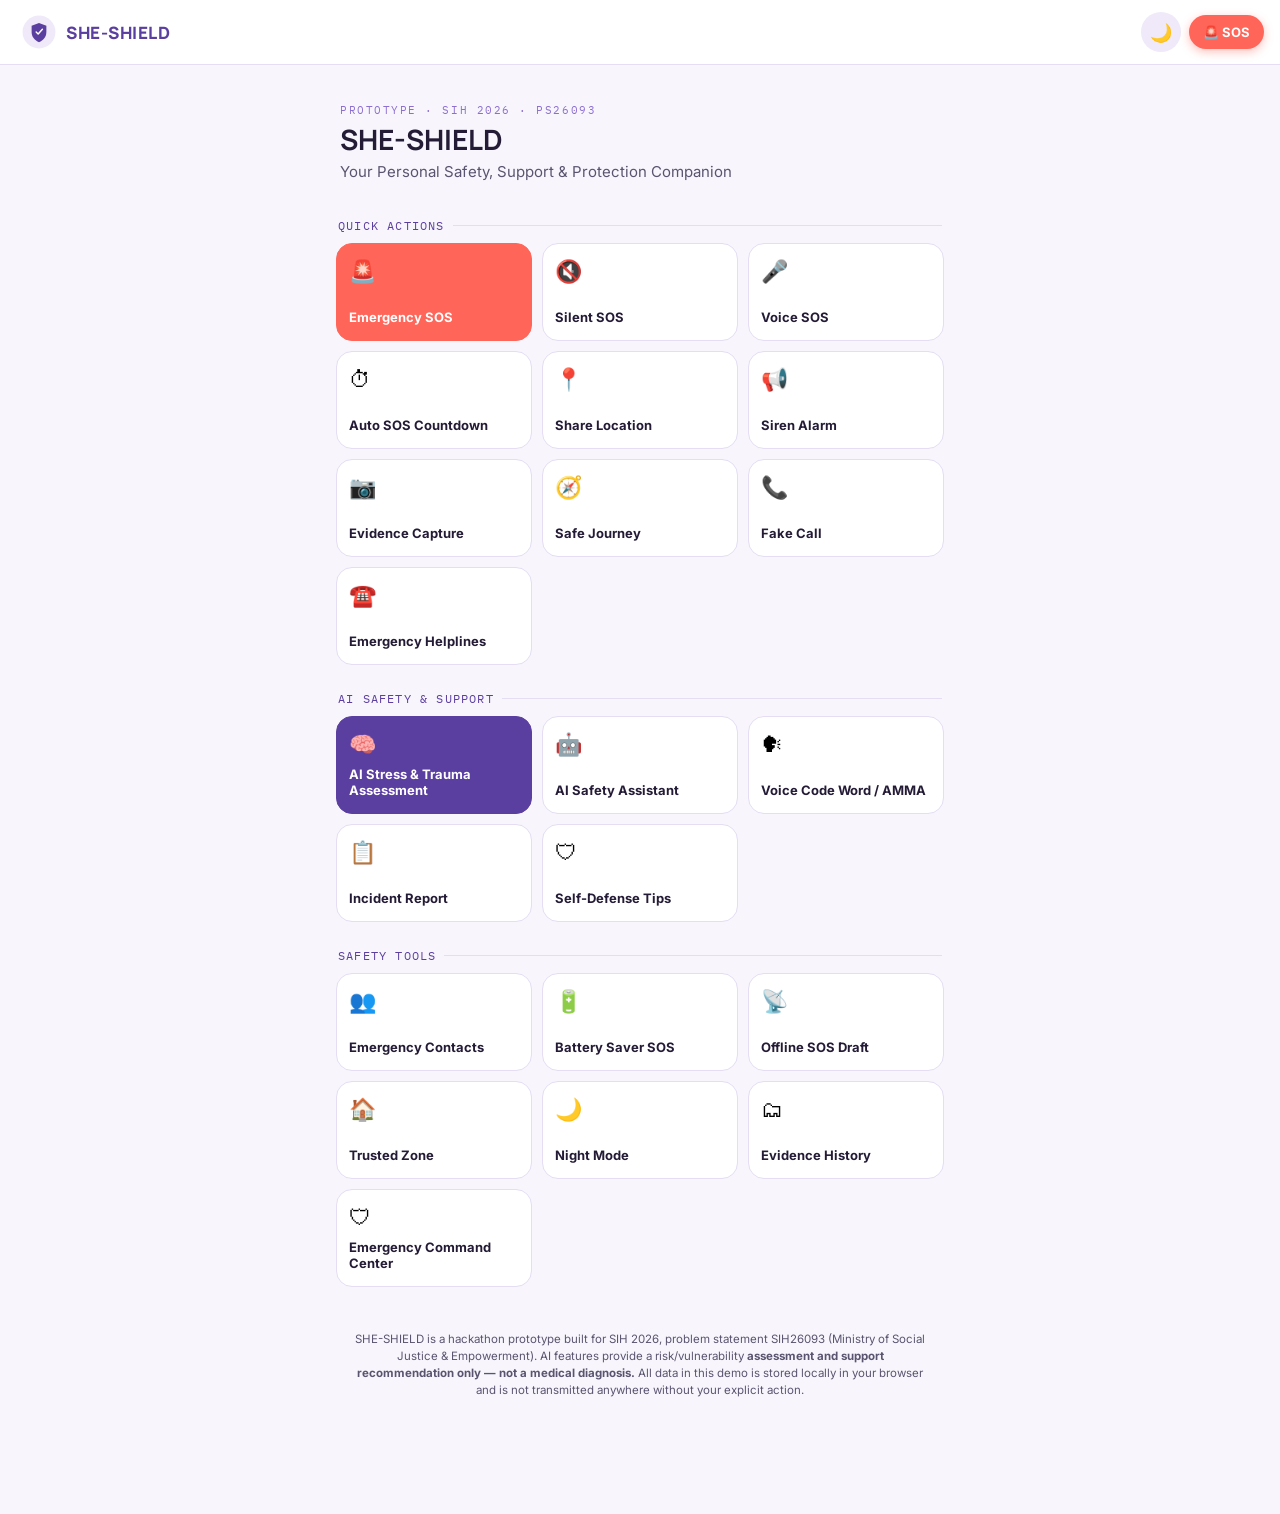
==== index.html @ 1818873a "Rename SHE SHEILD HTML CODE.html to index.html" ====
<!DOCTYPE html>
<html lang="en">
<head>
<meta charset="UTF-8">
<meta name="viewport" content="width=device-width, initial-scale=1.0, viewport-fit=cover">
<title>SHE-SHIELD — Your Personal Safety, Support &amp; Protection Companion</title>
<link rel="preconnect" href="https://fonts.googleapis.com">
<link href="https://fonts.googleapis.com/css2?family=Manrope:wght@500;700;800&family=Inter:wght@400;500;600&family=IBM+Plex+Mono:wght@500;600&display=swap" rel="stylesheet">
<style>
/* ===================== TOKENS ===================== */
:root{
  --lav-50:#F8F6FC;
  --lav-100:#EFE9F9;
  --lav-200:#E0D5F3;
  --lav-500:#8B6FD1;
  --lav-700:#5B3FA0;
  --lav-900:#2D2148;
  --coral:#FF6659;
  --coral-dark:#E14C3F;
  --ink:#241B36;
  --ink-soft:#5B5470;
  --white:#FFFFFF;
  --success:#3FA796;
  --success-bg:#E4F5F2;
  --warn:#D98C2B;
  --warn-bg:#FBF0DE;
  --danger-bg:#FDEAE8;
  --critical:#C43D31;
  --line:#E4DDF3;
  --radius:16px;
  --radius-sm:10px;
  --font-display:'Manrope',sans-serif;
  --font-body:'Inter',sans-serif;
  --font-mono:'IBM Plex Mono',monospace;
  --shadow:0 4px 20px rgba(91,63,160,0.10);
  --transition:.2s ease;
}
.dark{
  --lav-50:#1C1630;
  --lav-100:#241D3B;
  --lav-200:#332A54;
  --lav-500:#9C82E0;
  --lav-700:#B39EEF;
  --white:#241D3B;
  --ink:#F2EEFA;
  --ink-soft:#B8AFD4;
  --line:#3A3159;
  --success-bg:#153732;
  --warn-bg:#3A2E12;
  --danger-bg:#3A1917;
  --shadow:0 4px 20px rgba(0,0,0,0.35);
}
*{box-sizing:border-box;}
html,body{margin:0;padding:0;}
body{
  font-family:var(--font-body);
  background:var(--lav-50);
  color:var(--ink);
  min-height:100vh;
  -webkit-font-smoothing:antialiased;
  transition:background var(--transition), color var(--transition);
}
h1,h2,h3,h4{font-family:var(--font-display);margin:0;color:var(--ink);}
p{margin:0;line-height:1.5;}
button{font-family:var(--font-body);cursor:pointer;border:none;}
input,textarea,select{font-family:var(--font-body);}
.mono{font-family:var(--font-mono);}
a{color:inherit;}
::selection{background:var(--lav-200);}
:focus-visible{outline:2px solid var(--lav-700);outline-offset:2px;}

@media (prefers-reduced-motion: reduce){
  *{animation-duration:.001ms !important; transition-duration:.001ms !important;}
}
.low-power *{animation:none !important; transition:none !important;}

/* ===================== SPLASH ===================== */
#splash{
  position:fixed;inset:0;z-index:999;background:var(--lav-700);
  display:flex;align-items:center;justify-content:center;flex-direction:column;gap:18px;
  animation:splashOut .6s ease 2.1s forwards;
}
#splash .emblem{
  width:110px;height:110px;
  animation:splashIn .7s cubic-bezier(.2,.9,.3,1.2) forwards;
  opacity:0;
}
#splash .brand{
  font-family:var(--font-display);color:#fff;font-weight:800;letter-spacing:.06em;font-size:20px;
  opacity:0;animation:fadeUp .5s ease .35s forwards;
}
@keyframes splashIn{
  0%{opacity:0; transform:translateY(14px) scale(.85);}
  60%{opacity:1; transform:translateY(-4px) scale(1.03);}
  100%{opacity:1; transform:translateY(0) scale(1);}
}
@keyframes fadeUp{ from{opacity:0; transform:translateY(8px);} to{opacity:1; transform:translateY(0);} }
@keyframes splashOut{ from{opacity:1;} to{opacity:0; visibility:hidden; pointer-events:none;} }

/* ===================== SHIELD LOGO (inline, standing in for uploaded asset) ===================== */
.ss-logo{display:block;}

/* ===================== HEADER ===================== */
header.topbar{
  position:sticky;top:0;z-index:50;
  display:flex;align-items:center;justify-content:space-between;
  padding:12px 16px;background:var(--white);
  border-bottom:1px solid var(--line);
  gap:10px;
}
.brandmark{display:flex;align-items:center;gap:10px;cursor:pointer;background:none;}
.brandmark .ss-logo{width:34px;height:34px;}
.brandmark span{font-family:var(--font-display);font-weight:800;font-size:17px;letter-spacing:.03em;color:var(--lav-700);}
.top-actions{display:flex;align-items:center;gap:8px;}
.icon-btn{
  width:40px;height:40px;border-radius:50%;background:var(--lav-100);
  display:flex;align-items:center;justify-content:center;font-size:18px;color:var(--lav-700);
  transition:transform var(--transition), background var(--transition);
}
.icon-btn:active{transform:scale(.92);}
.sos-pill{
  display:flex;align-items:center;gap:6px;background:var(--coral);color:#fff;
  border-radius:999px;padding:9px 14px;font-weight:700;font-size:13px;
  box-shadow:0 3px 10px rgba(255,102,89,.4);
  animation:pulseGlow 2.4s ease-in-out infinite;
}
.sos-pill:active{transform:scale(.95);}
@keyframes pulseGlow{
  0%,100%{box-shadow:0 3px 10px rgba(255,102,89,.4);}
  50%{box-shadow:0 3px 22px rgba(255,102,89,.7);}
}

/* ===================== LAYOUT ===================== */
main{max-width:640px;margin:0 auto;padding:20px 16px 100px;}
.hero{padding:18px 4px 8px;}
.hero .eyebrow{
  font-family:var(--font-mono);font-size:11px;letter-spacing:.14em;text-transform:uppercase;
  color:var(--lav-500);margin-bottom:6px;display:block;
}
.hero h1{font-size:28px;line-height:1.15;}
.hero p.tagline{color:var(--ink-soft);margin-top:6px;font-size:15px;}

.section-label{
  font-family:var(--font-mono);font-size:12px;letter-spacing:.1em;text-transform:uppercase;
  color:var(--lav-700);margin:26px 2px 10px;display:flex;align-items:center;gap:8px;
}
.section-label::after{content:"";flex:1;height:1px;background:var(--line);}

.grid{display:grid;grid-template-columns:repeat(2,1fr);gap:10px;}
@media(min-width:480px){.grid{grid-template-columns:repeat(3,1fr);}}
.card{
  background:var(--white);border:1px solid var(--line);border-radius:var(--radius);
  padding:14px 12px;display:flex;flex-direction:column;gap:8px;align-items:flex-start;
  text-align:left;transition:transform var(--transition), box-shadow var(--transition);
  min-height:98px; justify-content:space-between;
}
.card:active{transform:scale(.97);}
.card:hover{box-shadow:var(--shadow);}
.card .emoji{font-size:22px;}
.card .label{font-weight:700;font-size:13px;line-height:1.25;color:var(--ink);}
.card.emergency{background:var(--coral);border-color:var(--coral);}
.card.emergency .label{color:#fff;}
.card.priority{background:var(--lav-700);border-color:var(--lav-700);}
.card.priority .label{color:#fff;}

/* ===================== SCREENS ===================== */
.screen{display:none;}
.screen.active{display:block;animation:fadeUp .25s ease;}
.screen-header{display:flex;align-items:center;gap:10px;margin-bottom:18px;}
.back-btn{
  width:38px;height:38px;border-radius:50%;background:var(--lav-100);color:var(--lav-700);
  display:flex;align-items:center;justify-content:center;font-size:18px;flex-shrink:0;
}
.screen-header h2{font-size:20px;}
.screen-header .sub{color:var(--ink-soft);font-size:13px;margin-top:2px;}

.card-panel{
  background:var(--white);border:1px solid var(--line);border-radius:var(--radius);
  padding:18px;margin-bottom:14px;
}
.btn{
  border-radius:999px;padding:13px 20px;font-weight:700;font-size:14px;
  display:inline-flex;align-items:center;justify-content:center;gap:8px;
  transition:transform var(--transition);
}
.btn:active{transform:scale(.96);}
.btn-primary{background:var(--lav-700);color:#fff;width:100%;}
.btn-coral{background:var(--coral);color:#fff;width:100%;}
.btn-coral:hover{background:var(--coral-dark);}
.btn-outline{background:transparent;color:var(--lav-700);border:1.5px solid var(--lav-700);width:100%;}
.btn-ghost{background:var(--lav-100);color:var(--lav-700);width:100%;}
.btn-sm{padding:9px 14px;font-size:13px;width:auto;}
.btn-row{display:flex;gap:10px;margin-top:10px;}
.btn-row .btn{flex:1;}
.btn:disabled{opacity:.45;pointer-events:none;}

.field{margin-bottom:14px;}
.field label{display:block;font-size:12.5px;font-weight:600;color:var(--ink-soft);margin-bottom:6px;}
.field input[type=text],.field input[type=tel],.field input[type=date],.field input[type=time],
.field input[type=number],.field select,.field textarea{
  width:100%;padding:11px 13px;border:1.5px solid var(--line);border-radius:var(--radius-sm);
  background:var(--lav-50);color:var(--ink);font-size:14px;
}
.field textarea{min-height:90px;resize:vertical;}
.chip-row{display:flex;flex-wrap:wrap;gap:8px;}
.chip{
  padding:8px 14px;border-radius:999px;background:var(--lav-100);color:var(--lav-700);
  font-size:13px;font-weight:600;border:1.5px solid transparent;
}
.chip.active{background:var(--lav-700);color:#fff;}

.status-line{display:flex;align-items:center;justify-content:space-between;padding:11px 0;border-bottom:1px solid var(--line);}
.status-line:last-child{border-bottom:none;}
.status-line .left{display:flex;align-items:center;gap:10px;font-size:14px;}
.badge{font-size:11px;font-weight:700;padding:4px 9px;border-radius:999px;font-family:var(--font-mono);}
.badge.ok{background:var(--success-bg);color:var(--success);}
.badge.warn{background:var(--warn-bg);color:var(--warn);}
.badge.off{background:var(--danger-bg);color:var(--critical);}

.notice{
  border-radius:var(--radius-sm);padding:12px 14px;font-size:13px;line-height:1.5;margin-bottom:14px;
}
.notice.info{background:var(--lav-100);color:var(--lav-700);}
.notice.warn{background:var(--warn-bg);color:var(--warn);}
.notice.danger{background:var(--danger-bg);color:var(--critical);}
.notice.ok{background:var(--success-bg);color:var(--success);}

.big-countdown{
  font-family:var(--font-mono);font-size:88px;text-align:center;font-weight:600;color:var(--coral);
  margin:14px 0;line-height:1;
}
.list-item{
  display:flex;align-items:center;justify-content:space-between;gap:10px;
  padding:13px 0;border-bottom:1px solid var(--line);
}
.list-item:last-child{border-bottom:none;}
.list-item .meta{font-size:12px;color:var(--ink-soft);margin-top:2px;}
.icon-action{background:none;color:var(--ink-soft);font-size:16px;padding:6px;}
.icon-action.danger{color:var(--critical);}

.gallery{display:grid;grid-template-columns:repeat(3,1fr);gap:8px;}
.gallery .thumb{position:relative;border-radius:var(--radius-sm);overflow:hidden;background:var(--lav-100);aspect-ratio:1;}
.gallery .thumb img{width:100%;height:100%;object-fit:cover;display:block;}
.gallery .thumb .del{position:absolute;top:4px;right:4px;background:rgba(36,27,54,.65);color:#fff;border-radius:50%;width:22px;height:22px;font-size:12px;}

video#camPreview{width:100%;border-radius:var(--radius-sm);background:#000;max-height:340px;object-fit:cover;}
canvas{display:none;}

.svi-ring-wrap{display:flex;flex-direction:column;align-items:center;gap:10px;margin:8px 0 16px;}
.svi-score{font-family:var(--font-mono);font-size:46px;font-weight:600;}
.risk-tag{font-family:var(--font-mono);font-size:13px;letter-spacing:.08em;padding:6px 16px;border-radius:999px;font-weight:700;}
.risk-tag.LOW{background:var(--success-bg);color:var(--success);}
.risk-tag.MODERATE{background:var(--warn-bg);color:var(--warn);}
.risk-tag.HIGH{background:#FCE3D9;color:#C25A2A;}
.risk-tag.CRITICAL{background:var(--danger-bg);color:var(--critical);}

.chat-wrap{display:flex;flex-direction:column;gap:10px;max-height:52vh;overflow-y:auto;margin-bottom:12px;padding:4px;}
.msg{max-width:82%;padding:10px 13px;border-radius:14px;font-size:13.5px;line-height:1.45;}
.msg.bot{background:var(--lav-100);color:var(--ink);align-self:flex-start;border-bottom-left-radius:4px;}
.msg.user{background:var(--lav-700);color:#fff;align-self:flex-end;border-bottom-right-radius:4px;}
.chat-input-row{display:flex;gap:8px;}
.chat-input-row input{flex:1;}

.call-screen{
  position:fixed;inset:0;background:var(--lav-900);z-index:900;color:#fff;
  display:flex;flex-direction:column;align-items:center;justify-content:space-between;padding:60px 24px;
}
.call-screen .avatar{width:104px;height:104px;border-radius:50%;background:var(--lav-500);display:flex;align-items:center;justify-content:center;font-size:42px;font-weight:700;font-family:var(--font-display);}
.call-buttons{display:flex;gap:60px;}
.call-btn{width:64px;height:64px;border-radius:50%;font-size:24px;color:#fff;display:flex;align-items:center;justify-content:center;}
.call-btn.accept{background:var(--success);}
.call-btn.decline{background:var(--coral);}

.tips-block{margin-bottom:16px;}
.tips-block h4{font-size:14.5px;margin-bottom:6px;color:var(--lav-700);}
.tips-block ul{margin:0;padding-left:18px;font-size:13.5px;line-height:1.65;color:var(--ink);}

.emergency-banner{
  position:fixed;left:0;right:0;bottom:0;z-index:80;background:var(--coral);color:#fff;
  padding:12px 16px;display:flex;align-items:center;justify-content:space-between;gap:12px;
  box-shadow:0 -6px 18px rgba(0,0,0,.15);
}
.emergency-banner .txt{font-weight:700;font-size:13px;}
.emergency-banner button{background:rgba(255,255,255,.2);color:#fff;border-radius:999px;padding:8px 14px;font-size:12.5px;font-weight:700;}

.lang-select{padding:8px 10px;border-radius:var(--radius-sm);border:1.5px solid var(--line);background:var(--white);color:var(--ink);font-size:13px;}

.consent-box{text-align:center;padding:30px 10px 10px;}
.consent-box .glyph{font-size:44px;margin-bottom:14px;}

footer.disclaimer{margin-top:30px;padding:14px;font-size:11.5px;color:var(--ink-soft);text-align:center;line-height:1.5;}
</style>
</head>
<body>

<!-- ===================== SPLASH ===================== -->
<div id="splash">
  <svg class="emblem" viewBox="0 0 120 120" fill="none" xmlns="http://www.w3.org/2000/svg">
    <circle cx="60" cy="60" r="58" fill="#ffffff" fill-opacity="0.08"/>
    <circle cx="60" cy="60" r="46" fill="#ffffff"/>
    <path d="M60 28 L86 38 V60 C86 78 75 90 60 96 C45 90 34 78 34 60 V38 Z" fill="#5B3FA0"/>
    <path d="M50 60 L57 67 L72 50" stroke="#ffffff" stroke-width="5" stroke-linecap="round" stroke-linejoin="round" fill="none"/>
  </svg>
  <div class="brand">SHE-SHIELD</div>
</div>

<!-- ===================== HEADER ===================== -->
<header class="topbar">
  <button class="brandmark" onclick="Router.go('home')" aria-label="Home">
    <svg class="ss-logo" viewBox="0 0 120 120" fill="none" xmlns="http://www.w3.org/2000/svg">
      <circle cx="60" cy="60" r="58" fill="var(--lav-100)"/>
      <path d="M60 28 L86 38 V60 C86 78 75 90 60 96 C45 90 34 78 34 60 V38 Z" fill="var(--lav-700)"/>
      <path d="M50 60 L57 67 L72 50" stroke="#ffffff" stroke-width="5" stroke-linecap="round" stroke-linejoin="round" fill="none"/>
    </svg>
    <span>SHE-SHIELD</span>
  </button>
  <div class="top-actions">
    <button class="icon-btn" id="nightToggle" onclick="App.toggleNight()" aria-label="Toggle night mode">🌙</button>
    <button class="sos-pill" onclick="Router.go('sos')">🚨 SOS</button>
  </div>
</header>

<main id="app-main">

  <!-- ===================== HOME ===================== -->
  <section class="screen active" id="screen-home">
    <div class="hero">
      <span class="eyebrow mono">Prototype · SIH 2026 · PS26093</span>
      <h1>SHE-SHIELD</h1>
      <p class="tagline">Your Personal Safety, Support &amp; Protection Companion</p>
    </div>

    <div class="section-label">Quick Actions</div>
    <div class="grid" id="grid-emergency"></div>

    <div class="section-label">AI Safety &amp; Support</div>
    <div class="grid" id="grid-ai"></div>

    <div class="section-label">Safety Tools</div>
    <div class="grid" id="grid-tools"></div>

    <footer class="disclaimer">
      SHE-SHIELD is a hackathon prototype built for SIH 2026, problem statement SIH26093 (Ministry of Social Justice &amp; Empowerment). AI features provide a risk/vulnerability <strong>assessment and support recommendation only — not a medical diagnosis.</strong> All data in this demo is stored locally in your browser and is not transmitted anywhere without your explicit action.
    </footer>
  </section>

  <!-- ===================== EMERGENCY SOS ===================== -->
  <section class="screen" id="screen-sos">
    <div class="screen-header">
      <button class="back-btn" onclick="Router.go('home')">←</button>
      <div><h2>🚨 Emergency SOS</h2><div class="sub">Full emergency workflow with location &amp; contacts</div></div>
    </div>
    <div id="sos-idle">
      <div class="notice info">Pressing Activate will attempt to get your location and prepare an emergency message you can instantly share via WhatsApp, SMS, call, or the share sheet.</div>
      <button class="btn btn-coral" onclick="SOS.activate('EMERGENCY')">Activate Emergency SOS</button>
    </div>
    <div id="sos-active" style="display:none;"></div>
  </section>

  <!-- ===================== SILENT SOS ===================== -->
  <section class="screen" id="screen-silent">
    <div class="screen-header">
      <button class="back-btn" onclick="Router.go('home')">←</button>
      <div><h2>🔇 Silent SOS</h2><div class="sub">Same emergency workflow, no sound, discreet UI</div></div>
    </div>
    <div id="silent-idle">
      <div class="notice info">This activates the same emergency workflow without any siren or audible alert. Screen stays understated.</div>
      <button class="btn btn-ghost" style="background:var(--lav-700);color:#fff;" onclick="SOS.activate('SILENT')">Activate Silently</button>
    </div>
    <div id="silent-active" style="display:none;"></div>
  </section>

  <!-- ===================== VOICE SOS / CODE WORD ===================== -->
  <section class="screen" id="screen-voice">
    <div class="screen-header">
      <button class="back-btn" onclick="Router.go('home')">←</button>
      <div><h2>🎤 Voice SOS &amp; Code Word</h2><div class="sub">Say your code word to trigger SOS hands-free</div></div>
    </div>
    <div class="card-panel">
      <div class="field">
        <label>Active emergency code word</label>
        <input type="text" id="codewordInput" placeholder="e.g. AMMA">
      </div>
      <button class="btn btn-outline" onclick="Voice.saveCodeword()">Save Code Word</button>
      <p style="margin-top:10px;font-size:12.5px;color:var(--ink-soft);">Default phrase is always <strong>"HELP ME"</strong>. Your custom word is currently: <strong id="codewordDisplay" class="mono">—</strong></p>
    </div>
    <div class="card-panel" id="voice-status-panel">
      <div id="voice-support-msg" class="notice info">Checking speech recognition support…</div>
      <button class="btn btn-primary" id="voiceStartBtn" onclick="Voice.start()">Start Listening</button>
      <button class="btn btn-outline" id="voiceStopBtn" style="display:none;margin-top:10px;" onclick="Voice.stop()">Stop Listening</button>
      <div id="voice-transcript" class="notice" style="display:none;margin-top:10px;"></div>
    </div>
  </section>

  <!-- ===================== AUTO SOS COUNTDOWN ===================== -->
  <section class="screen" id="screen-countdown">
    <div class="screen-header">
      <button class="back-btn" onclick="Router.go('home')">←</button>
      <div><h2>⏱ Auto SOS Countdown</h2><div class="sub">SOS triggers automatically unless cancelled</div></div>
    </div>
    <div id="countdown-setup">
      <div class="chip-row" id="countdown-chips">
        <button class="chip active" data-sec="5" onclick="Countdown.select(5,this)">5s</button>
        <button class="chip" data-sec="10" onclick="Countdown.select(10,this)">10s</button>
        <button class="chip" data-sec="15" onclick="Countdown.select(15,this)">15s</button>
        <button class="chip" data-sec="30" onclick="Countdown.select(30,this)">30s</button>
      </div>
      <button class="btn btn-coral" style="margin-top:18px;" onclick="Countdown.start()">Start Countdown</button>
    </div>
    <div id="countdown-running" style="display:none;text-align:center;">
      <p class="mono" style="color:var(--ink-soft);letter-spacing:.1em;">SOS ACTIVATES IN</p>
      <div class="big-countdown" id="countdown-number">10</div>
      <button class="btn btn-outline" style="border-color:var(--coral);color:var(--coral);" onclick="Countdown.cancel()">CANCEL SOS</button>
    </div>
    <div id="countdown-fired" style="display:none;"></div>
  </section>

  <!-- ===================== SHARE LOCATION ===================== -->
  <section class="screen" id="screen-location">
    <div class="screen-header">
      <button class="back-btn" onclick="Router.go('home')">←</button>
      <div><h2>📍 Share Location</h2><div class="sub">Uses your device's real GPS via the browser</div></div>
    </div>
    <div class="card-panel">
      <button class="btn btn-primary" onclick="Loc.fetch()">Get Current Location</button>
      <div id="loc-result" style="margin-top:14px;"></div>
    </div>
  </section>

  <!-- ===================== SIREN ===================== -->
  <section class="screen" id="screen-siren">
    <div class="screen-header">
      <button class="back-btn" onclick="Router.go('home')">←</button>
      <div><h2>🚨 Siren Alarm</h2><div class="sub">Loud audio alert to attract attention</div></div>
    </div>
    <div class="card-panel" style="text-align:center;">
      <button class="btn btn-coral" id="sirenOnBtn" onclick="Siren.start()">Activate Siren</button>
      <button class="btn btn-outline" id="sirenOffBtn" style="display:none;margin-top:10px;" onclick="Siren.stop()">Stop Siren</button>
    </div>
  </section>

  <!-- ===================== CAMERA / EVIDENCE CAPTURE ===================== -->
  <section class="screen" id="screen-camera">
    <div class="screen-header">
      <button class="back-btn" onclick="Router.go('home')">←</button>
      <div><h2>📷 Evidence Capture</h2><div class="sub">Photo evidence saved privately in this browser</div></div>
    </div>
    <div class="card-panel">
      <div id="cam-area">
        <video id="camPreview" autoplay playsinline muted style="display:none;"></video>
        <canvas id="camCanvas"></canvas>
        <div id="cam-placeholder" class="notice info">Camera preview will appear here once access is granted.</div>
        <div class="btn-row">
          <button class="btn btn-primary" onclick="Cam.open()">Open Camera</button>
          <button class="btn btn-outline" onclick="Cam.flip()">Flip Camera</button>
        </div>
        <button class="btn btn-coral" id="captureBtn" style="display:none;margin-top:10px;" onclick="Cam.capture()">Capture Evidence</button>
        <label class="btn btn-ghost" style="margin-top:10px;display:block;text-align:center;">
          Upload Existing File Instead
          <input type="file" accept="image/*" style="display:none;" onchange="Cam.upload(event)">
        </label>
      </div>
    </div>
  </section>

  <!-- ===================== EVIDENCE HISTORY ===================== -->
  <section class="screen" id="screen-evidence">
    <div class="screen-header">
      <button class="back-btn" onclick="Router.go('home')">←</button>
      <div><h2>🗂 Evidence History</h2><div class="sub">Stored locally on this device only</div></div>
    </div>
    <div class="gallery" id="evidence-gallery"></div>
    <p id="evidence-empty" class="notice info" style="display:none;">No evidence captured yet.</p>
  </section>

  <!-- ===================== SAFE JOURNEY ===================== -->
  <section class="screen" id="screen-journey">
    <div class="screen-header">
      <button class="back-btn" onclick="Router.go('home')">←</button>
      <div><h2>🧭 Safe Journey</h2><div class="sub">Share your journey with trusted contacts</div></div>
    </div>
    <div id="journey-setup" class="card-panel">
      <div class="field"><label>Destination</label><input type="text" id="jDest" placeholder="e.g. Home"></div>
      <div class="field"><label>Expected duration (minutes)</label><input type="number" id="jDuration" placeholder="30"></div>
      <div class="notice info">Location updates only while this tab stays open — browsers block background tracking after a page is closed.</div>
      <button class="btn btn-primary" onclick="Journey.start()">Start Journey</button>
    </div>
    <div id="journey-active" style="display:none;"></div>
  </section>

  <!-- ===================== FAKE CALL ===================== -->
  <section class="screen" id="screen-fakecall">
    <div class="screen-header">
      <button class="back-btn" onclick="Router.go('home')">←</button>
      <div><h2>📞 Fake Call</h2><div class="sub">Simulated incoming call, useful to exit a situation</div></div>
    </div>
    <div class="card-panel">
      <div class="field"><label>Caller name</label><input type="text" id="fakeCallerName" value="Mom"></div>
      <div class="field"><label>Ring after (seconds)</label><input type="number" id="fakeCallDelay" value="3"></div>
      <button class="btn btn-primary" onclick="FakeCall.schedule()">Start Simulated Call</button>
      <p style="margin-top:10px;font-size:12px;color:var(--ink-soft);">This is a UI simulation only — no real call is placed.</p>
    </div>
  </section>

  <!-- ===================== HELPLINES ===================== -->
  <section class="screen" id="screen-helplines">
    <div class="screen-header">
      <button class="back-btn" onclick="Router.go('home')">←</button>
      <div><h2>☎️ Emergency Helplines</h2><div class="sub">Configurable — insert verified official numbers</div></div>
    </div>
    <div class="card-panel" id="helplines-list"></div>
  </section>

  <!-- ===================== AI STRESS & TRAUMA ASSESSMENT ===================== -->
  <section class="screen" id="screen-assess">
    <div class="screen-header">
      <button class="back-btn" onclick="Router.go('home')">←</button>
      <div><h2>🧠 AI Stress &amp; Trauma Assessment</h2><div class="sub">Prototype AI Assessment · PS26093</div></div>
    </div>

    <div id="assess-consent" class="card-panel consent-box">
      <div class="glyph">🔒</div>
      <h3 style="margin-bottom:10px;">Your privacy matters</h3>
      <p style="color:var(--ink-soft);font-size:14px;">This assessment is designed to identify stress and vulnerability indicators and provide support recommendations. <strong>It is not a medical diagnosis.</strong> Your responses stay in this browser and are never sent anywhere without your action.</p>
      <div class="btn-row" style="margin-top:20px;">
        <button class="btn btn-outline" onclick="Router.go('home')">Cancel</button>
        <button class="btn btn-primary" onclick="Assess.consent()">I Consent &amp; Continue</button>
      </div>
    </div>

    <div id="assess-mode" style="display:none;">
      <div class="btn-row">
        <button class="btn btn-primary" onclick="Assess.startText()">A. Text Assessment</button>
        <button class="btn btn-outline" onclick="Assess.startVoice()">B. Voice Assessment</button>
      </div>
    </div>

    <div id="assess-questions" style="display:none;"></div>
    <div id="assess-voice-panel" style="display:none;"></div>
    <div id="assess-result" style="display:none;"></div>
  </section>

  <!-- ===================== AI SAFETY ASSISTANT ===================== -->
  <section class="screen" id="screen-assistant">
    <div class="screen-header">
      <button class="back-btn" onclick="Router.go('home')">←</button>
      <div><h2>🤖 AI Safety Assistant</h2><div class="sub">Rule-based prototype assistant</div></div>
    </div>
    <div class="card-panel">
      <div class="chat-wrap" id="chatWrap"></div>
      <div class="chat-input-row">
        <input type="text" id="chatInput" placeholder="Ask about your safety…" onkeydown="if(event.key==='Enter')Assistant.send();">
        <button class="btn btn-primary btn-sm" onclick="Assistant.send()">Send</button>
      </div>
      <button class="btn btn-coral" style="margin-top:10px;" onclick="Router.go('sos')">🚨 Emergency SOS Shortcut</button>
    </div>
  </section>

  <!-- ===================== SELF DEFENSE TIPS ===================== -->
  <section class="screen" id="screen-tips">
    <div class="screen-header">
      <button class="back-btn" onclick="Router.go('home')">←</button>
      <div><h2>🛡 Self-Defense Tips</h2></div>
    </div>
    <div class="card-panel" id="tips-content"></div>
  </section>

  <!-- ===================== INCIDENT REPORT ===================== -->
  <section class="screen" id="screen-incident">
    <div class="screen-header">
      <button class="back-btn" onclick="Router.go('home')">←</button>
      <div><h2>📋 Incident Report</h2><div class="sub">Saved locally in this prototype</div></div>
    </div>
    <div class="card-panel">
      <div class="field"><label>Date</label><input type="date" id="incDate"></div>
      <div class="field"><label>Time</label><input type="time" id="incTime"></div>
      <div class="field"><label>Location</label><input type="text" id="incLocation" placeholder="Where did this happen?"></div>
      <div class="field"><label>Category</label>
        <select id="incCategory">
          <option>Harassment</option><option>Stalking</option><option>Threat / Intimidation</option>
          <option>Assault</option><option>Cyber Harassment</option><option>Other</option>
        </select>
      </div>
      <div class="field"><label>Description</label><textarea id="incDesc" placeholder="Describe what happened…"></textarea></div>
      <div class="field"><label>Additional notes</label><textarea id="incNotes"></textarea></div>
      <button class="btn btn-primary" onclick="Incident.save()">Save Report</button>
      <div id="incident-success" class="notice ok" style="display:none;margin-top:12px;">Report saved successfully.</div>
    </div>
    <div class="card-panel" id="incident-list"></div>
  </section>

  <!-- ===================== EMERGENCY CONTACTS ===================== -->
  <section class="screen" id="screen-contacts">
    <div class="screen-header">
      <button class="back-btn" onclick="Router.go('home')">←</button>
      <div><h2>👥 Emergency Contacts</h2><div class="sub">Stored locally, not equivalent to secure cloud backup</div></div>
    </div>
    <div class="card-panel">
      <div class="field"><label>Name</label><input type="text" id="cName"></div>
      <div class="field"><label>Phone number</label><input type="tel" id="cPhone"></div>
      <div class="field"><label>Relationship</label><input type="text" id="cRel" placeholder="e.g. Sister"></div>
      <label style="display:flex;align-items:center;gap:8px;font-size:13px;margin-bottom:12px;">
        <input type="checkbox" id="cTrusted"> Mark as trusted contact
      </label>
      <button class="btn btn-primary" onclick="Contacts.add()">Add Contact</button>
    </div>
    <div class="card-panel" id="contacts-list"></div>
  </section>

  <!-- ===================== BATTERY SAVER ===================== -->
  <section class="screen" id="screen-battery">
    <div class="screen-header">
      <button class="back-btn" onclick="Router.go('home')">←</button>
      <div><h2>🔋 Battery Saver SOS</h2><div class="sub">Low Power Safety Mode — reduces UI activity, prioritizes SOS</div></div>
    </div>
    <div class="card-panel">
      <div class="notice info">Browsers cannot change your phone's actual battery settings. This toggles a lightweight app mode that trims animation and prioritizes SOS + location.</div>
      <div id="battery-status" class="mono" style="margin-bottom:14px;"></div>
      <button class="btn btn-primary" id="lowPowerBtn" onclick="Battery.toggle()">Enable Low Power Safety Mode</button>
    </div>
  </section>

  <!-- ===================== OFFLINE SOS DRAFT ===================== -->
  <section class="screen" id="screen-offline">
    <div class="screen-header">
      <button class="back-btn" onclick="Router.go('home')">←</button>
      <div><h2>📡 Offline SOS Draft</h2><div class="sub">Prepare an emergency message to send once you're back online</div></div>
    </div>
    <div class="card-panel">
      <div id="offline-net-status" class="notice"></div>
      <div class="field"><label>Emergency message</label><textarea id="offlineMsg" placeholder="I need help. My situation is…"></textarea></div>
      <button class="btn btn-primary" onclick="OfflineDraft.save()">Save Draft Locally</button>
    </div>
    <div class="card-panel" id="offline-draft-view"></div>
  </section>

  <!-- ===================== TRUSTED ZONE ===================== -->
  <section class="screen" id="screen-zone">
    <div class="screen-header">
      <button class="back-btn" onclick="Router.go('home')">←</button>
      <div><h2>🏠 Trusted Zone</h2><div class="sub">Define safe places like Home, College or Work</div></div>
    </div>
    <div class="card-panel">
      <div class="field"><label>Zone name</label><input type="text" id="zoneName" placeholder="e.g. Home"></div>
      <div class="field"><label>Radius (meters)</label><input type="number" id="zoneRadius" value="150"></div>
      <button class="btn btn-primary" onclick="Zone.saveCurrent()">Save Current Location as Zone</button>
      <div id="zone-check-result" style="margin-top:12px;"></div>
    </div>
    <div class="card-panel" id="zone-list"></div>
  </section>

  <!-- ===================== NIGHT MODE ===================== -->
  <section class="screen" id="screen-night">
    <div class="screen-header">
      <button class="back-btn" onclick="Router.go('home')">←</button>
      <div><h2>🌙 Night Mode</h2></div>
    </div>
    <div class="card-panel">
      <p style="margin-bottom:14px;font-size:14px;color:var(--ink-soft);">Switch the whole app between Light Mode and Night Mode. Your preference is remembered on this device.</p>
      <button class="btn btn-primary" onclick="App.toggleNight()">Toggle Night Mode</button>
    </div>
  </section>

  <!-- ===================== COMMAND CENTER ===================== -->
  <section class="screen" id="screen-command">
    <div class="screen-header">
      <button class="back-btn" onclick="Router.go('home')">←</button>
      <div><h2>🛡 Emergency Command Center</h2><div class="sub">Live safety dashboard</div></div>
    </div>
    <div class="card-panel" id="command-content"></div>
  </section>

  <!-- ===================== STATUS / PERMISSION CENTER ===================== -->
  <section class="screen" id="screen-status">
    <div class="screen-header">
      <button class="back-btn" onclick="Router.go('home')">←</button>
      <div><h2>Status &amp; Permission Center</h2></div>
    </div>
    <div class="card-panel" id="status-content"></div>
  </section>

</main>

<div id="emergencyBanner" style="display:none;"></div>
<div id="fakeCallOverlay"></div>

<script>
/* =====================================================================
   SHE-SHIELD prototype — vanilla JS, no build step.
   Real browser APIs are used where supported; every feature degrades
   to a clearly-labelled fallback rather than pretending to work.
   All persistence uses localStorage, scoped to this browser only.
===================================================================== */

/* ---------- tiny storage helpers ---------- */
const Store = {
  get(k, fallback){ try{ const v = localStorage.getItem(k); return v? JSON.parse(v): fallback; }catch(e){ return fallback; } },
  set(k, v){ try{ localStorage.setItem(k, JSON.stringify(v)); }catch(e){ console.warn('storage failed', e); } }
};

/* ---------- Router ---------- */
const Router = {
  go(id){
    document.querySelectorAll('.screen').forEach(s=>s.classList.remove('active'));
    const el = document.getElementById('screen-'+id);
    if(el){ el.classList.add('active'); window.scrollTo({top:0,behavior:'smooth'}); }
    if(id==='helplines') Helplines.render();
    if(id==='evidence') Evidence.render();
    if(id==='contacts') Contacts.render();
    if(id==='incident') Incident.render();
    if(id==='tips') Tips.render();
    if(id==='command') Command.render();
    if(id==='status') Status.render();
    if(id==='zone') Zone.render();
    if(id==='offline') OfflineDraft.render();
    if(id==='battery') Battery.render();
    if(id==='voice') Voice.render();
    if(id==='assistant' && !Assistant.started) Assistant.init();
    if(id==='sos'){ document.getElementById('sos-idle').style.display='block'; document.getElementById('sos-active').style.display='none'; }
    if(id==='silent'){ document.getElementById('silent-idle').style.display='block'; document.getElementById('silent-active').style.display='none'; }
  }
};

/* ---------- App-level (night mode, low power) ---------- */
const App = {
  init(){
    if(Store.get('ss_nightmode', false)){ document.documentElement.classList.add('dark'); document.getElementById('nightToggle').textContent='☀️'; }
    if(Store.get('ss_lowpower', false)){ document.body.classList.add('low-power'); }
    Home.renderGrids();
    setTimeout(()=>{ const s=document.getElementById('splash'); if(s) s.remove(); }, 2800);
    window.addEventListener('online', ()=>OfflineDraft.onNetworkChange(true));
    window.addEventListener('offline', ()=>OfflineDraft.onNetworkChange(false));
  },
  toggleNight(){
    const isDark = document.documentElement.classList.toggle('dark');
    Store.set('ss_nightmode', isDark);
    document.getElementById('nightToggle').textContent = isDark? '☀️' : '🌙';
  }
};

/* ---------- Home grids (exact spec order) ---------- */
const Home = {
  emergency:[
    {id:'sos', icon:'🚨', label:'Emergency SOS', cls:'emergency'},
    {id:'silent', icon:'🔇', label:'Silent SOS'},
    {id:'voice', icon:'🎤', label:'Voice SOS'},
    {id:'countdown', icon:'⏱', label:'Auto SOS Countdown'},
    {id:'location', icon:'📍', label:'Share Location'},
    {id:'siren', icon:'📢', label:'Siren Alarm'},
    {id:'camera', icon:'📷', label:'Evidence Capture'},
    {id:'journey', icon:'🧭', label:'Safe Journey'},
    {id:'fakecall', icon:'📞', label:'Fake Call'},
    {id:'helplines', icon:'☎️', label:'Emergency Helplines'},
  ],
  ai:[
    {id:'assess', icon:'🧠', label:'AI Stress & Trauma Assessment', cls:'priority'},
    {id:'assistant', icon:'🤖', label:'AI Safety Assistant'},
    {id:'voice', icon:'🗣', label:'Voice Code Word / AMMA'},
    {id:'incident', icon:'📋', label:'Incident Report'},
    {id:'tips', icon:'🛡', label:'Self-Defense Tips'},
  ],
  tools:[
    {id:'contacts', icon:'👥', label:'Emergency Contacts'},
    {id:'battery', icon:'🔋', label:'Battery Saver SOS'},
    {id:'offline', icon:'📡', label:'Offline SOS Draft'},
    {id:'zone', icon:'🏠', label:'Trusted Zone'},
    {id:'night', icon:'🌙', label:'Night Mode'},
    {id:'evidence', icon:'🗂', label:'Evidence History'},
    {id:'command', icon:'🛡', label:'Emergency Command Center'},
  ],
  renderGrids(){
    const build = (arr)=> arr.map(c=>`
      <button class="card ${c.cls||''}" onclick="Router.go('${c.id}')">
        <span class="emoji">${c.icon}</span>
        <span class="label">${c.label}</span>
      </button>`).join('');
    document.getElementById('grid-emergency').innerHTML = build(this.emergency);
    document.getElementById('grid-ai').innerHTML = build(this.ai);
    document.getElementById('grid-tools').innerHTML = build(this.tools);
  }
};

/* ---------- Geolocation helper ---------- */
function getLocation(onOk, onErr){
  if(!('geolocation' in navigator)){ onErr && onErr({message:'Geolocation is not supported by this browser.'}); return; }
  navigator.geolocation.getCurrentPosition(
    pos => onOk(pos),
    err => onErr && onErr(err),
    {enableHighAccuracy:true, timeout:10000, maximumAge:0}
  );
}

/* ---------- Share / copy helper ---------- */
async function shareOrCopy(text, title){
  if(navigator.share){
    try{ await navigator.share({title: title||'SHE-SHIELD Emergency', text}); return 'shared'; }
    catch(e){ /* user cancelled or unsupported — fall through to copy */ }
  }
  try{ await navigator.clipboard.writeText(text); return 'copied'; }
  catch(e){ return 'manual'; }
}

/* =====================================================================
   EMERGENCY SOS / SILENT SOS
===================================================================== */
const SOS = {
  activate(mode){
    const wrap = document.getElementById(mode==='SILENT' ? 'silent-active' : 'sos-active');
    document.getElementById(mode==='SILENT' ? 'silent-idle' : 'sos-idle').style.display='none';
    wrap.style.display='block';
    wrap.innerHTML = `<div class="notice ${mode==='SILENT'?'info':'danger'}"><strong>EMERGENCY MODE ACTIVE</strong><br>Getting your location…</div>`;

    getLocation(pos=>{
      const {latitude, longitude, accuracy} = pos.coords;
      const mapLink = `https://maps.google.com/?q=${latitude},${longitude}`;
      const ts = new Date().toLocaleString();
      const message = `EMERGENCY: I need help. My status: emergency activated via SHE-SHIELD.\nLocation: ${mapLink} (±${Math.round(accuracy)}m)\nTime: ${ts}`;
      Command.log('sos', mode);
      this.renderActive(wrap, message, mapLink, ts, mode);
    }, err=>{
      const ts = new Date().toLocaleString();
      const message = `EMERGENCY: I need help. My status: emergency activated via SHE-SHIELD.\nLocation unavailable (${err.message||'permission denied'}).\nTime: ${ts}`;
      Command.log('sos', mode);
      this.renderActive(wrap, message, null, ts, mode, true);
    });
  },
  renderActive(wrap, message, mapLink, ts, mode, locFailed){
    const contacts = Store.get('ss_contacts', []).filter(c=>c.trusted);
    wrap.innerHTML = `
      <div class="notice ${mode==='SILENT'?'info':'danger'}"><strong>EMERGENCY MODE ACTIVE</strong> — ${mode==='SILENT'?'Silent, discreet mode.':'Loud mode.'}</div>
      ${locFailed? `<div class="notice warn">Location could not be retrieved. Message sent without coordinates.</div>` : ''}
      <div class="card-panel">
        <label style="font-size:12px;color:var(--ink-soft);">Prepared emergency message</label>
        <div class="notice info mono" style="white-space:pre-wrap;margin-top:8px;">${message}</div>
        <div class="btn-row">
          <button class="btn btn-primary" onclick='SOS.share(${JSON.stringify(message)})'>Share / Send</button>
          <button class="btn btn-outline" onclick='SOS.copy(${JSON.stringify(message)})'>Copy Message</button>
        </div>
        <div class="btn-row">
          <a class="btn btn-ghost" href="https://wa.me/?text=${encodeURIComponent(message)}" target="_blank" rel="noopener">Open WhatsApp</a>
          <a class="btn btn-ghost" href="sms:?body=${encodeURIComponent(message)}">Open SMS</a>
        </div>
      </div>
      <div class="card-panel">
        <label style="font-size:12px;color:var(--ink-soft);">Trusted contacts</label>
        ${contacts.length? contacts.map(c=>`
          <div class="list-item">
            <div><strong>${c.name}</strong><div class="meta">${c.relationship||''}</div></div>
            <a class="btn btn-sm btn-ghost" href="tel:${c.phone}">Call</a>
          </div>`).join('') : `<p class="notice info" style="margin-top:8px;">No trusted contacts saved yet. Add some in Emergency Contacts.</p>`}
      </div>
      ${mode!=='SILENT' ? `<button class="btn btn-outline" onclick="Router.go('siren')">Also activate Siren Alarm</button>` : ''}
    `;
  },
  async share(message){ const r = await shareOrCopy(message,'SHE-SHIELD Emergency'); if(r==='copied') alert('Sharing isn\'t available — message copied to clipboard instead.'); if(r==='manual') alert('Please copy the message manually to share it.'); },
  async copy(message){ const r = await shareOrCopy(message); alert(r==='shared'?'Shared.':'Message copied to clipboard.'); }
};

/* =====================================================================
   VOICE SOS + CODE WORD
===================================================================== */
const Voice = {
  recognition:null, listening:false,
  render(){
    const cw = Store.get('ss_codeword','AMMA');
    document.getElementById('codewordInput').value='';
    document.getElementById('codewordDisplay').textContent = cw;
    const SR = window.SpeechRecognition || window.webkitSpeechRecognition;
    const msg = document.getElementById('voice-support-msg');
    if(!SR){
      msg.className='notice warn';
      msg.textContent = 'Speech recognition is not supported in this browser. Try Chrome on Android/desktop. You can still use text-based features.';
      document.getElementById('voiceStartBtn').disabled = true;
    } else {
      msg.className='notice info';
      msg.textContent = 'Speech recognition is supported. Tap Start Listening and grant microphone access, then say your code word or "HELP ME".';
      document.getElementById('voiceStartBtn').disabled = false;
    }
  },
  saveCodeword(){
    const v = document.getElementById('codewordInput').value.trim().toUpperCase();
    if(!v){ alert('Enter a word first.'); return; }
    Store.set('ss_codeword', v);
    this.render();
  },
  start(){
    const SR = window.SpeechRecognition || window.webkitSpeechRecognition;
    if(!SR) return;
    const rec = new SR();
    rec.continuous = true; rec.interimResults = true; rec.lang = 'en-IN';
    const cw = Store.get('ss_codeword','AMMA').toLowerCase();
    const t = document.getElementById('voice-transcript');
    t.style.display='block';
    rec.onstart = ()=>{ this.listening=true; document.getElementById('voiceStartBtn').style.display='none'; document.getElementById('voiceStopBtn').style.display='block'; t.className='notice info'; t.textContent='Listening…'; };
    rec.onerror = (e)=>{ t.className='notice warn'; t.textContent = 'Recognition error: '+e.error+'. '+(e.error==='not-allowed'?'Microphone permission was denied — enable it in browser site settings.':''); this.stop(); };
    rec.onend = ()=>{ if(this.listening){ try{ rec.start(); }catch(e){} } };
    rec.onresult = (e)=>{
      let text = '';
      for(let i=e.resultIndex;i<e.results.length;i++) text += e.results[i][0].transcript+' ';
      t.textContent = 'Heard: "'+text.trim()+'"';
      const low = text.toLowerCase();
      if(low.includes(cw) || low.includes('help me')){
        t.className='notice danger'; t.textContent = 'Emergency phrase detected: "'+(low.includes(cw)?cw:'help me')+'". Triggering SOS…';
        this.stop();
        Router.go('sos'); SOS.activate('EMERGENCY');
      }
    };
    this.recognition = rec;
    try{ rec.start(); }catch(e){ t.className='notice warn'; t.textContent='Could not start recognition: '+e.message; }
  },
  stop(){
    this.listening = false;
    if(this.recognition){ try{ this.recognition.stop(); }catch(e){} }
    document.getElementById('voiceStartBtn').style.display='block';
    document.getElementById('voiceStopBtn').style.display='none';
  }
};

/* =====================================================================
   AUTO SOS COUNTDOWN
===================================================================== */
const Countdown = {
  seconds:5, timer:null, remaining:0,
  select(sec, btn){
    this.seconds = sec;
    document.querySelectorAll('#countdown-chips .chip').forEach(c=>c.classList.remove('active'));
    btn.classList.add('active');
  },
  start(){
    document.getElementById('countdown-setup').style.display='none';
    document.getElementById('countdown-running').style.display='block';
    this.remaining = this.seconds;
    document.getElementById('countdown-number').textContent = this.remaining;
    this.timer = setInterval(()=>{
      this.remaining--;
      document.getElementById('countdown-number').textContent = Math.max(this.remaining,0);
      if(this.remaining<=0){
        clearInterval(this.timer);
        document.getElementById('countdown-running').style.display='none';
        const fired = document.getElementById('countdown-fired');
        fired.style.display='block';
        fired.innerHTML = `<div class="notice danger"><strong>Countdown reached zero — Emergency SOS triggered.</strong></div>`;
        Command.log('sos','AUTO-COUNTDOWN');
        SOS.activate('EMERGENCY');
        // reuse the SOS screen's active panel visually
        document.getElementById('sos-active').style.display='block';
        document.getElementById('sos-idle').style.display='none';
      }
    },1000);
  },
  cancel(){
    clearInterval(this.timer);
    document.getElementById('countdown-running').style.display='none';
    document.getElementById('countdown-setup').style.display='block';
  }
};

/* =====================================================================
   SHARE LOCATION
===================================================================== */
const Loc = {
  fetch(){
    const el = document.getElementById('loc-result');
    el.innerHTML = `<div class="notice info">Requesting location permission…</div>`;
    getLocation(pos=>{
      const {latitude,longitude,accuracy} = pos.coords;
      const mapLink = `https://maps.google.com/?q=${latitude},${longitude}`;
      const ts = new Date().toLocaleString();
      el.innerHTML = `
        <div class="status-line"><div class="left">Latitude</div><span class="mono">${latitude.toFixed(6)}</span></div>
        <div class="status-line"><div class="left">Longitude</div><span class="mono">${longitude.toFixed(6)}</span></div>
        <div class="status-line"><div class="left">Accuracy</div><span class="mono">±${Math.round(accuracy)} m</span></div>
        <div class="status-line"><div class="left">Timestamp</div><span class="mono">${ts}</span></div>
        <div class="btn-row">
          <button class="btn btn-primary" onclick='Loc.share("${mapLink}")'>Share Location</button>
          <a class="btn btn-outline" href="${mapLink}" target="_blank" rel="noopener">Open Map</a>
        </div>`;
    }, err=>{
      let reason = 'Location unavailable.';
      if(err.code===1) reason='Permission denied. Enable location access in your browser/site settings.';
      if(err.code===2) reason='Position unavailable — check GPS/network.';
      if(err.code===3) reason='Request timed out.';
      el.innerHTML = `<div class="notice warn">${reason}</div>`;
    });
  },
  async share(mapLink){
    const text = `My current location: ${mapLink}`;
    const r = await shareOrCopy(text,'My Location — SHE-SHIELD');
    alert(r==='shared'?'Location shared.':'Location link copied to clipboard.');
  }
};

/* =====================================================================
   SIREN ALARM (Web Audio API)
===================================================================== */
const Siren = {
  ctx:null, osc:null, gain:null, sweeping:false,
  start(){
    const AC = window.AudioContext || window.webkitAudioContext;
    if(!AC){ alert('Web Audio API not supported on this browser.'); return; }
    this.ctx = new AC();
    this.osc = this.ctx.createOscillator();
    this.gain = this.ctx.createGain();
    this.osc.type = 'sawtooth';
    this.gain.gain.value = 0.25;
    this.osc.connect(this.gain).connect(this.ctx.destination);
    this.osc.start();
    this.sweeping = true;
    let up = true, freq = 500;
    this.sweepTimer = setInterval(()=>{
      freq += up? 40 : -40;
      if(freq>900){ up=false; } if(freq<500){ up=true; }
      this.osc.frequency.setValueAtTime(freq, this.ctx.currentTime);
    }, 60);
    document.getElementById('sirenOnBtn').style.display='none';
    document.getElementById('sirenOffBtn').style.display='block';
  },
  stop(){
    this.sweeping = false;
    clearInterval(this.sweepTimer);
    if(this.osc){ try{ this.osc.stop(); }catch(e){} }
    if(this.ctx){ this.ctx.close(); }
    document.getElementById('sirenOnBtn').style.display='block';
    document.getElementById('sirenOffBtn').style.display='none';
  }
};

/* =====================================================================
   CAMERA / EVIDENCE CAPTURE + HISTORY
===================================================================== */
const Cam = {
  stream:null, facing:'environment',
  async open(){
    const video = document.getElementById('camPreview');
    const placeholder = document.getElementById('cam-placeholder');
    if(!navigator.mediaDevices || !navigator.mediaDevices.getUserMedia){
      placeholder.className='notice warn';
      placeholder.innerHTML = 'Camera access is unavailable in this browser.<br><br><button class="btn btn-outline btn-sm" onclick="Cam.retryInstructions()">How to enable</button>';
      return;
    }
    try{
      this.stream = await navigator.mediaDevices.getUserMedia({video:{facingMode:this.facing}, audio:false});
      video.srcObject = this.stream;
      video.style.display='block';
      placeholder.style.display='none';
      document.getElementById('captureBtn').style.display='block';
    }catch(err){
      placeholder.style.display='block';
      placeholder.className='notice warn';
      placeholder.innerHTML = `Camera access unavailable (${err.name}).<br><br>
        <button class="btn btn-outline btn-sm" onclick="Cam.open()">Try Again</button>
        <button class="btn btn-outline btn-sm" onclick="Cam.retryInstructions()">Permission Instructions</button>`;
    }
  },
  retryInstructions(){
    alert('Open your browser\'s site settings (usually the padlock icon next to the address bar) and set Camera to "Allow" for this site, then try again.');
  },
  async flip(){
    this.facing = this.facing==='environment' ? 'user' : 'environment';
    if(this.stream){ this.stream.getTracks().forEach(t=>t.stop()); }
    this.open();
  },
  capture(){
    const video = document.getElementById('camPreview');
    const canvas = document.getElementById('camCanvas');
    canvas.width = video.videoWidth || 640; canvas.height = video.videoHeight || 480;
    canvas.getContext('2d').drawImage(video,0,0,canvas.width,canvas.height);
    const dataUrl = canvas.toDataURL('image/jpeg',0.82);
    this.save(dataUrl, 'camera');
  },
  upload(evt){
    const file = evt.target.files[0];
    if(!file) return;
    const reader = new FileReader();
    reader.onload = ()=> this.save(reader.result, 'upload');
    reader.readAsDataURL(file);
  },
  save(dataUrl, type){
    const evidence = Store.get('ss_evidence', []);
    const entry = {id: Date.now(), img:dataUrl, type, ts:new Date().toLocaleString()};
    getLocation(pos=>{
      entry.loc = `${pos.coords.latitude.toFixed(5)}, ${pos.coords.longitude.toFixed(5)}`;
      evidence.unshift(entry); Store.set('ss_evidence', evidence);
      Command.log('evidence', type);
      alert('Evidence captured and saved.');
    }, ()=>{
      evidence.unshift(entry); Store.set('ss_evidence', evidence);
      Command.log('evidence', type);
      alert('Evidence captured and saved (location unavailable).');
    });
  }
};

const Evidence = {
  render(){
    const evidence = Store.get('ss_evidence', []);
    const gal = document.getElementById('evidence-gallery');
    const empty = document.getElementById('evidence-empty');
    if(!evidence.length){ gal.innerHTML=''; empty.style.display='block'; return; }
    empty.style.display='none';
    gal.innerHTML = evidence.map(e=>`
      <div class="thumb">
        <img src="${e.img}" alt="evidence">
        <button class="del" onclick="Evidence.remove(${e.id})">✕</button>
      </div>`).join('');
  },
  remove(id){
    let evidence = Store.get('ss_evidence', []);
    evidence = evidence.filter(e=>e.id!==id);
    Store.set('ss_evidence', evidence);
    this.render();
  }
};

/* =====================================================================
   SAFE JOURNEY
===================================================================== */
const Journey = {
  watchId:null, deadline:null,
  start(){
    const dest = document.getElementById('jDest').value.trim() || 'Unspecified';
    const duration = parseInt(document.getElementById('jDuration').value) || 30;
    const journey = {dest, duration, startedAt: Date.now(), active:true};
    Store.set('ss_journey', journey);
    document.getElementById('journey-setup').style.display='none';
    const wrap = document.getElementById('journey-active');
    wrap.style.display='block';
    wrap.innerHTML = `<div class="notice ok"><strong>JOURNEY ACTIVE</strong><br>Destination: ${dest} · Expected: ${duration} min</div>
      <div id="journey-live" class="notice info" style="margin-top:10px;">Tracking while this tab is open…</div>
      <button class="btn btn-outline" style="margin-top:10px;" onclick="Journey.end()">End Journey</button>`;
    Command.log('journey', dest);
    if(navigator.geolocation){
      this.watchId = navigator.geolocation.watchPosition(pos=>{
        document.getElementById('journey-live').textContent =
          `Last update: ${new Date().toLocaleTimeString()} — ${pos.coords.latitude.toFixed(4)}, ${pos.coords.longitude.toFixed(4)}`;
      }, ()=>{}, {enableHighAccuracy:true});
    }
    this.deadline = setTimeout(()=>{
      const wrap2 = document.getElementById('journey-active');
      wrap2.innerHTML = `<div class="notice warn"><strong>Safety check:</strong> expected journey time has passed. Are you okay?</div>
        <div class="btn-row"><button class="btn btn-primary" onclick="Journey.confirmSafe()">I'm Safe</button><button class="btn btn-coral" onclick="Router.go('sos');SOS.activate('EMERGENCY')">Need Help</button></div>`;
    }, duration*60*1000);
  },
  confirmSafe(){ this.end(); alert('Marked as safe. Journey ended.'); },
  end(){
    if(this.watchId!=null) navigator.geolocation.clearWatch(this.watchId);
    clearTimeout(this.deadline);
    Store.set('ss_journey', null);
    document.getElementById('journey-setup').style.display='block';
    document.getElementById('journey-active').style.display='none';
  }
};

/* =====================================================================
   FAKE CALL
===================================================================== */
const FakeCall = {
  timer:null, ringtone:null,
  schedule(){
    const name = document.getElementById('fakeCallerName').value.trim() || 'Mom';
    const delay = (parseInt(document.getElementById('fakeCallDelay').value)||3)*1000;
    alert('Simulated call from '+name+' will ring in '+(delay/1000)+' seconds.');
    this.timer = setTimeout(()=>this.ring(name), delay);
  },
  ring(name){
    const overlay = document.getElementById('fakeCallOverlay');
    overlay.innerHTML = `
      <div class="call-screen">
        <div style="text-align:center;">
          <div class="avatar" style="margin:0 auto 14px;">${name[0]||'?'}</div>
          <h2 style="color:#fff;">${name}</h2>
          <p style="color:#cfc2ef;margin-top:6px;">Incoming call…</p>
        </div>
        <div class="call-buttons">
          <button class="call-btn decline" onclick="FakeCall.end()">✕</button>
          <button class="call-btn accept" onclick="FakeCall.answer('${name}')">✓</button>
        </div>
      </div>`;
  },
  answer(name){
    document.getElementById('fakeCallOverlay').innerHTML = `
      <div class="call-screen">
        <div style="text-align:center;"><div class="avatar" style="margin:0 auto 14px;">${name[0]}</div><h2 style="color:#fff;">${name}</h2><p style="color:#cfc2ef;">Call in progress — 00:0<span id="callSec">1</span></p></div>
        <button class="call-btn decline" onclick="FakeCall.end()">✕</button>
      </div>`;
  },
  end(){ document.getElementById('fakeCallOverlay').innerHTML=''; clearTimeout(this.timer); }
};

/* =====================================================================
   HELPLINES
===================================================================== */
const Helplines = {
  data: Store.get('ss_helplines', [
    {name:'Women Helpline (National)', num:'1091', purpose:'24x7 helpline for women in distress'},
    {name:'Police', num:'112', purpose:'Nationwide emergency response'},
    {name:'NHAA Helpline', num:'14566', purpose:'National Helpline for victims/complainants — PS26093'},
    {name:'Ambulance', num:'108', purpose:'Medical emergency response'},
    {name:'Childline', num:'1098', purpose:'Emergency support for children'},
  ]),
  render(){
    document.getElementById('helplines-list').innerHTML = this.data.map(h=>`
      <div class="list-item">
        <div><strong>${h.name}</strong><div class="meta">${h.purpose}</div></div>
        <a class="btn btn-sm btn-coral" href="tel:${h.num}">Call ${h.num}</a>
      </div>`).join('') + `<p style="font-size:11.5px;color:var(--ink-soft);margin-top:10px;">Numbers are configurable in code (Helplines.data) — insert officially verified numbers before deployment.</p>`;
  }
};

/* =====================================================================
   AI STRESS & TRAUMA ASSESSMENT
===================================================================== */
const Assess = {
  SVI_BANDS: [ {max:24,label:'LOW'}, {max:49,label:'MODERATE'}, {max:74,label:'HIGH'}, {max:100,label:'CRITICAL'} ],
  questions:[
    {id:'q1', text:'How safe do you currently feel?', weightHigh:['not','unsafe','scared','danger']},
    {id:'q2', text:'Are you experiencing fear or anxiety right now?'},
    {id:'q3', text:'Do you feel threatened or intimidated?'},
    {id:'q4', text:'Are you having difficulty sleeping or concentrating?'},
    {id:'q5', text:'Do you feel isolated or unsupported?'},
    {id:'q6', text:'Do you feel overwhelmed by the situation?'},
    {id:'q7', text:'Do you feel that you may be in immediate danger?'},
  ],
  answers:{},
  consent(){
    document.getElementById('assess-consent').style.display='none';
    document.getElementById('assess-mode').style.display='block';
  },
  startText(){
    document.getElementById('assess-mode').style.display='none';
    const wrap = document.getElementById('assess-questions');
    wrap.style.display='block';
    wrap.innerHTML = `<div class="card-panel">` + this.questions.map(q=>`
      <div class="field">
        <label>${q.text} <span style="font-weight:400;color:var(--ink-soft);">(optional)</span></label>
        <textarea id="a_${q.id}" placeholder="Type as much or as little as you'd like…"></textarea>
      </div>`).join('') + `<button class="btn btn-primary" onclick="Assess.submitText()">Get My Assessment</button></div>`;
  },
  startVoice(){
    document.getElementById('assess-mode').style.display='none';
    const wrap = document.getElementById('assess-voice-panel');
    wrap.style.display='block';
    const SR = window.SpeechRecognition || window.webkitSpeechRecognition;
    if(!SR){
      wrap.innerHTML = `<div class="notice warn">Speech recognition isn't supported here. Please use the Text Assessment instead.</div>
        <button class="btn btn-outline" onclick="Router.go('assess')">Back</button>`;
      return;
    }
    wrap.innerHTML = `<div class="card-panel">
      <div class="notice info">Prototype AI Assessment — speak freely about how you're feeling for up to 30 seconds. Real transcription is used; speech-rate and pause patterns are estimated heuristically for this demo, not a validated clinical model.</div>
      <button class="btn btn-primary" id="voiceAssessBtn" onclick="Assess.recordVoice()">Start Speaking</button>
      <div id="voiceAssessTranscript" class="notice" style="display:none;margin-top:10px;"></div>
    </div>`;
  },
  recordVoice(){
    const SR = window.SpeechRecognition || window.webkitSpeechRecognition;
    const rec = new SR();
    rec.continuous = true; rec.interimResults = true; rec.lang='en-IN';
    const t = document.getElementById('voiceAssessTranscript');
    let fullText = ''; let words=0; let pauses=0; let lastTime=Date.now();
    t.style.display='block'; t.className='notice info'; t.textContent='Listening…';
    document.getElementById('voiceAssessBtn').disabled = true;
    rec.onresult = (e)=>{
      const now = Date.now();
      if(now-lastTime > 1800) pauses++;
      lastTime = now;
      let text='';
      for(let i=e.resultIndex;i<e.results.length;i++) text += e.results[i][0].transcript+' ';
      fullText = text; words = text.trim().split(/\\s+/).filter(Boolean).length;
      t.textContent = 'Transcribing: "'+text.trim()+'"';
    };
    rec.onerror = ()=>{ t.className='notice warn'; t.textContent='Microphone/recognition error — please use Text Assessment instead.'; document.getElementById('voiceAssessBtn').disabled=false; };
    rec.start();
    setTimeout(()=>{
      try{ rec.stop(); }catch(e){}
      Assess.finishVoice(fullText, pauses);
    }, 30000);
    document.getElementById('voiceAssessBtn').textContent = 'Listening… (30s)';
  },
  finishVoice(text, pauses){
    const indicators = this.scoreText(text);
    indicators.notes.push(pauses>2 ? 'Multiple long pauses detected in speech (heuristic).' : 'Speech pacing appeared relatively steady (heuristic).');
    this.renderResult(indicators, 'voice');
  },
  submitText(){
    let combined = '';
    this.questions.forEach(q=>{ combined += ' ' + (document.getElementById('a_'+q.id).value||''); });
    document.getElementById('assess-questions').style.display='none';
    const indicators = this.scoreText(combined);
    this.renderResult(indicators, 'text');
  },
  scoreText(text){
    const low = (text||'').toLowerCase();
    const lexicon = {
      fear:['scared','afraid','fear','terrified','frightened'],
      anxiety:['anxious','anxiety','panic','worried','nervous'],
      threat:['threat','threaten','intimidat','stalk','follow me','watching me'],
      isolation:['alone','isolat','no one','nobody','unsupported'],
      hopelessness:['hopeless','no point','give up','can\'t go on','worthless'],
      selfharm:['suicide','kill myself','end my life','hurt myself','self harm','die'],
      sleep:['can\'t sleep','not sleeping','can\'t concentrate','can\'t focus'],
      danger:['immediate danger', 'unsafe', 'in danger', 'not safe'],
    };
    let score = 8; // baseline
    const found = [];
    Object.keys(lexicon).forEach(cat=>{
      const hit = lexicon[cat].some(term=>low.includes(term));
      if(hit){
        found.push(cat);
        score += (cat==='selfharm') ? 45 : (cat==='danger'||cat==='threat') ? 18 : 12;
      }
    });
    if(!low.trim()) score = 5;
    score = Math.max(0, Math.min(100, score));
    let band = this.SVI_BANDS.find(b=>score<=b.max).label;
    if(found.includes('selfharm')) band='CRITICAL';
    return {score, band, indicators:found, notes:[]};
  },
  renderResult(result, mode){
    document.getElementById('assess-voice-panel').style.display='none';
    const wrap = document.getElementById('assess-result');
    wrap.style.display='block';
    Store.set('ss_last_svi', {score:result.score, band:result.band, ts:Date.now()});
    Command.log('assessment', result.band);

    const indicatorText = {
      fear:'reported fear', anxiety:'signs of anxiety', threat:'intimidation or threat-related language',
      isolation:'social isolation', hopelessness:'hopelessness', selfharm:'possible self-harm/suicidal language',
      sleep:'sleep or concentration difficulty', danger:'perceived immediate danger'
    };
    const readableIndicators = result.indicators.map(i=>indicatorText[i]).join(', ') || 'no strong distress indicators in the responses given';

    const recos = {
      LOW:['General self-care and safety awareness resources.','Optional counselling if you\'d like to talk to someone.'],
      MODERATE:['Speaking with a counsellor is recommended.','Consider setting up a trusted contact for check-ins.','Review Self-Defense Tips for situational awareness.'],
      HIGH:['Counselling and, where relevant, legal assistance is recommended.','Consider notifying a trusted contact.','Medical support if you are experiencing physical effects of stress.'],
      CRITICAL:['Immediate safety guidance: consider contacting a helpline now.','Notify a trusted contact immediately.','Urgent professional support is strongly recommended.'],
    };

    wrap.innerHTML = `
      <div class="card-panel">
        <div class="notice info">Prototype AI Assessment (${mode}) — this is a risk/vulnerability indicator, not a medical diagnosis.</div>
        <div class="svi-ring-wrap">
          <span style="font-size:12px;color:var(--ink-soft);font-family:var(--font-mono);letter-spacing:.1em;">STRESS VULNERABILITY INDEX</span>
          <div class="svi-score mono">${result.score} / 100</div>
          <span class="risk-tag ${result.band}">${result.band}</span>
        </div>
        <p style="font-size:13.5px;color:var(--ink-soft);">Your responses contain indicators associated with ${readableIndicators}. Elevated scores reflect a combination of these signals, using a <strong>prototype risk-assessment scale</strong> that is not medically validated.</p>
      </div>
      <div class="card-panel">
        <h4 style="margin-bottom:10px;">Recommended next steps</h4>
        <ul style="margin:0;padding-left:18px;font-size:13.5px;line-height:1.7;">${recos[result.band].map(r=>`<li>${r}</li>`).join('')}</ul>
        ${result.band==='CRITICAL' ? `<button class="btn btn-coral" style="margin-top:14px;" onclick="Router.go('sos');SOS.activate('EMERGENCY')">Get Immediate Help — Emergency SOS</button>
        <button class="btn btn-outline" style="margin-top:10px;" onclick="Router.go('helplines')">View Helplines</button>` :
        `<button class="btn btn-outline" style="margin-top:14px;" onclick="Router.go('helplines')">View Helplines &amp; Support</button>`}
      </div>
      <button class="btn btn-ghost" onclick="Assess.reset()">Take Assessment Again</button>
    `;
  },
  reset(){
    document.getElementById('assess-consent').style.display='block';
    document.getElementById('assess-mode').style.display='none';
    document.getElementById('assess-questions').style.display='none';
    document.getElementById('assess-voice-panel').style.display='none';
    document.getElementById('assess-result').style.display='none';
  }
};

/* =====================================================================
   AI SAFETY ASSISTANT (rule-based)
===================================================================== */
const Assistant = {
  started:false,
  rules:[
    {kw:['follow','following','stalk'], reply:'If someone is following you: head to a public, well-lit place, call a trusted contact or 112, and consider using Share Location so someone knows exactly where you are. Avoid confronting them directly.'},
    {kw:['unsafe','alone','travel'], reply:'When travelling alone: share your live journey with a trusted contact using Safe Journey, keep your phone charged, and stay in well-populated areas. Trust your instincts — if something feels wrong, move toward people.'},
    {kw:['location','share my location'], reply:'You can open Share Location from the home screen — it uses your device GPS and lets you send a map link via WhatsApp, SMS, or the share sheet.'},
    {kw:['incident','after','happened','report'], reply:'After an incident: get to safety first, then note down what happened while it\'s fresh — you can use Incident Report to save details privately. Consider reaching out to a helpline for guidance on next steps.'},
    {kw:['help','emergency','danger','scared','afraid'], reply:'If you are in immediate danger, please use the Emergency SOS button now — it shares your location and a prepared message with your trusted contacts.'},
    {kw:['helpline','number','call'], reply:'You can find configured emergency numbers under Emergency Helplines, including 112 (Police) and 1091 (Women Helpline).'},
  ],
  init(){
    this.started = true;
    const wrap = document.getElementById('chatWrap');
    wrap.innerHTML = '';
    this.push('bot', "Hi, I'm the SHE-SHIELD Safety Assistant (prototype). Ask me about staying safe, sharing your location, or what to do after an incident.");
  },
  push(role, text){
    const wrap = document.getElementById('chatWrap');
    const div = document.createElement('div');
    div.className = 'msg '+role;
    div.textContent = text;
    wrap.appendChild(div);
    wrap.scrollTop = wrap.scrollHeight;
  },
  send(){
    const input = document.getElementById('chatInput');
    const text = input.value.trim();
    if(!text) return;
    this.push('user', text);
    input.value='';
    const low = text.toLowerCase();
    const hit = this.rules.find(r=>r.kw.some(k=>low.includes(k)));
    setTimeout(()=>{
      this.push('bot', hit ? hit.reply : "I can help with safety questions — try asking about travelling alone, being followed, sharing your location, or what to do after an incident. For an emergency, tap the SOS shortcut below.");
    }, 300);
  }
};

/* =====================================================================
   SELF-DEFENSE TIPS
===================================================================== */
const Tips = {
  sections:[
    {title:'Situational Awareness', items:['Stay alert to your surroundings, especially in unfamiliar areas.','Avoid distractions like headphones at full volume in isolated areas.','Trust your instincts — leave if something feels wrong.']},
    {title:'Getting Attention', items:['Shout clearly — "Fire!" often draws more attention than "Help".','Use a whistle or your phone\'s siren feature to attract help.','Make direct eye contact with bystanders and ask a specific person for help.']},
    {title:'Safe Escape', items:['Move toward crowds, shops, or well-lit public spaces.','Have an exit plan when entering unfamiliar places.','Keep some distance from anyone who feels threatening.']},
    {title:'Emergency Communication', items:['Save trusted contacts and helplines in advance.','Learn to quickly trigger Share Location or SOS from muscle memory.','Tell someone your general plans when heading out alone.']},
    {title:'Travel Safety', items:['Prefer verified transport options and share trip details.','Sit near the driver or exits in public transport when possible.','Keep your phone charged and easily accessible.']},
    {title:'Digital Safety', items:['Be cautious sharing live location publicly on social media.','Review app permissions regularly.','Block and report harassment on digital platforms.']},
    {title:'After an Incident', items:['Prioritize your physical safety first.','Note down details while memory is fresh using Incident Report.','Reach out to a trusted contact, counsellor, or helpline for support.']},
  ],
  render(){
    document.getElementById('tips-content').innerHTML = this.sections.map(s=>`
      <div class="tips-block"><h4>${s.title}</h4><ul>${s.items.map(i=>`<li>${i}</li>`).join('')}</ul></div>`).join('');
  }
};

/* =====================================================================
   INCIDENT REPORT
===================================================================== */
const Incident = {
  save(){
    const rec = {
      id:Date.now(),
      date:document.getElementById('incDate').value,
      time:document.getElementById('incTime').value,
      location:document.getElementById('incLocation').value,
      category:document.getElementById('incCategory').value,
      desc:document.getElementById('incDesc').value,
      notes:document.getElementById('incNotes').value,
    };
    const list = Store.get('ss_incidents', []);
    list.unshift(rec);
    Store.set('ss_incidents', list);
    document.getElementById('incident-success').style.display='block';
    Command.log('incident', rec.category);
    this.render();
  },
  render(){
    const list = Store.get('ss_incidents', []);
    document.getElementById('incident-list').innerHTML = list.length ? list.map(r=>`
      <div class="list-item">
        <div><strong>${r.category||'Incident'}</strong><div class="meta">${r.date||''} ${r.time||''} · ${r.location||'—'}</div></div>
        <button class="icon-action danger" onclick="Incident.remove(${r.id})">🗑</button>
      </div>`).join('') : `<p class="notice info">No saved reports yet.</p>`;
  },
  remove(id){
    let list = Store.get('ss_incidents', []);
    list = list.filter(r=>r.id!==id);
    Store.set('ss_incidents', list);
    this.render();
  }
};

/* =====================================================================
   EMERGENCY CONTACTS
===================================================================== */
const Contacts = {
  add(){
    const name = document.getElementById('cName').value.trim();
    const phone = document.getElementById('cPhone').value.trim();
    const relationship = document.getElementById('cRel').value.trim();
    const trusted = document.getElementById('cTrusted').checked;
    if(!name || !phone){ alert('Name and phone number are required.'); return; }
    const list = Store.get('ss_contacts', []);
    list.push({id:Date.now(), name, phone, relationship, trusted});
    Store.set('ss_contacts', list);
    ['cName','cPhone','cRel'].forEach(id=>document.getElementById(id).value='');
    document.getElementById('cTrusted').checked=false;
    this.render();
  },
  render(){
    const list = Store.get('ss_contacts', []);
    document.getElementById('contacts-list').innerHTML = list.length ? list.map(c=>`
      <div class="list-item">
        <div><strong>${c.name}</strong> ${c.trusted?'<span class="badge ok">TRUSTED</span>':''}<div class="meta">${c.relationship||''} · ${c.phone}</div></div>
        <div>
          <a class="icon-action" href="tel:${c.phone}">📞</a>
          <button class="icon-action danger" onclick="Contacts.remove(${c.id})">🗑</button>
        </div>
      </div>`).join('') : `<p class="notice info">No contacts saved yet.</p>`;
  },
  remove(id){
    let list = Store.get('ss_contacts', []);
    list = list.filter(c=>c.id!==id);
    Store.set('ss_contacts', list);
    this.render();
  }
};

/* =====================================================================
   BATTERY SAVER SOS
===================================================================== */
const Battery = {
  async render(){
    const el = document.getElementById('battery-status');
    if('getBattery' in navigator){
      try{
        const b = await navigator.getBattery();
        el.textContent = `Battery: ${Math.round(b.level*100)}% ${b.charging?'(charging)':''}`;
      }catch(e){ el.textContent='Battery status unavailable.'; }
    } else {
      el.textContent = 'Battery status API not supported in this browser.';
    }
    const on = Store.get('ss_lowpower', false);
    document.getElementById('lowPowerBtn').textContent = on ? 'Disable Low Power Safety Mode' : 'Enable Low Power Safety Mode';
  },
  toggle(){
    const on = !Store.get('ss_lowpower', false);
    Store.set('ss_lowpower', on);
    document.body.classList.toggle('low-power', on);
    this.render();
  }
};

/* =====================================================================
   OFFLINE SOS DRAFT
===================================================================== */
const OfflineDraft = {
  render(){
    const online = navigator.onLine;
    const status = document.getElementById('offline-net-status');
    status.className = 'notice ' + (online?'ok':'warn');
    status.textContent = online ? 'You are online.' : 'You are currently offline — your draft will be saved locally and marked ready to send once you\'re back online.';
    const draft = Store.get('ss_offline_draft', null);
    const view = document.getElementById('offline-draft-view');
    if(draft){
      view.innerHTML = `<div class="notice ${online?'ok':'info'}"><strong>${online?'Offline emergency draft ready to share.':'Draft saved.'}</strong><br>Saved: ${draft.ts}</div>
        <div class="notice info mono" style="white-space:pre-wrap;margin-top:8px;">${draft.msg}</div>
        ${online? `<div class="btn-row"><button class="btn btn-primary" onclick='OfflineDraft.share(${JSON.stringify(draft.msg)})'>Share Now</button><button class="btn btn-outline" onclick="OfflineDraft.clear()">Clear Draft</button></div>` : ''}`;
    } else {
      view.innerHTML = '';
    }
  },
  save(){
    const msg = document.getElementById('offlineMsg').value.trim();
    if(!msg){ alert('Write a message first.'); return; }
    Store.set('ss_offline_draft', {msg, ts:new Date().toLocaleString()});
    this.render();
  },
  clear(){ Store.set('ss_offline_draft', null); this.render(); },
  async share(msg){ const r = await shareOrCopy(msg,'SHE-SHIELD Offline Draft'); alert(r==='shared'?'Shared.':'Copied to clipboard.'); },
  onNetworkChange(online){
    const active = document.getElementById('screen-offline').classList.contains('active');
    if(active) this.render();
    const draft = Store.get('ss_offline_draft', null);
    if(online && draft){ /* surfaced via render() message above */ }
  }
};

/* =====================================================================
   TRUSTED ZONE
===================================================================== */
const Zone = {
  saveCurrent(){
    const name = document.getElementById('zoneName').value.trim();
    const radius = parseInt(document.getElementById('zoneRadius').value) || 150;
    if(!name){ alert('Enter a zone name.'); return; }
    getLocation(pos=>{
      const zones = Store.get('ss_trustedzones', []);
      zones.push({id:Date.now(), name, radius, lat:pos.coords.latitude, lng:pos.coords.longitude});
      Store.set('ss_trustedzones', zones);
      this.render();
    }, err=>{
      alert('Could not get current location: '+(err.message||'permission denied'));
    });
  },
  distanceMeters(lat1,lng1,lat2,lng2){
    const R=6371000, toRad = d=>d*Math.PI/180;
    const dLat = toRad(lat2-lat1), dLng = toRad(lng2-lng1);
    const a = Math.sin(dLat/2)**2 + Math.cos(toRad(lat1))*Math.cos(toRad(lat2))*Math.sin(dLng/2)**2;
    return R * 2*Math.atan2(Math.sqrt(a), Math.sqrt(1-a));
  },
  checkZone(zone){
    const result = document.getElementById('zone-check-result');
    result.innerHTML = `<div class="notice info">Checking location…</div>`;
    getLocation(pos=>{
      const d = this.distanceMeters(pos.coords.latitude,pos.coords.longitude,zone.lat,zone.lng);
      const inside = d <= zone.radius;
      result.innerHTML = `<div class="notice ${inside?'ok':'warn'}">${inside? 'Inside Trusted Zone' : 'Outside Trusted Zone'} — ~${Math.round(d)}m from "${zone.name}". Note: continuous background monitoring is limited by browser restrictions; this is a point-in-time check.</div>`;
    }, ()=>{ result.innerHTML = `<div class="notice warn">Could not get current location.</div>`; });
  },
  render(){
    const zones = Store.get('ss_trustedzones', []);
    document.getElementById('zone-list').innerHTML = zones.length ? zones.map(z=>`
      <div class="list-item">
        <div><strong>${z.name}</strong><div class="meta">Radius ${z.radius}m</div></div>
        <div class="btn-row" style="margin:0;">
          <button class="btn btn-sm btn-outline" onclick='Zone.checkZone(${JSON.stringify(z)})'>Check</button>
          <button class="icon-action danger" onclick="Zone.remove(${z.id})">🗑</button>
        </div>
      </div>`).join('') : `<p class="notice info">No trusted zones saved yet.</p>`;
  },
  remove(id){
    let zones = Store.get('ss_trustedzones', []);
    zones = zones.filter(z=>z.id!==id);
    Store.set('ss_trustedzones', zones);
    this.render();
  }
};

/* =====================================================================
   EMERGENCY COMMAND CENTER
===================================================================== */
const Command = {
  log(kind, detail){
    const logs = Store.get('ss_activity_log', []);
    logs.unshift({kind, detail, ts:new Date().toLocaleString()});
    Store.set('ss_activity_log', logs.slice(0,20));
  },
  render(){
    const contacts = Store.get('ss_contacts', []);
    const journey = Store.get('ss_journey', null);
    const svi = Store.get('ss_last_svi', null);
    const evidence = Store.get('ss_evidence', []);
    const incidents = Store.get('ss_incidents', []);
    const logs = Store.get('ss_activity_log', []);
    document.getElementById('command-content').innerHTML = `
      <div class="status-line"><div class="left">Safety status</div><span class="badge ok">MONITORED</span></div>
      <div class="status-line"><div class="left">SOS status</div><span class="badge ${logs.some(l=>l.kind==='sos')?'warn':'ok'}">${logs.some(l=>l.kind==='sos')?'RECENTLY TRIGGERED':'STANDBY'}</span></div>
      <div class="status-line"><div class="left">Journey status</div><span class="badge ${journey?'ok':'off'}">${journey? 'ACTIVE — '+journey.dest : 'NONE ACTIVE'}</span></div>
      <div class="status-line"><div class="left">Trusted contacts</div><span class="mono">${contacts.length}</span></div>
      <div class="status-line"><div class="left">Recent evidence</div><span class="mono">${evidence.length} item(s)</span></div>
      <div class="status-line"><div class="left">Recent incidents</div><span class="mono">${incidents.length} report(s)</span></div>
      <div class="status-line"><div class="left">Last SVI / Risk level</div><span class="risk-tag ${svi?svi.band:''}" style="${svi?'':'background:var(--lav-100);color:var(--ink-soft);'}">${svi? svi.score+' — '+svi.band : 'Not assessed yet'}</span></div>
      <div style="margin-top:16px;">
        <h4 style="font-size:13px;color:var(--ink-soft);margin-bottom:8px;">Recent activity</h4>
        ${logs.length? logs.map(l=>`<div class="list-item"><div>${l.kind.toUpperCase()} — ${l.detail}</div><span class="meta">${l.ts}</span></div>`).join('') : '<p class="notice info">No activity yet.</p>'}
      </div>
    `;
  }
};

/* =====================================================================
   STATUS / PERMISSION CENTER
===================================================================== */
const Status = {
  async render(){
    const el = document.getElementById('status-content');
    el.innerHTML = `<div class="notice info">Checking device capabilities…</div>`;
    const rows = [];

    // Location
    rows.push(await this.permRow('📍 Location', 'geolocation'));
    // Microphone
    rows.push(await this.permRow('🎤 Microphone', 'microphone'));
    // Camera
    rows.push(await this.permRow('📷 Camera', 'camera'));
    // Torch
    rows.push({label:'🔦 Flashlight / torch', badge:'warn', text:'Supported only on some Android/Chrome devices via active camera track — attempted only during Evidence Capture.'});
    // Battery
    if('getBattery' in navigator){
      try{ const b = await navigator.getBattery(); rows.push({label:'🔋 Battery', badge:'ok', text:`${Math.round(b.level*100)}% ${b.charging?'(charging)':''}`}); }
      catch(e){ rows.push({label:'🔋 Battery', badge:'off', text:'Unavailable'}); }
    } else rows.push({label:'🔋 Battery', badge:'off', text:'Not supported by this browser'});
    // Online
    rows.push({label:'🌐 Internet connection', badge: navigator.onLine?'ok':'off', text: navigator.onLine?'Online':'Offline'});
    // AI assessment
    const svi = Store.get('ss_last_svi', null);
    rows.push({label:'🧠 AI assessment status', badge: svi?'ok':'warn', text: svi? `Last run: ${svi.band} (${svi.score})` : 'Not yet run'});

    el.innerHTML = rows.map(r=>`
      <div class="status-line"><div class="left">${r.label}</div><span class="badge ${r.badge}">${r.text}</span></div>
    `).join('');
  },
  async permRow(label, name){
    try{
      if(navigator.permissions && navigator.permissions.query){
        const status = await navigator.permissions.query({name});
        const map = {granted:['ok','Available'], denied:['off','Denied'], prompt:['warn','Permission required']};
        const [badge,text] = map[status.state] || ['warn','Unknown'];
        return {label, badge, text};
      }
    }catch(e){ /* some browsers don't support querying camera/mic permission state */ }
    return {label, badge:'warn', text:'Tap the related feature to check'};
  }
};

/* =====================================================================
   FLOATING EMERGENCY BANNER (shown while any SOS is active)
===================================================================== */
// (kept simple — active state surfaces inline within the SOS screens themselves)

/* boot */
App.init();
</script>
</body>
</html>
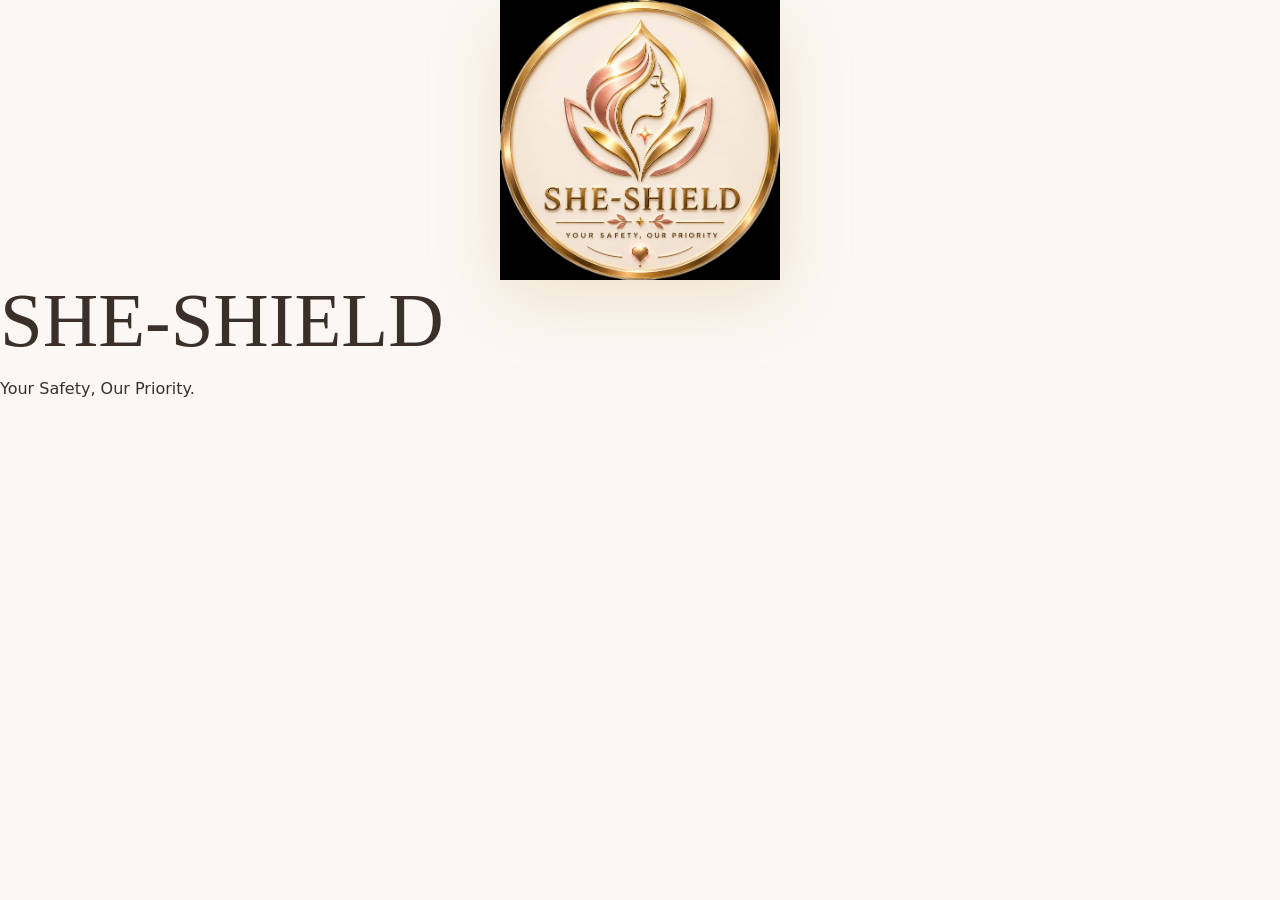
==== commit 4ba3a520: "Update index.html" ====
--- a/index.html
+++ b/index.html
@@ -1,1699 +1,146 @@
 <!DOCTYPE html>
 <html lang="en">
 <head>
-<meta charset="UTF-8">
-<meta name="viewport" content="width=device-width, initial-scale=1.0, viewport-fit=cover">
-<title>SHE-SHIELD — Your Personal Safety, Support &amp; Protection Companion</title>
-<link rel="preconnect" href="https://fonts.googleapis.com">
-<link href="https://fonts.googleapis.com/css2?family=Manrope:wght@500;700;800&family=Inter:wght@400;500;600&family=IBM+Plex+Mono:wght@500;600&display=swap" rel="stylesheet">
-<style>
-/* ===================== TOKENS ===================== */
-:root{
-  --lav-50:#F8F6FC;
-  --lav-100:#EFE9F9;
-  --lav-200:#E0D5F3;
-  --lav-500:#8B6FD1;
-  --lav-700:#5B3FA0;
-  --lav-900:#2D2148;
-  --coral:#FF6659;
-  --coral-dark:#E14C3F;
-  --ink:#241B36;
-  --ink-soft:#5B5470;
-  --white:#FFFFFF;
-  --success:#3FA796;
-  --success-bg:#E4F5F2;
-  --warn:#D98C2B;
-  --warn-bg:#FBF0DE;
-  --danger-bg:#FDEAE8;
-  --critical:#C43D31;
-  --line:#E4DDF3;
-  --radius:16px;
-  --radius-sm:10px;
-  --font-display:'Manrope',sans-serif;
-  --font-body:'Inter',sans-serif;
-  --font-mono:'IBM Plex Mono',monospace;
-  --shadow:0 4px 20px rgba(91,63,160,0.10);
-  --transition:.2s ease;
-}
-.dark{
-  --lav-50:#1C1630;
-  --lav-100:#241D3B;
-  --lav-200:#332A54;
-  --lav-500:#9C82E0;
-  --lav-700:#B39EEF;
-  --white:#241D3B;
-  --ink:#F2EEFA;
-  --ink-soft:#B8AFD4;
-  --line:#3A3159;
-  --success-bg:#153732;
-  --warn-bg:#3A2E12;
-  --danger-bg:#3A1917;
-  --shadow:0 4px 20px rgba(0,0,0,0.35);
-}
-*{box-sizing:border-box;}
-html,body{margin:0;padding:0;}
-body{
-  font-family:var(--font-body);
-  background:var(--lav-50);
-  color:var(--ink);
-  min-height:100vh;
-  -webkit-font-smoothing:antialiased;
-  transition:background var(--transition), color var(--transition);
-}
-h1,h2,h3,h4{font-family:var(--font-display);margin:0;color:var(--ink);}
-p{margin:0;line-height:1.5;}
-button{font-family:var(--font-body);cursor:pointer;border:none;}
-input,textarea,select{font-family:var(--font-body);}
-.mono{font-family:var(--font-mono);}
-a{color:inherit;}
-::selection{background:var(--lav-200);}
-:focus-visible{outline:2px solid var(--lav-700);outline-offset:2px;}
+    <meta charset="UTF-8">
+    <meta name="viewport" content="width=device-width, initial-scale=1.0">
 
-@media (prefers-reduced-motion: reduce){
-  *{animation-duration:.001ms !important; transition-duration:.001ms !important;}
-}
-.low-power *{animation:none !important; transition:none !important;}
+    <meta name="theme-color" content="#3B2F2A">
 
-/* ===================== SPLASH ===================== */
-#splash{
-  position:fixed;inset:0;z-index:999;background:var(--lav-700);
-  display:flex;align-items:center;justify-content:center;flex-direction:column;gap:18px;
-  animation:splashOut .6s ease 2.1s forwards;
-}
-#splash .emblem{
-  width:110px;height:110px;
-  animation:splashIn .7s cubic-bezier(.2,.9,.3,1.2) forwards;
-  opacity:0;
-}
-#splash .brand{
-  font-family:var(--font-display);color:#fff;font-weight:800;letter-spacing:.06em;font-size:20px;
-  opacity:0;animation:fadeUp .5s ease .35s forwards;
-}
-@keyframes splashIn{
-  0%{opacity:0; transform:translateY(14px) scale(.85);}
-  60%{opacity:1; transform:translateY(-4px) scale(1.03);}
-  100%{opacity:1; transform:translateY(0) scale(1);}
-}
-@keyframes fadeUp{ from{opacity:0; transform:translateY(8px);} to{opacity:1; transform:translateY(0);} }
-@keyframes splashOut{ from{opacity:1;} to{opacity:0; visibility:hidden; pointer-events:none;} }
+    <title>SHE-SHIELD | Your Safety, Our Priority</title>
 
-/* ===================== SHIELD LOGO (inline, standing in for uploaded asset) ===================== */
-.ss-logo{display:block;}
+    <link rel="stylesheet" href="style.css">
+</head>
 
-/* ===================== HEADER ===================== */
-header.topbar{
-  position:sticky;top:0;z-index:50;
-  display:flex;align-items:center;justify-content:space-between;
-  padding:12px 16px;background:var(--white);
-  border-bottom:1px solid var(--line);
-  gap:10px;
-}
-.brandmark{display:flex;align-items:center;gap:10px;cursor:pointer;background:none;}
-.brandmark .ss-logo{width:34px;height:34px;}
-.brandmark span{font-family:var(--font-display);font-weight:800;font-size:17px;letter-spacing:.03em;color:var(--lav-700);}
-.top-actions{display:flex;align-items:center;gap:8px;}
-.icon-btn{
-  width:40px;height:40px;border-radius:50%;background:var(--lav-100);
-  display:flex;align-items:center;justify-content:center;font-size:18px;color:var(--lav-700);
-  transition:transform var(--transition), background var(--transition);
-}
-.icon-btn:active{transform:scale(.92);}
-.sos-pill{
-  display:flex;align-items:center;gap:6px;background:var(--coral);color:#fff;
-  border-radius:999px;padding:9px 14px;font-weight:700;font-size:13px;
-  box-shadow:0 3px 10px rgba(255,102,89,.4);
-  animation:pulseGlow 2.4s ease-in-out infinite;
-}
-.sos-pill:active{transform:scale(.95);}
-@keyframes pulseGlow{
-  0%,100%{box-shadow:0 3px 10px rgba(255,102,89,.4);}
-  50%{box-shadow:0 3px 22px rgba(255,102,89,.7);}
-}
-
-/* ===================== LAYOUT ===================== */
-main{max-width:640px;margin:0 auto;padding:20px 16px 100px;}
-.hero{padding:18px 4px 8px;}
-.hero .eyebrow{
-  font-family:var(--font-mono);font-size:11px;letter-spacing:.14em;text-transform:uppercase;
-  color:var(--lav-500);margin-bottom:6px;display:block;
-}
-.hero h1{font-size:28px;line-height:1.15;}
-.hero p.tagline{color:var(--ink-soft);margin-top:6px;font-size:15px;}
-
-.section-label{
-  font-family:var(--font-mono);font-size:12px;letter-spacing:.1em;text-transform:uppercase;
-  color:var(--lav-700);margin:26px 2px 10px;display:flex;align-items:center;gap:8px;
-}
-.section-label::after{content:"";flex:1;height:1px;background:var(--line);}
-
-.grid{display:grid;grid-template-columns:repeat(2,1fr);gap:10px;}
-@media(min-width:480px){.grid{grid-template-columns:repeat(3,1fr);}}
-.card{
-  background:var(--white);border:1px solid var(--line);border-radius:var(--radius);
-  padding:14px 12px;display:flex;flex-direction:column;gap:8px;align-items:flex-start;
-  text-align:left;transition:transform var(--transition), box-shadow var(--transition);
-  min-height:98px; justify-content:space-between;
-}
-.card:active{transform:scale(.97);}
-.card:hover{box-shadow:var(--shadow);}
-.card .emoji{font-size:22px;}
-.card .label{font-weight:700;font-size:13px;line-height:1.25;color:var(--ink);}
-.card.emergency{background:var(--coral);border-color:var(--coral);}
-.card.emergency .label{color:#fff;}
-.card.priority{background:var(--lav-700);border-color:var(--lav-700);}
-.card.priority .label{color:#fff;}
-
-/* ===================== SCREENS ===================== */
-.screen{display:none;}
-.screen.active{display:block;animation:fadeUp .25s ease;}
-.screen-header{display:flex;align-items:center;gap:10px;margin-bottom:18px;}
-.back-btn{
-  width:38px;height:38px;border-radius:50%;background:var(--lav-100);color:var(--lav-700);
-  display:flex;align-items:center;justify-content:center;font-size:18px;flex-shrink:0;
-}
-.screen-header h2{font-size:20px;}
-.screen-header .sub{color:var(--ink-soft);font-size:13px;margin-top:2px;}
-
-.card-panel{
-  background:var(--white);border:1px solid var(--line);border-radius:var(--radius);
-  padding:18px;margin-bottom:14px;
-}
-.btn{
-  border-radius:999px;padding:13px 20px;font-weight:700;font-size:14px;
-  display:inline-flex;align-items:center;justify-content:center;gap:8px;
-  transition:transform var(--transition);
-}
-.btn:active{transform:scale(.96);}
-.btn-primary{background:var(--lav-700);color:#fff;width:100%;}
-.btn-coral{background:var(--coral);color:#fff;width:100%;}
-.btn-coral:hover{background:var(--coral-dark);}
-.btn-outline{background:transparent;color:var(--lav-700);border:1.5px solid var(--lav-700);width:100%;}
-.btn-ghost{background:var(--lav-100);color:var(--lav-700);width:100%;}
-.btn-sm{padding:9px 14px;font-size:13px;width:auto;}
-.btn-row{display:flex;gap:10px;margin-top:10px;}
-.btn-row .btn{flex:1;}
-.btn:disabled{opacity:.45;pointer-events:none;}
-
-.field{margin-bottom:14px;}
-.field label{display:block;font-size:12.5px;font-weight:600;color:var(--ink-soft);margin-bottom:6px;}
-.field input[type=text],.field input[type=tel],.field input[type=date],.field input[type=time],
-.field input[type=number],.field select,.field textarea{
-  width:100%;padding:11px 13px;border:1.5px solid var(--line);border-radius:var(--radius-sm);
-  background:var(--lav-50);color:var(--ink);font-size:14px;
-}
-.field textarea{min-height:90px;resize:vertical;}
-.chip-row{display:flex;flex-wrap:wrap;gap:8px;}
-.chip{
-  padding:8px 14px;border-radius:999px;background:var(--lav-100);color:var(--lav-700);
-  font-size:13px;font-weight:600;border:1.5px solid transparent;
-}
-.chip.active{background:var(--lav-700);color:#fff;}
-
-.status-line{display:flex;align-items:center;justify-content:space-between;padding:11px 0;border-bottom:1px solid var(--line);}
-.status-line:last-child{border-bottom:none;}
-.status-line .left{display:flex;align-items:center;gap:10px;font-size:14px;}
-.badge{font-size:11px;font-weight:700;padding:4px 9px;border-radius:999px;font-family:var(--font-mono);}
-.badge.ok{background:var(--success-bg);color:var(--success);}
-.badge.warn{background:var(--warn-bg);color:var(--warn);}
-.badge.off{background:var(--danger-bg);color:var(--critical);}
-
-.notice{
-  border-radius:var(--radius-sm);padding:12px 14px;font-size:13px;line-height:1.5;margin-bottom:14px;
-}
-.notice.info{background:var(--lav-100);color:var(--lav-700);}
-.notice.warn{background:var(--warn-bg);color:var(--warn);}
-.notice.danger{background:var(--danger-bg);color:var(--critical);}
-.notice.ok{background:var(--success-bg);color:var(--success);}
-
-.big-countdown{
-  font-family:var(--font-mono);font-size:88px;text-align:center;font-weight:600;color:var(--coral);
-  margin:14px 0;line-height:1;
-}
-.list-item{
-  display:flex;align-items:center;justify-content:space-between;gap:10px;
-  padding:13px 0;border-bottom:1px solid var(--line);
-}
-.list-item:last-child{border-bottom:none;}
-.list-item .meta{font-size:12px;color:var(--ink-soft);margin-top:2px;}
-.icon-action{background:none;color:var(--ink-soft);font-size:16px;padding:6px;}
-.icon-action.danger{color:var(--critical);}
-
-.gallery{display:grid;grid-template-columns:repeat(3,1fr);gap:8px;}
-.gallery .thumb{position:relative;border-radius:var(--radius-sm);overflow:hidden;background:var(--lav-100);aspect-ratio:1;}
-.gallery .thumb img{width:100%;height:100%;object-fit:cover;display:block;}
-.gallery .thumb .del{position:absolute;top:4px;right:4px;background:rgba(36,27,54,.65);color:#fff;border-radius:50%;width:22px;height:22px;font-size:12px;}
-
-video#camPreview{width:100%;border-radius:var(--radius-sm);background:#000;max-height:340px;object-fit:cover;}
-canvas{display:none;}
-
-.svi-ring-wrap{display:flex;flex-direction:column;align-items:center;gap:10px;margin:8px 0 16px;}
-.svi-score{font-family:var(--font-mono);font-size:46px;font-weight:600;}
-.risk-tag{font-family:var(--font-mono);font-size:13px;letter-spacing:.08em;padding:6px 16px;border-radius:999px;font-weight:700;}
-.risk-tag.LOW{background:var(--success-bg);color:var(--success);}
-.risk-tag.MODERATE{background:var(--warn-bg);color:var(--warn);}
-.risk-tag.HIGH{background:#FCE3D9;color:#C25A2A;}
-.risk-tag.CRITICAL{background:var(--danger-bg);color:var(--critical);}
-
-.chat-wrap{display:flex;flex-direction:column;gap:10px;max-height:52vh;overflow-y:auto;margin-bottom:12px;padding:4px;}
-.msg{max-width:82%;padding:10px 13px;border-radius:14px;font-size:13.5px;line-height:1.45;}
-.msg.bot{background:var(--lav-100);color:var(--ink);align-self:flex-start;border-bottom-left-radius:4px;}
-.msg.user{background:var(--lav-700);color:#fff;align-self:flex-end;border-bottom-right-radius:4px;}
-.chat-input-row{display:flex;gap:8px;}
-.chat-input-row input{flex:1;}
-
-.call-screen{
-  position:fixed;inset:0;background:var(--lav-900);z-index:900;color:#fff;
-  display:flex;flex-direction:column;align-items:center;justify-content:space-between;padding:60px 24px;
-}
-.call-screen .avatar{width:104px;height:104px;border-radius:50%;background:var(--lav-500);display:flex;align-items:center;justify-content:center;font-size:42px;font-weight:700;font-family:var(--font-display);}
-.call-buttons{display:flex;gap:60px;}
-.call-btn{width:64px;height:64px;border-radius:50%;font-size:24px;color:#fff;display:flex;align-items:center;justify-content:center;}
-.call-btn.accept{background:var(--success);}
-.call-btn.decline{background:var(--coral);}
-
-.tips-block{margin-bottom:16px;}
-.tips-block h4{font-size:14.5px;margin-bottom:6px;color:var(--lav-700);}
-.tips-block ul{margin:0;padding-left:18px;font-size:13.5px;line-height:1.65;color:var(--ink);}
-
-.emergency-banner{
-  position:fixed;left:0;right:0;bottom:0;z-index:80;background:var(--coral);color:#fff;
-  padding:12px 16px;display:flex;align-items:center;justify-content:space-between;gap:12px;
-  box-shadow:0 -6px 18px rgba(0,0,0,.15);
-}
-.emergency-banner .txt{font-weight:700;font-size:13px;}
-.emergency-banner button{background:rgba(255,255,255,.2);color:#fff;border-radius:999px;padding:8px 14px;font-size:12.5px;font-weight:700;}
-
-.lang-select{padding:8px 10px;border-radius:var(--radius-sm);border:1.5px solid var(--line);background:var(--white);color:var(--ink);font-size:13px;}
-
-.consent-box{text-align:center;padding:30px 10px 10px;}
-.consent-box .glyph{font-size:44px;margin-bottom:14px;}
-
-footer.disclaimer{margin-top:30px;padding:14px;font-size:11.5px;color:var(--ink-soft);text-align:center;line-height:1.5;}
-</style>
-</head>
 <body>
 
-<!-- ===================== SPLASH ===================== -->
-<div id="splash">
-  <svg class="emblem" viewBox="0 0 120 120" fill="none" xmlns="http://www.w3.org/2000/svg">
-    <circle cx="60" cy="60" r="58" fill="#ffffff" fill-opacity="0.08"/>
-    <circle cx="60" cy="60" r="46" fill="#ffffff"/>
-    <path d="M60 28 L86 38 V60 C86 78 75 90 60 96 C45 90 34 78 34 60 V38 Z" fill="#5B3FA0"/>
-    <path d="M50 60 L57 67 L72 50" stroke="#ffffff" stroke-width="5" stroke-linecap="round" stroke-linejoin="round" fill="none"/>
-  </svg>
-  <div class="brand">SHE-SHIELD</div>
+<!-- ================= SPLASH SCREEN ================= -->
+
+<div id="splashScreen" class="splash-screen">
+
+    <img
+        src="she-shield-logo.png.jpeg"
+        alt="SHE-SHIELD Logo"
+        class="splash-logo"
+    >
+
+    <h1>SHE-SHIELD</h1>
+
+    <div class="gold-line"></div>
+
+    <p data-i18n="tagline">
+        Your Safety, Our Priority.
+    </p>
+
 </div>
 
-<!-- ===================== HEADER ===================== -->
-<header class="topbar">
-  <button class="brandmark" onclick="Router.go('home')" aria-label="Home">
-    <svg class="ss-logo" viewBox="0 0 120 120" fill="none" xmlns="http://www.w3.org/2000/svg">
-      <circle cx="60" cy="60" r="58" fill="var(--lav-100)"/>
-      <path d="M60 28 L86 38 V60 C86 78 75 90 60 96 C45 90 34 78 34 60 V38 Z" fill="var(--lav-700)"/>
-      <path d="M50 60 L57 67 L72 50" stroke="#ffffff" stroke-width="5" stroke-linecap="round" stroke-linejoin="round" fill="none"/>
-    </svg>
-    <span>SHE-SHIELD</span>
-  </button>
-  <div class="top-actions">
-    <button class="icon-btn" id="nightToggle" onclick="App.toggleNight()" aria-label="Toggle night mode">🌙</button>
-    <button class="sos-pill" onclick="Router.go('sos')">🚨 SOS</button>
-  </div>
-</header>
 
-<main id="app-main">
+<!-- ================= MAIN APP ================= -->
 
-  <!-- ===================== HOME ===================== -->
-  <section class="screen active" id="screen-home">
-    <div class="hero">
-      <span class="eyebrow mono">Prototype · SIH 2026 · PS26093</span>
-      <h1>SHE-SHIELD</h1>
-      <p class="tagline">Your Personal Safety, Support &amp; Protection Companion</p>
-    </div>
+<div id="app" class="app hidden">
 
-    <div class="section-label">Quick Actions</div>
-    <div class="grid" id="grid-emergency"></div>
+    <!-- HEADER -->
 
-    <div class="section-label">AI Safety &amp; Support</div>
-    <div class="grid" id="grid-ai"></div>
+    <header class="header">
 
-    <div class="section-label">Safety Tools</div>
-    <div class="grid" id="grid-tools"></div>
+        <button class="brand" onclick="showPage('home')">
 
-    <footer class="disclaimer">
-      SHE-SHIELD is a hackathon prototype built for SIH 2026, problem statement SIH26093 (Ministry of Social Justice &amp; Empowerment). AI features provide a risk/vulnerability <strong>assessment and support recommendation only — not a medical diagnosis.</strong> All data in this demo is stored locally in your browser and is not transmitted anywhere without your explicit action.
-    </footer>
-  </section>
+            <img
+                src="she-shield-logo.png.jpeg"
+                alt="SHE-SHIELD"
+            >
 
-  <!-- ===================== EMERGENCY SOS ===================== -->
-  <section class="screen" id="screen-sos">
-    <div class="screen-header">
-      <button class="back-btn" onclick="Router.go('home')">←</button>
-      <div><h2>🚨 Emergency SOS</h2><div class="sub">Full emergency workflow with location &amp; contacts</div></div>
-    </div>
-    <div id="sos-idle">
-      <div class="notice info">Pressing Activate will attempt to get your location and prepare an emergency message you can instantly share via WhatsApp, SMS, call, or the share sheet.</div>
-      <button class="btn btn-coral" onclick="SOS.activate('EMERGENCY')">Activate Emergency SOS</button>
-    </div>
-    <div id="sos-active" style="display:none;"></div>
-  </section>
+            <div>
+                <strong>SHE-SHIELD</strong>
+                <small data-i18n="platform">
+                    Safety & Support Platform
+                </small>
+            </div>
 
-  <!-- ===================== SILENT SOS ===================== -->
-  <section class="screen" id="screen-silent">
-    <div class="screen-header">
-      <button class="back-btn" onclick="Router.go('home')">←</button>
-      <div><h2>🔇 Silent SOS</h2><div class="sub">Same emergency workflow, no sound, discreet UI</div></div>
-    </div>
-    <div id="silent-idle">
-      <div class="notice info">This activates the same emergency workflow without any siren or audible alert. Screen stays understated.</div>
-      <button class="btn btn-ghost" style="background:var(--lav-700);color:#fff;" onclick="SOS.activate('SILENT')">Activate Silently</button>
-    </div>
-    <div id="silent-active" style="display:none;"></div>
-  </section>
+        </button>
 
-  <!-- ===================== VOICE SOS / CODE WORD ===================== -->
-  <section class="screen" id="screen-voice">
-    <div class="screen-header">
-      <button class="back-btn" onclick="Router.go('home')">←</button>
-      <div><h2>🎤 Voice SOS &amp; Code Word</h2><div class="sub">Say your code word to trigger SOS hands-free</div></div>
-    </div>
-    <div class="card-panel">
-      <div class="field">
-        <label>Active emergency code word</label>
-        <input type="text" id="codewordInput" placeholder="e.g. AMMA">
-      </div>
-      <button class="btn btn-outline" onclick="Voice.saveCodeword()">Save Code Word</button>
-      <p style="margin-top:10px;font-size:12.5px;color:var(--ink-soft);">Default phrase is always <strong>"HELP ME"</strong>. Your custom word is currently: <strong id="codewordDisplay" class="mono">—</strong></p>
-    </div>
-    <div class="card-panel" id="voice-status-panel">
-      <div id="voice-support-msg" class="notice info">Checking speech recognition support…</div>
-      <button class="btn btn-primary" id="voiceStartBtn" onclick="Voice.start()">Start Listening</button>
-      <button class="btn btn-outline" id="voiceStopBtn" style="display:none;margin-top:10px;" onclick="Voice.stop()">Stop Listening</button>
-      <div id="voice-transcript" class="notice" style="display:none;margin-top:10px;"></div>
-    </div>
-  </section>
 
-  <!-- ===================== AUTO SOS COUNTDOWN ===================== -->
-  <section class="screen" id="screen-countdown">
-    <div class="screen-header">
-      <button class="back-btn" onclick="Router.go('home')">←</button>
-      <div><h2>⏱ Auto SOS Countdown</h2><div class="sub">SOS triggers automatically unless cancelled</div></div>
-    </div>
-    <div id="countdown-setup">
-      <div class="chip-row" id="countdown-chips">
-        <button class="chip active" data-sec="5" onclick="Countdown.select(5,this)">5s</button>
-        <button class="chip" data-sec="10" onclick="Countdown.select(10,this)">10s</button>
-        <button class="chip" data-sec="15" onclick="Countdown.select(15,this)">15s</button>
-        <button class="chip" data-sec="30" onclick="Countdown.select(30,this)">30s</button>
-      </div>
-      <button class="btn btn-coral" style="margin-top:18px;" onclick="Countdown.start()">Start Countdown</button>
-    </div>
-    <div id="countdown-running" style="display:none;text-align:center;">
-      <p class="mono" style="color:var(--ink-soft);letter-spacing:.1em;">SOS ACTIVATES IN</p>
-      <div class="big-countdown" id="countdown-number">10</div>
-      <button class="btn btn-outline" style="border-color:var(--coral);color:var(--coral);" onclick="Countdown.cancel()">CANCEL SOS</button>
-    </div>
-    <div id="countdown-fired" style="display:none;"></div>
-  </section>
+        <div class="header-right">
 
-  <!-- ===================== SHARE LOCATION ===================== -->
-  <section class="screen" id="screen-location">
-    <div class="screen-header">
-      <button class="back-btn" onclick="Router.go('home')">←</button>
-      <div><h2>📍 Share Location</h2><div class="sub">Uses your device's real GPS via the browser</div></div>
-    </div>
-    <div class="card-panel">
-      <button class="btn btn-primary" onclick="Loc.fetch()">Get Current Location</button>
-      <div id="loc-result" style="margin-top:14px;"></div>
-    </div>
-  </section>
+            <!-- LANGUAGE -->
 
-  <!-- ===================== SIREN ===================== -->
-  <section class="screen" id="screen-siren">
-    <div class="screen-header">
-      <button class="back-btn" onclick="Router.go('home')">←</button>
-      <div><h2>🚨 Siren Alarm</h2><div class="sub">Loud audio alert to attract attention</div></div>
-    </div>
-    <div class="card-panel" style="text-align:center;">
-      <button class="btn btn-coral" id="sirenOnBtn" onclick="Siren.start()">Activate Siren</button>
-      <button class="btn btn-outline" id="sirenOffBtn" style="display:none;margin-top:10px;" onclick="Siren.stop()">Stop Siren</button>
-    </div>
-  </section>
+            <div class="language-box">
 
-  <!-- ===================== CAMERA / EVIDENCE CAPTURE ===================== -->
-  <section class="screen" id="screen-camera">
-    <div class="screen-header">
-      <button class="back-btn" onclick="Router.go('home')">←</button>
-      <div><h2>📷 Evidence Capture</h2><div class="sub">Photo evidence saved privately in this browser</div></div>
-    </div>
-    <div class="card-panel">
-      <div id="cam-area">
-        <video id="camPreview" autoplay playsinline muted style="display:none;"></video>
-        <canvas id="camCanvas"></canvas>
-        <div id="cam-placeholder" class="notice info">Camera preview will appear here once access is granted.</div>
-        <div class="btn-row">
-          <button class="btn btn-primary" onclick="Cam.open()">Open Camera</button>
-          <button class="btn btn-outline" onclick="Cam.flip()">Flip Camera</button>
+                🌐
+
+                <select id="languageSelect">
+
+                    <option value="en">English</option>
+
+                    <option value="kn">ಕನ್ನಡ</option>
+
+                    <option value="te">తెలుగు</option>
+
+                    <option value="ta">தமிழ்</option>
+
+                    <option value="hi">हिन्दी</option>
+
+                </select>
+
+            </div>
+
+            <button
+                class="menu-button"
+                onclick="showPage('home')"
+            >
+                ☰
+            </button>
+
         </div>
-        <button class="btn btn-coral" id="captureBtn" style="display:none;margin-top:10px;" onclick="Cam.capture()">Capture Evidence</button>
-        <label class="btn btn-ghost" style="margin-top:10px;display:block;text-align:center;">
-          Upload Existing File Instead
-          <input type="file" accept="image/*" style="display:none;" onchange="Cam.upload(event)">
-        </label>
-      </div>
-    </div>
-  </section>
 
-  <!-- ===================== EVIDENCE HISTORY ===================== -->
-  <section class="screen" id="screen-evidence">
-    <div class="screen-header">
-      <button class="back-btn" onclick="Router.go('home')">←</button>
-      <div><h2>🗂 Evidence History</h2><div class="sub">Stored locally on this device only</div></div>
-    </div>
-    <div class="gallery" id="evidence-gallery"></div>
-    <p id="evidence-empty" class="notice info" style="display:none;">No evidence captured yet.</p>
-  </section>
+    </header>
 
-  <!-- ===================== SAFE JOURNEY ===================== -->
-  <section class="screen" id="screen-journey">
-    <div class="screen-header">
-      <button class="back-btn" onclick="Router.go('home')">←</button>
-      <div><h2>🧭 Safe Journey</h2><div class="sub">Share your journey with trusted contacts</div></div>
-    </div>
-    <div id="journey-setup" class="card-panel">
-      <div class="field"><label>Destination</label><input type="text" id="jDest" placeholder="e.g. Home"></div>
-      <div class="field"><label>Expected duration (minutes)</label><input type="number" id="jDuration" placeholder="30"></div>
-      <div class="notice info">Location updates only while this tab stays open — browsers block background tracking after a page is closed.</div>
-      <button class="btn btn-primary" onclick="Journey.start()">Start Journey</button>
-    </div>
-    <div id="journey-active" style="display:none;"></div>
-  </section>
 
-  <!-- ===================== FAKE CALL ===================== -->
-  <section class="screen" id="screen-fakecall">
-    <div class="screen-header">
-      <button class="back-btn" onclick="Router.go('home')">←</button>
-      <div><h2>📞 Fake Call</h2><div class="sub">Simulated incoming call, useful to exit a situation</div></div>
-    </div>
-    <div class="card-panel">
-      <div class="field"><label>Caller name</label><input type="text" id="fakeCallerName" value="Mom"></div>
-      <div class="field"><label>Ring after (seconds)</label><input type="number" id="fakeCallDelay" value="3"></div>
-      <button class="btn btn-primary" onclick="FakeCall.schedule()">Start Simulated Call</button>
-      <p style="margin-top:10px;font-size:12px;color:var(--ink-soft);">This is a UI simulation only — no real call is placed.</p>
-    </div>
-  </section>
+    <!-- MAIN CONTENT -->
 
-  <!-- ===================== HELPLINES ===================== -->
-  <section class="screen" id="screen-helplines">
-    <div class="screen-header">
-      <button class="back-btn" onclick="Router.go('home')">←</button>
-      <div><h2>☎️ Emergency Helplines</h2><div class="sub">Configurable — insert verified official numbers</div></div>
-    </div>
-    <div class="card-panel" id="helplines-list"></div>
-  </section>
+    <main id="mainContent"></main>
 
-  <!-- ===================== AI STRESS & TRAUMA ASSESSMENT ===================== -->
-  <section class="screen" id="screen-assess">
-    <div class="screen-header">
-      <button class="back-btn" onclick="Router.go('home')">←</button>
-      <div><h2>🧠 AI Stress &amp; Trauma Assessment</h2><div class="sub">Prototype AI Assessment · PS26093</div></div>
-    </div>
 
-    <div id="assess-consent" class="card-panel consent-box">
-      <div class="glyph">🔒</div>
-      <h3 style="margin-bottom:10px;">Your privacy matters</h3>
-      <p style="color:var(--ink-soft);font-size:14px;">This assessment is designed to identify stress and vulnerability indicators and provide support recommendations. <strong>It is not a medical diagnosis.</strong> Your responses stay in this browser and are never sent anywhere without your action.</p>
-      <div class="btn-row" style="margin-top:20px;">
-        <button class="btn btn-outline" onclick="Router.go('home')">Cancel</button>
-        <button class="btn btn-primary" onclick="Assess.consent()">I Consent &amp; Continue</button>
-      </div>
-    </div>
+    <!-- TOAST -->
 
-    <div id="assess-mode" style="display:none;">
-      <div class="btn-row">
-        <button class="btn btn-primary" onclick="Assess.startText()">A. Text Assessment</button>
-        <button class="btn btn-outline" onclick="Assess.startVoice()">B. Voice Assessment</button>
-      </div>
-    </div>
+    <div id="toast"></div>
 
-    <div id="assess-questions" style="display:none;"></div>
-    <div id="assess-voice-panel" style="display:none;"></div>
-    <div id="assess-result" style="display:none;"></div>
-  </section>
 
-  <!-- ===================== AI SAFETY ASSISTANT ===================== -->
-  <section class="screen" id="screen-assistant">
-    <div class="screen-header">
-      <button class="back-btn" onclick="Router.go('home')">←</button>
-      <div><h2>🤖 AI Safety Assistant</h2><div class="sub">Rule-based prototype assistant</div></div>
-    </div>
-    <div class="card-panel">
-      <div class="chat-wrap" id="chatWrap"></div>
-      <div class="chat-input-row">
-        <input type="text" id="chatInput" placeholder="Ask about your safety…" onkeydown="if(event.key==='Enter')Assistant.send();">
-        <button class="btn btn-primary btn-sm" onclick="Assistant.send()">Send</button>
-      </div>
-      <button class="btn btn-coral" style="margin-top:10px;" onclick="Router.go('sos')">🚨 Emergency SOS Shortcut</button>
-    </div>
-  </section>
+    <!-- BOTTOM NAVIGATION -->
 
-  <!-- ===================== SELF DEFENSE TIPS ===================== -->
-  <section class="screen" id="screen-tips">
-    <div class="screen-header">
-      <button class="back-btn" onclick="Router.go('home')">←</button>
-      <div><h2>🛡 Self-Defense Tips</h2></div>
-    </div>
-    <div class="card-panel" id="tips-content"></div>
-  </section>
+    <nav class="bottom-nav">
 
-  <!-- ===================== INCIDENT REPORT ===================== -->
-  <section class="screen" id="screen-incident">
-    <div class="screen-header">
-      <button class="back-btn" onclick="Router.go('home')">←</button>
-      <div><h2>📋 Incident Report</h2><div class="sub">Saved locally in this prototype</div></div>
-    </div>
-    <div class="card-panel">
-      <div class="field"><label>Date</label><input type="date" id="incDate"></div>
-      <div class="field"><label>Time</label><input type="time" id="incTime"></div>
-      <div class="field"><label>Location</label><input type="text" id="incLocation" placeholder="Where did this happen?"></div>
-      <div class="field"><label>Category</label>
-        <select id="incCategory">
-          <option>Harassment</option><option>Stalking</option><option>Threat / Intimidation</option>
-          <option>Assault</option><option>Cyber Harassment</option><option>Other</option>
-        </select>
-      </div>
-      <div class="field"><label>Description</label><textarea id="incDesc" placeholder="Describe what happened…"></textarea></div>
-      <div class="field"><label>Additional notes</label><textarea id="incNotes"></textarea></div>
-      <button class="btn btn-primary" onclick="Incident.save()">Save Report</button>
-      <div id="incident-success" class="notice ok" style="display:none;margin-top:12px;">Report saved successfully.</div>
-    </div>
-    <div class="card-panel" id="incident-list"></div>
-  </section>
+        <button onclick="showPage('home')">
+            🏠
+            <span data-i18n="home">Home</span>
+        </button>
 
-  <!-- ===================== EMERGENCY CONTACTS ===================== -->
-  <section class="screen" id="screen-contacts">
-    <div class="screen-header">
-      <button class="back-btn" onclick="Router.go('home')">←</button>
-      <div><h2>👥 Emergency Contacts</h2><div class="sub">Stored locally, not equivalent to secure cloud backup</div></div>
-    </div>
-    <div class="card-panel">
-      <div class="field"><label>Name</label><input type="text" id="cName"></div>
-      <div class="field"><label>Phone number</label><input type="tel" id="cPhone"></div>
-      <div class="field"><label>Relationship</label><input type="text" id="cRel" placeholder="e.g. Sister"></div>
-      <label style="display:flex;align-items:center;gap:8px;font-size:13px;margin-bottom:12px;">
-        <input type="checkbox" id="cTrusted"> Mark as trusted contact
-      </label>
-      <button class="btn btn-primary" onclick="Contacts.add()">Add Contact</button>
-    </div>
-    <div class="card-panel" id="contacts-list"></div>
-  </section>
+        <button onclick="showPage('safety')">
+            🛡️
+            <span data-i18n="immediateSafety">
+                Immediate Safety
+            </span>
+        </button>
 
-  <!-- ===================== BATTERY SAVER ===================== -->
-  <section class="screen" id="screen-battery">
-    <div class="screen-header">
-      <button class="back-btn" onclick="Router.go('home')">←</button>
-      <div><h2>🔋 Battery Saver SOS</h2><div class="sub">Low Power Safety Mode — reduces UI activity, prioritizes SOS</div></div>
-    </div>
-    <div class="card-panel">
-      <div class="notice info">Browsers cannot change your phone's actual battery settings. This toggles a lightweight app mode that trims animation and prioritizes SOS + location.</div>
-      <div id="battery-status" class="mono" style="margin-bottom:14px;"></div>
-      <button class="btn btn-primary" id="lowPowerBtn" onclick="Battery.toggle()">Enable Low Power Safety Mode</button>
-    </div>
-  </section>
+        <button onclick="showPage('assessment')">
+            🧠
+            <span data-i18n="assessment">
+                AI Assessment
+            </span>
+        </button>
 
-  <!-- ===================== OFFLINE SOS DRAFT ===================== -->
-  <section class="screen" id="screen-offline">
-    <div class="screen-header">
-      <button class="back-btn" onclick="Router.go('home')">←</button>
-      <div><h2>📡 Offline SOS Draft</h2><div class="sub">Prepare an emergency message to send once you're back online</div></div>
-    </div>
-    <div class="card-panel">
-      <div id="offline-net-status" class="notice"></div>
-      <div class="field"><label>Emergency message</label><textarea id="offlineMsg" placeholder="I need help. My situation is…"></textarea></div>
-      <button class="btn btn-primary" onclick="OfflineDraft.save()">Save Draft Locally</button>
-    </div>
-    <div class="card-panel" id="offline-draft-view"></div>
-  </section>
+        <button onclick="showPage('contacts')">
+            👥
+            <span data-i18n="contacts">
+                Contacts
+            </span>
+        </button>
 
-  <!-- ===================== TRUSTED ZONE ===================== -->
-  <section class="screen" id="screen-zone">
-    <div class="screen-header">
-      <button class="back-btn" onclick="Router.go('home')">←</button>
-      <div><h2>🏠 Trusted Zone</h2><div class="sub">Define safe places like Home, College or Work</div></div>
-    </div>
-    <div class="card-panel">
-      <div class="field"><label>Zone name</label><input type="text" id="zoneName" placeholder="e.g. Home"></div>
-      <div class="field"><label>Radius (meters)</label><input type="number" id="zoneRadius" value="150"></div>
-      <button class="btn btn-primary" onclick="Zone.saveCurrent()">Save Current Location as Zone</button>
-      <div id="zone-check-result" style="margin-top:12px;"></div>
-    </div>
-    <div class="card-panel" id="zone-list"></div>
-  </section>
+    </nav>
 
-  <!-- ===================== NIGHT MODE ===================== -->
-  <section class="screen" id="screen-night">
-    <div class="screen-header">
-      <button class="back-btn" onclick="Router.go('home')">←</button>
-      <div><h2>🌙 Night Mode</h2></div>
-    </div>
-    <div class="card-panel">
-      <p style="margin-bottom:14px;font-size:14px;color:var(--ink-soft);">Switch the whole app between Light Mode and Night Mode. Your preference is remembered on this device.</p>
-      <button class="btn btn-primary" onclick="App.toggleNight()">Toggle Night Mode</button>
-    </div>
-  </section>
+</div>
 
-  <!-- ===================== COMMAND CENTER ===================== -->
-  <section class="screen" id="screen-command">
-    <div class="screen-header">
-      <button class="back-btn" onclick="Router.go('home')">←</button>
-      <div><h2>🛡 Emergency Command Center</h2><div class="sub">Live safety dashboard</div></div>
-    </div>
-    <div class="card-panel" id="command-content"></div>
-  </section>
 
-  <!-- ===================== STATUS / PERMISSION CENTER ===================== -->
-  <section class="screen" id="screen-status">
-    <div class="screen-header">
-      <button class="back-btn" onclick="Router.go('home')">←</button>
-      <div><h2>Status &amp; Permission Center</h2></div>
-    </div>
-    <div class="card-panel" id="status-content"></div>
-  </section>
+<script src="script.js"></script>
 
-</main>
-
-<div id="emergencyBanner" style="display:none;"></div>
-<div id="fakeCallOverlay"></div>
-
-<script>
-/* =====================================================================
-   SHE-SHIELD prototype — vanilla JS, no build step.
-   Real browser APIs are used where supported; every feature degrades
-   to a clearly-labelled fallback rather than pretending to work.
-   All persistence uses localStorage, scoped to this browser only.
-===================================================================== */
-
-/* ---------- tiny storage helpers ---------- */
-const Store = {
-  get(k, fallback){ try{ const v = localStorage.getItem(k); return v? JSON.parse(v): fallback; }catch(e){ return fallback; } },
-  set(k, v){ try{ localStorage.setItem(k, JSON.stringify(v)); }catch(e){ console.warn('storage failed', e); } }
-};
-
-/* ---------- Router ---------- */
-const Router = {
-  go(id){
-    document.querySelectorAll('.screen').forEach(s=>s.classList.remove('active'));
-    const el = document.getElementById('screen-'+id);
-    if(el){ el.classList.add('active'); window.scrollTo({top:0,behavior:'smooth'}); }
-    if(id==='helplines') Helplines.render();
-    if(id==='evidence') Evidence.render();
-    if(id==='contacts') Contacts.render();
-    if(id==='incident') Incident.render();
-    if(id==='tips') Tips.render();
-    if(id==='command') Command.render();
-    if(id==='status') Status.render();
-    if(id==='zone') Zone.render();
-    if(id==='offline') OfflineDraft.render();
-    if(id==='battery') Battery.render();
-    if(id==='voice') Voice.render();
-    if(id==='assistant' && !Assistant.started) Assistant.init();
-    if(id==='sos'){ document.getElementById('sos-idle').style.display='block'; document.getElementById('sos-active').style.display='none'; }
-    if(id==='silent'){ document.getElementById('silent-idle').style.display='block'; document.getElementById('silent-active').style.display='none'; }
-  }
-};
-
-/* ---------- App-level (night mode, low power) ---------- */
-const App = {
-  init(){
-    if(Store.get('ss_nightmode', false)){ document.documentElement.classList.add('dark'); document.getElementById('nightToggle').textContent='☀️'; }
-    if(Store.get('ss_lowpower', false)){ document.body.classList.add('low-power'); }
-    Home.renderGrids();
-    setTimeout(()=>{ const s=document.getElementById('splash'); if(s) s.remove(); }, 2800);
-    window.addEventListener('online', ()=>OfflineDraft.onNetworkChange(true));
-    window.addEventListener('offline', ()=>OfflineDraft.onNetworkChange(false));
-  },
-  toggleNight(){
-    const isDark = document.documentElement.classList.toggle('dark');
-    Store.set('ss_nightmode', isDark);
-    document.getElementById('nightToggle').textContent = isDark? '☀️' : '🌙';
-  }
-};
-
-/* ---------- Home grids (exact spec order) ---------- */
-const Home = {
-  emergency:[
-    {id:'sos', icon:'🚨', label:'Emergency SOS', cls:'emergency'},
-    {id:'silent', icon:'🔇', label:'Silent SOS'},
-    {id:'voice', icon:'🎤', label:'Voice SOS'},
-    {id:'countdown', icon:'⏱', label:'Auto SOS Countdown'},
-    {id:'location', icon:'📍', label:'Share Location'},
-    {id:'siren', icon:'📢', label:'Siren Alarm'},
-    {id:'camera', icon:'📷', label:'Evidence Capture'},
-    {id:'journey', icon:'🧭', label:'Safe Journey'},
-    {id:'fakecall', icon:'📞', label:'Fake Call'},
-    {id:'helplines', icon:'☎️', label:'Emergency Helplines'},
-  ],
-  ai:[
-    {id:'assess', icon:'🧠', label:'AI Stress & Trauma Assessment', cls:'priority'},
-    {id:'assistant', icon:'🤖', label:'AI Safety Assistant'},
-    {id:'voice', icon:'🗣', label:'Voice Code Word / AMMA'},
-    {id:'incident', icon:'📋', label:'Incident Report'},
-    {id:'tips', icon:'🛡', label:'Self-Defense Tips'},
-  ],
-  tools:[
-    {id:'contacts', icon:'👥', label:'Emergency Contacts'},
-    {id:'battery', icon:'🔋', label:'Battery Saver SOS'},
-    {id:'offline', icon:'📡', label:'Offline SOS Draft'},
-    {id:'zone', icon:'🏠', label:'Trusted Zone'},
-    {id:'night', icon:'🌙', label:'Night Mode'},
-    {id:'evidence', icon:'🗂', label:'Evidence History'},
-    {id:'command', icon:'🛡', label:'Emergency Command Center'},
-  ],
-  renderGrids(){
-    const build = (arr)=> arr.map(c=>`
-      <button class="card ${c.cls||''}" onclick="Router.go('${c.id}')">
-        <span class="emoji">${c.icon}</span>
-        <span class="label">${c.label}</span>
-      </button>`).join('');
-    document.getElementById('grid-emergency').innerHTML = build(this.emergency);
-    document.getElementById('grid-ai').innerHTML = build(this.ai);
-    document.getElementById('grid-tools').innerHTML = build(this.tools);
-  }
-};
-
-/* ---------- Geolocation helper ---------- */
-function getLocation(onOk, onErr){
-  if(!('geolocation' in navigator)){ onErr && onErr({message:'Geolocation is not supported by this browser.'}); return; }
-  navigator.geolocation.getCurrentPosition(
-    pos => onOk(pos),
-    err => onErr && onErr(err),
-    {enableHighAccuracy:true, timeout:10000, maximumAge:0}
-  );
-}
-
-/* ---------- Share / copy helper ---------- */
-async function shareOrCopy(text, title){
-  if(navigator.share){
-    try{ await navigator.share({title: title||'SHE-SHIELD Emergency', text}); return 'shared'; }
-    catch(e){ /* user cancelled or unsupported — fall through to copy */ }
-  }
-  try{ await navigator.clipboard.writeText(text); return 'copied'; }
-  catch(e){ return 'manual'; }
-}
-
-/* =====================================================================
-   EMERGENCY SOS / SILENT SOS
-===================================================================== */
-const SOS = {
-  activate(mode){
-    const wrap = document.getElementById(mode==='SILENT' ? 'silent-active' : 'sos-active');
-    document.getElementById(mode==='SILENT' ? 'silent-idle' : 'sos-idle').style.display='none';
-    wrap.style.display='block';
-    wrap.innerHTML = `<div class="notice ${mode==='SILENT'?'info':'danger'}"><strong>EMERGENCY MODE ACTIVE</strong><br>Getting your location…</div>`;
-
-    getLocation(pos=>{
-      const {latitude, longitude, accuracy} = pos.coords;
-      const mapLink = `https://maps.google.com/?q=${latitude},${longitude}`;
-      const ts = new Date().toLocaleString();
-      const message = `EMERGENCY: I need help. My status: emergency activated via SHE-SHIELD.\nLocation: ${mapLink} (±${Math.round(accuracy)}m)\nTime: ${ts}`;
-      Command.log('sos', mode);
-      this.renderActive(wrap, message, mapLink, ts, mode);
-    }, err=>{
-      const ts = new Date().toLocaleString();
-      const message = `EMERGENCY: I need help. My status: emergency activated via SHE-SHIELD.\nLocation unavailable (${err.message||'permission denied'}).\nTime: ${ts}`;
-      Command.log('sos', mode);
-      this.renderActive(wrap, message, null, ts, mode, true);
-    });
-  },
-  renderActive(wrap, message, mapLink, ts, mode, locFailed){
-    const contacts = Store.get('ss_contacts', []).filter(c=>c.trusted);
-    wrap.innerHTML = `
-      <div class="notice ${mode==='SILENT'?'info':'danger'}"><strong>EMERGENCY MODE ACTIVE</strong> — ${mode==='SILENT'?'Silent, discreet mode.':'Loud mode.'}</div>
-      ${locFailed? `<div class="notice warn">Location could not be retrieved. Message sent without coordinates.</div>` : ''}
-      <div class="card-panel">
-        <label style="font-size:12px;color:var(--ink-soft);">Prepared emergency message</label>
-        <div class="notice info mono" style="white-space:pre-wrap;margin-top:8px;">${message}</div>
-        <div class="btn-row">
-          <button class="btn btn-primary" onclick='SOS.share(${JSON.stringify(message)})'>Share / Send</button>
-          <button class="btn btn-outline" onclick='SOS.copy(${JSON.stringify(message)})'>Copy Message</button>
-        </div>
-        <div class="btn-row">
-          <a class="btn btn-ghost" href="https://wa.me/?text=${encodeURIComponent(message)}" target="_blank" rel="noopener">Open WhatsApp</a>
-          <a class="btn btn-ghost" href="sms:?body=${encodeURIComponent(message)}">Open SMS</a>
-        </div>
-      </div>
-      <div class="card-panel">
-        <label style="font-size:12px;color:var(--ink-soft);">Trusted contacts</label>
-        ${contacts.length? contacts.map(c=>`
-          <div class="list-item">
-            <div><strong>${c.name}</strong><div class="meta">${c.relationship||''}</div></div>
-            <a class="btn btn-sm btn-ghost" href="tel:${c.phone}">Call</a>
-          </div>`).join('') : `<p class="notice info" style="margin-top:8px;">No trusted contacts saved yet. Add some in Emergency Contacts.</p>`}
-      </div>
-      ${mode!=='SILENT' ? `<button class="btn btn-outline" onclick="Router.go('siren')">Also activate Siren Alarm</button>` : ''}
-    `;
-  },
-  async share(message){ const r = await shareOrCopy(message,'SHE-SHIELD Emergency'); if(r==='copied') alert('Sharing isn\'t available — message copied to clipboard instead.'); if(r==='manual') alert('Please copy the message manually to share it.'); },
-  async copy(message){ const r = await shareOrCopy(message); alert(r==='shared'?'Shared.':'Message copied to clipboard.'); }
-};
-
-/* =====================================================================
-   VOICE SOS + CODE WORD
-===================================================================== */
-const Voice = {
-  recognition:null, listening:false,
-  render(){
-    const cw = Store.get('ss_codeword','AMMA');
-    document.getElementById('codewordInput').value='';
-    document.getElementById('codewordDisplay').textContent = cw;
-    const SR = window.SpeechRecognition || window.webkitSpeechRecognition;
-    const msg = document.getElementById('voice-support-msg');
-    if(!SR){
-      msg.className='notice warn';
-      msg.textContent = 'Speech recognition is not supported in this browser. Try Chrome on Android/desktop. You can still use text-based features.';
-      document.getElementById('voiceStartBtn').disabled = true;
-    } else {
-      msg.className='notice info';
-      msg.textContent = 'Speech recognition is supported. Tap Start Listening and grant microphone access, then say your code word or "HELP ME".';
-      document.getElementById('voiceStartBtn').disabled = false;
-    }
-  },
-  saveCodeword(){
-    const v = document.getElementById('codewordInput').value.trim().toUpperCase();
-    if(!v){ alert('Enter a word first.'); return; }
-    Store.set('ss_codeword', v);
-    this.render();
-  },
-  start(){
-    const SR = window.SpeechRecognition || window.webkitSpeechRecognition;
-    if(!SR) return;
-    const rec = new SR();
-    rec.continuous = true; rec.interimResults = true; rec.lang = 'en-IN';
-    const cw = Store.get('ss_codeword','AMMA').toLowerCase();
-    const t = document.getElementById('voice-transcript');
-    t.style.display='block';
-    rec.onstart = ()=>{ this.listening=true; document.getElementById('voiceStartBtn').style.display='none'; document.getElementById('voiceStopBtn').style.display='block'; t.className='notice info'; t.textContent='Listening…'; };
-    rec.onerror = (e)=>{ t.className='notice warn'; t.textContent = 'Recognition error: '+e.error+'. '+(e.error==='not-allowed'?'Microphone permission was denied — enable it in browser site settings.':''); this.stop(); };
-    rec.onend = ()=>{ if(this.listening){ try{ rec.start(); }catch(e){} } };
-    rec.onresult = (e)=>{
-      let text = '';
-      for(let i=e.resultIndex;i<e.results.length;i++) text += e.results[i][0].transcript+' ';
-      t.textContent = 'Heard: "'+text.trim()+'"';
-      const low = text.toLowerCase();
-      if(low.includes(cw) || low.includes('help me')){
-        t.className='notice danger'; t.textContent = 'Emergency phrase detected: "'+(low.includes(cw)?cw:'help me')+'". Triggering SOS…';
-        this.stop();
-        Router.go('sos'); SOS.activate('EMERGENCY');
-      }
-    };
-    this.recognition = rec;
-    try{ rec.start(); }catch(e){ t.className='notice warn'; t.textContent='Could not start recognition: '+e.message; }
-  },
-  stop(){
-    this.listening = false;
-    if(this.recognition){ try{ this.recognition.stop(); }catch(e){} }
-    document.getElementById('voiceStartBtn').style.display='block';
-    document.getElementById('voiceStopBtn').style.display='none';
-  }
-};
-
-/* =====================================================================
-   AUTO SOS COUNTDOWN
-===================================================================== */
-const Countdown = {
-  seconds:5, timer:null, remaining:0,
-  select(sec, btn){
-    this.seconds = sec;
-    document.querySelectorAll('#countdown-chips .chip').forEach(c=>c.classList.remove('active'));
-    btn.classList.add('active');
-  },
-  start(){
-    document.getElementById('countdown-setup').style.display='none';
-    document.getElementById('countdown-running').style.display='block';
-    this.remaining = this.seconds;
-    document.getElementById('countdown-number').textContent = this.remaining;
-    this.timer = setInterval(()=>{
-      this.remaining--;
-      document.getElementById('countdown-number').textContent = Math.max(this.remaining,0);
-      if(this.remaining<=0){
-        clearInterval(this.timer);
-        document.getElementById('countdown-running').style.display='none';
-        const fired = document.getElementById('countdown-fired');
-        fired.style.display='block';
-        fired.innerHTML = `<div class="notice danger"><strong>Countdown reached zero — Emergency SOS triggered.</strong></div>`;
-        Command.log('sos','AUTO-COUNTDOWN');
-        SOS.activate('EMERGENCY');
-        // reuse the SOS screen's active panel visually
-        document.getElementById('sos-active').style.display='block';
-        document.getElementById('sos-idle').style.display='none';
-      }
-    },1000);
-  },
-  cancel(){
-    clearInterval(this.timer);
-    document.getElementById('countdown-running').style.display='none';
-    document.getElementById('countdown-setup').style.display='block';
-  }
-};
-
-/* =====================================================================
-   SHARE LOCATION
-===================================================================== */
-const Loc = {
-  fetch(){
-    const el = document.getElementById('loc-result');
-    el.innerHTML = `<div class="notice info">Requesting location permission…</div>`;
-    getLocation(pos=>{
-      const {latitude,longitude,accuracy} = pos.coords;
-      const mapLink = `https://maps.google.com/?q=${latitude},${longitude}`;
-      const ts = new Date().toLocaleString();
-      el.innerHTML = `
-        <div class="status-line"><div class="left">Latitude</div><span class="mono">${latitude.toFixed(6)}</span></div>
-        <div class="status-line"><div class="left">Longitude</div><span class="mono">${longitude.toFixed(6)}</span></div>
-        <div class="status-line"><div class="left">Accuracy</div><span class="mono">±${Math.round(accuracy)} m</span></div>
-        <div class="status-line"><div class="left">Timestamp</div><span class="mono">${ts}</span></div>
-        <div class="btn-row">
-          <button class="btn btn-primary" onclick='Loc.share("${mapLink}")'>Share Location</button>
-          <a class="btn btn-outline" href="${mapLink}" target="_blank" rel="noopener">Open Map</a>
-        </div>`;
-    }, err=>{
-      let reason = 'Location unavailable.';
-      if(err.code===1) reason='Permission denied. Enable location access in your browser/site settings.';
-      if(err.code===2) reason='Position unavailable — check GPS/network.';
-      if(err.code===3) reason='Request timed out.';
-      el.innerHTML = `<div class="notice warn">${reason}</div>`;
-    });
-  },
-  async share(mapLink){
-    const text = `My current location: ${mapLink}`;
-    const r = await shareOrCopy(text,'My Location — SHE-SHIELD');
-    alert(r==='shared'?'Location shared.':'Location link copied to clipboard.');
-  }
-};
-
-/* =====================================================================
-   SIREN ALARM (Web Audio API)
-===================================================================== */
-const Siren = {
-  ctx:null, osc:null, gain:null, sweeping:false,
-  start(){
-    const AC = window.AudioContext || window.webkitAudioContext;
-    if(!AC){ alert('Web Audio API not supported on this browser.'); return; }
-    this.ctx = new AC();
-    this.osc = this.ctx.createOscillator();
-    this.gain = this.ctx.createGain();
-    this.osc.type = 'sawtooth';
-    this.gain.gain.value = 0.25;
-    this.osc.connect(this.gain).connect(this.ctx.destination);
-    this.osc.start();
-    this.sweeping = true;
-    let up = true, freq = 500;
-    this.sweepTimer = setInterval(()=>{
-      freq += up? 40 : -40;
-      if(freq>900){ up=false; } if(freq<500){ up=true; }
-      this.osc.frequency.setValueAtTime(freq, this.ctx.currentTime);
-    }, 60);
-    document.getElementById('sirenOnBtn').style.display='none';
-    document.getElementById('sirenOffBtn').style.display='block';
-  },
-  stop(){
-    this.sweeping = false;
-    clearInterval(this.sweepTimer);
-    if(this.osc){ try{ this.osc.stop(); }catch(e){} }
-    if(this.ctx){ this.ctx.close(); }
-    document.getElementById('sirenOnBtn').style.display='block';
-    document.getElementById('sirenOffBtn').style.display='none';
-  }
-};
-
-/* =====================================================================
-   CAMERA / EVIDENCE CAPTURE + HISTORY
-===================================================================== */
-const Cam = {
-  stream:null, facing:'environment',
-  async open(){
-    const video = document.getElementById('camPreview');
-    const placeholder = document.getElementById('cam-placeholder');
-    if(!navigator.mediaDevices || !navigator.mediaDevices.getUserMedia){
-      placeholder.className='notice warn';
-      placeholder.innerHTML = 'Camera access is unavailable in this browser.<br><br><button class="btn btn-outline btn-sm" onclick="Cam.retryInstructions()">How to enable</button>';
-      return;
-    }
-    try{
-      this.stream = await navigator.mediaDevices.getUserMedia({video:{facingMode:this.facing}, audio:false});
-      video.srcObject = this.stream;
-      video.style.display='block';
-      placeholder.style.display='none';
-      document.getElementById('captureBtn').style.display='block';
-    }catch(err){
-      placeholder.style.display='block';
-      placeholder.className='notice warn';
-      placeholder.innerHTML = `Camera access unavailable (${err.name}).<br><br>
-        <button class="btn btn-outline btn-sm" onclick="Cam.open()">Try Again</button>
-        <button class="btn btn-outline btn-sm" onclick="Cam.retryInstructions()">Permission Instructions</button>`;
-    }
-  },
-  retryInstructions(){
-    alert('Open your browser\'s site settings (usually the padlock icon next to the address bar) and set Camera to "Allow" for this site, then try again.');
-  },
-  async flip(){
-    this.facing = this.facing==='environment' ? 'user' : 'environment';
-    if(this.stream){ this.stream.getTracks().forEach(t=>t.stop()); }
-    this.open();
-  },
-  capture(){
-    const video = document.getElementById('camPreview');
-    const canvas = document.getElementById('camCanvas');
-    canvas.width = video.videoWidth || 640; canvas.height = video.videoHeight || 480;
-    canvas.getContext('2d').drawImage(video,0,0,canvas.width,canvas.height);
-    const dataUrl = canvas.toDataURL('image/jpeg',0.82);
-    this.save(dataUrl, 'camera');
-  },
-  upload(evt){
-    const file = evt.target.files[0];
-    if(!file) return;
-    const reader = new FileReader();
-    reader.onload = ()=> this.save(reader.result, 'upload');
-    reader.readAsDataURL(file);
-  },
-  save(dataUrl, type){
-    const evidence = Store.get('ss_evidence', []);
-    const entry = {id: Date.now(), img:dataUrl, type, ts:new Date().toLocaleString()};
-    getLocation(pos=>{
-      entry.loc = `${pos.coords.latitude.toFixed(5)}, ${pos.coords.longitude.toFixed(5)}`;
-      evidence.unshift(entry); Store.set('ss_evidence', evidence);
-      Command.log('evidence', type);
-      alert('Evidence captured and saved.');
-    }, ()=>{
-      evidence.unshift(entry); Store.set('ss_evidence', evidence);
-      Command.log('evidence', type);
-      alert('Evidence captured and saved (location unavailable).');
-    });
-  }
-};
-
-const Evidence = {
-  render(){
-    const evidence = Store.get('ss_evidence', []);
-    const gal = document.getElementById('evidence-gallery');
-    const empty = document.getElementById('evidence-empty');
-    if(!evidence.length){ gal.innerHTML=''; empty.style.display='block'; return; }
-    empty.style.display='none';
-    gal.innerHTML = evidence.map(e=>`
-      <div class="thumb">
-        <img src="${e.img}" alt="evidence">
-        <button class="del" onclick="Evidence.remove(${e.id})">✕</button>
-      </div>`).join('');
-  },
-  remove(id){
-    let evidence = Store.get('ss_evidence', []);
-    evidence = evidence.filter(e=>e.id!==id);
-    Store.set('ss_evidence', evidence);
-    this.render();
-  }
-};
-
-/* =====================================================================
-   SAFE JOURNEY
-===================================================================== */
-const Journey = {
-  watchId:null, deadline:null,
-  start(){
-    const dest = document.getElementById('jDest').value.trim() || 'Unspecified';
-    const duration = parseInt(document.getElementById('jDuration').value) || 30;
-    const journey = {dest, duration, startedAt: Date.now(), active:true};
-    Store.set('ss_journey', journey);
-    document.getElementById('journey-setup').style.display='none';
-    const wrap = document.getElementById('journey-active');
-    wrap.style.display='block';
-    wrap.innerHTML = `<div class="notice ok"><strong>JOURNEY ACTIVE</strong><br>Destination: ${dest} · Expected: ${duration} min</div>
-      <div id="journey-live" class="notice info" style="margin-top:10px;">Tracking while this tab is open…</div>
-      <button class="btn btn-outline" style="margin-top:10px;" onclick="Journey.end()">End Journey</button>`;
-    Command.log('journey', dest);
-    if(navigator.geolocation){
-      this.watchId = navigator.geolocation.watchPosition(pos=>{
-        document.getElementById('journey-live').textContent =
-          `Last update: ${new Date().toLocaleTimeString()} — ${pos.coords.latitude.toFixed(4)}, ${pos.coords.longitude.toFixed(4)}`;
-      }, ()=>{}, {enableHighAccuracy:true});
-    }
-    this.deadline = setTimeout(()=>{
-      const wrap2 = document.getElementById('journey-active');
-      wrap2.innerHTML = `<div class="notice warn"><strong>Safety check:</strong> expected journey time has passed. Are you okay?</div>
-        <div class="btn-row"><button class="btn btn-primary" onclick="Journey.confirmSafe()">I'm Safe</button><button class="btn btn-coral" onclick="Router.go('sos');SOS.activate('EMERGENCY')">Need Help</button></div>`;
-    }, duration*60*1000);
-  },
-  confirmSafe(){ this.end(); alert('Marked as safe. Journey ended.'); },
-  end(){
-    if(this.watchId!=null) navigator.geolocation.clearWatch(this.watchId);
-    clearTimeout(this.deadline);
-    Store.set('ss_journey', null);
-    document.getElementById('journey-setup').style.display='block';
-    document.getElementById('journey-active').style.display='none';
-  }
-};
-
-/* =====================================================================
-   FAKE CALL
-===================================================================== */
-const FakeCall = {
-  timer:null, ringtone:null,
-  schedule(){
-    const name = document.getElementById('fakeCallerName').value.trim() || 'Mom';
-    const delay = (parseInt(document.getElementById('fakeCallDelay').value)||3)*1000;
-    alert('Simulated call from '+name+' will ring in '+(delay/1000)+' seconds.');
-    this.timer = setTimeout(()=>this.ring(name), delay);
-  },
-  ring(name){
-    const overlay = document.getElementById('fakeCallOverlay');
-    overlay.innerHTML = `
-      <div class="call-screen">
-        <div style="text-align:center;">
-          <div class="avatar" style="margin:0 auto 14px;">${name[0]||'?'}</div>
-          <h2 style="color:#fff;">${name}</h2>
-          <p style="color:#cfc2ef;margin-top:6px;">Incoming call…</p>
-        </div>
-        <div class="call-buttons">
-          <button class="call-btn decline" onclick="FakeCall.end()">✕</button>
-          <button class="call-btn accept" onclick="FakeCall.answer('${name}')">✓</button>
-        </div>
-      </div>`;
-  },
-  answer(name){
-    document.getElementById('fakeCallOverlay').innerHTML = `
-      <div class="call-screen">
-        <div style="text-align:center;"><div class="avatar" style="margin:0 auto 14px;">${name[0]}</div><h2 style="color:#fff;">${name}</h2><p style="color:#cfc2ef;">Call in progress — 00:0<span id="callSec">1</span></p></div>
-        <button class="call-btn decline" onclick="FakeCall.end()">✕</button>
-      </div>`;
-  },
-  end(){ document.getElementById('fakeCallOverlay').innerHTML=''; clearTimeout(this.timer); }
-};
-
-/* =====================================================================
-   HELPLINES
-===================================================================== */
-const Helplines = {
-  data: Store.get('ss_helplines', [
-    {name:'Women Helpline (National)', num:'1091', purpose:'24x7 helpline for women in distress'},
-    {name:'Police', num:'112', purpose:'Nationwide emergency response'},
-    {name:'NHAA Helpline', num:'14566', purpose:'National Helpline for victims/complainants — PS26093'},
-    {name:'Ambulance', num:'108', purpose:'Medical emergency response'},
-    {name:'Childline', num:'1098', purpose:'Emergency support for children'},
-  ]),
-  render(){
-    document.getElementById('helplines-list').innerHTML = this.data.map(h=>`
-      <div class="list-item">
-        <div><strong>${h.name}</strong><div class="meta">${h.purpose}</div></div>
-        <a class="btn btn-sm btn-coral" href="tel:${h.num}">Call ${h.num}</a>
-      </div>`).join('') + `<p style="font-size:11.5px;color:var(--ink-soft);margin-top:10px;">Numbers are configurable in code (Helplines.data) — insert officially verified numbers before deployment.</p>`;
-  }
-};
-
-/* =====================================================================
-   AI STRESS & TRAUMA ASSESSMENT
-===================================================================== */
-const Assess = {
-  SVI_BANDS: [ {max:24,label:'LOW'}, {max:49,label:'MODERATE'}, {max:74,label:'HIGH'}, {max:100,label:'CRITICAL'} ],
-  questions:[
-    {id:'q1', text:'How safe do you currently feel?', weightHigh:['not','unsafe','scared','danger']},
-    {id:'q2', text:'Are you experiencing fear or anxiety right now?'},
-    {id:'q3', text:'Do you feel threatened or intimidated?'},
-    {id:'q4', text:'Are you having difficulty sleeping or concentrating?'},
-    {id:'q5', text:'Do you feel isolated or unsupported?'},
-    {id:'q6', text:'Do you feel overwhelmed by the situation?'},
-    {id:'q7', text:'Do you feel that you may be in immediate danger?'},
-  ],
-  answers:{},
-  consent(){
-    document.getElementById('assess-consent').style.display='none';
-    document.getElementById('assess-mode').style.display='block';
-  },
-  startText(){
-    document.getElementById('assess-mode').style.display='none';
-    const wrap = document.getElementById('assess-questions');
-    wrap.style.display='block';
-    wrap.innerHTML = `<div class="card-panel">` + this.questions.map(q=>`
-      <div class="field">
-        <label>${q.text} <span style="font-weight:400;color:var(--ink-soft);">(optional)</span></label>
-        <textarea id="a_${q.id}" placeholder="Type as much or as little as you'd like…"></textarea>
-      </div>`).join('') + `<button class="btn btn-primary" onclick="Assess.submitText()">Get My Assessment</button></div>`;
-  },
-  startVoice(){
-    document.getElementById('assess-mode').style.display='none';
-    const wrap = document.getElementById('assess-voice-panel');
-    wrap.style.display='block';
-    const SR = window.SpeechRecognition || window.webkitSpeechRecognition;
-    if(!SR){
-      wrap.innerHTML = `<div class="notice warn">Speech recognition isn't supported here. Please use the Text Assessment instead.</div>
-        <button class="btn btn-outline" onclick="Router.go('assess')">Back</button>`;
-      return;
-    }
-    wrap.innerHTML = `<div class="card-panel">
-      <div class="notice info">Prototype AI Assessment — speak freely about how you're feeling for up to 30 seconds. Real transcription is used; speech-rate and pause patterns are estimated heuristically for this demo, not a validated clinical model.</div>
-      <button class="btn btn-primary" id="voiceAssessBtn" onclick="Assess.recordVoice()">Start Speaking</button>
-      <div id="voiceAssessTranscript" class="notice" style="display:none;margin-top:10px;"></div>
-    </div>`;
-  },
-  recordVoice(){
-    const SR = window.SpeechRecognition || window.webkitSpeechRecognition;
-    const rec = new SR();
-    rec.continuous = true; rec.interimResults = true; rec.lang='en-IN';
-    const t = document.getElementById('voiceAssessTranscript');
-    let fullText = ''; let words=0; let pauses=0; let lastTime=Date.now();
-    t.style.display='block'; t.className='notice info'; t.textContent='Listening…';
-    document.getElementById('voiceAssessBtn').disabled = true;
-    rec.onresult = (e)=>{
-      const now = Date.now();
-      if(now-lastTime > 1800) pauses++;
-      lastTime = now;
-      let text='';
-      for(let i=e.resultIndex;i<e.results.length;i++) text += e.results[i][0].transcript+' ';
-      fullText = text; words = text.trim().split(/\\s+/).filter(Boolean).length;
-      t.textContent = 'Transcribing: "'+text.trim()+'"';
-    };
-    rec.onerror = ()=>{ t.className='notice warn'; t.textContent='Microphone/recognition error — please use Text Assessment instead.'; document.getElementById('voiceAssessBtn').disabled=false; };
-    rec.start();
-    setTimeout(()=>{
-      try{ rec.stop(); }catch(e){}
-      Assess.finishVoice(fullText, pauses);
-    }, 30000);
-    document.getElementById('voiceAssessBtn').textContent = 'Listening… (30s)';
-  },
-  finishVoice(text, pauses){
-    const indicators = this.scoreText(text);
-    indicators.notes.push(pauses>2 ? 'Multiple long pauses detected in speech (heuristic).' : 'Speech pacing appeared relatively steady (heuristic).');
-    this.renderResult(indicators, 'voice');
-  },
-  submitText(){
-    let combined = '';
-    this.questions.forEach(q=>{ combined += ' ' + (document.getElementById('a_'+q.id).value||''); });
-    document.getElementById('assess-questions').style.display='none';
-    const indicators = this.scoreText(combined);
-    this.renderResult(indicators, 'text');
-  },
-  scoreText(text){
-    const low = (text||'').toLowerCase();
-    const lexicon = {
-      fear:['scared','afraid','fear','terrified','frightened'],
-      anxiety:['anxious','anxiety','panic','worried','nervous'],
-      threat:['threat','threaten','intimidat','stalk','follow me','watching me'],
-      isolation:['alone','isolat','no one','nobody','unsupported'],
-      hopelessness:['hopeless','no point','give up','can\'t go on','worthless'],
-      selfharm:['suicide','kill myself','end my life','hurt myself','self harm','die'],
-      sleep:['can\'t sleep','not sleeping','can\'t concentrate','can\'t focus'],
-      danger:['immediate danger', 'unsafe', 'in danger', 'not safe'],
-    };
-    let score = 8; // baseline
-    const found = [];
-    Object.keys(lexicon).forEach(cat=>{
-      const hit = lexicon[cat].some(term=>low.includes(term));
-      if(hit){
-        found.push(cat);
-        score += (cat==='selfharm') ? 45 : (cat==='danger'||cat==='threat') ? 18 : 12;
-      }
-    });
-    if(!low.trim()) score = 5;
-    score = Math.max(0, Math.min(100, score));
-    let band = this.SVI_BANDS.find(b=>score<=b.max).label;
-    if(found.includes('selfharm')) band='CRITICAL';
-    return {score, band, indicators:found, notes:[]};
-  },
-  renderResult(result, mode){
-    document.getElementById('assess-voice-panel').style.display='none';
-    const wrap = document.getElementById('assess-result');
-    wrap.style.display='block';
-    Store.set('ss_last_svi', {score:result.score, band:result.band, ts:Date.now()});
-    Command.log('assessment', result.band);
-
-    const indicatorText = {
-      fear:'reported fear', anxiety:'signs of anxiety', threat:'intimidation or threat-related language',
-      isolation:'social isolation', hopelessness:'hopelessness', selfharm:'possible self-harm/suicidal language',
-      sleep:'sleep or concentration difficulty', danger:'perceived immediate danger'
-    };
-    const readableIndicators = result.indicators.map(i=>indicatorText[i]).join(', ') || 'no strong distress indicators in the responses given';
-
-    const recos = {
-      LOW:['General self-care and safety awareness resources.','Optional counselling if you\'d like to talk to someone.'],
-      MODERATE:['Speaking with a counsellor is recommended.','Consider setting up a trusted contact for check-ins.','Review Self-Defense Tips for situational awareness.'],
-      HIGH:['Counselling and, where relevant, legal assistance is recommended.','Consider notifying a trusted contact.','Medical support if you are experiencing physical effects of stress.'],
-      CRITICAL:['Immediate safety guidance: consider contacting a helpline now.','Notify a trusted contact immediately.','Urgent professional support is strongly recommended.'],
-    };
-
-    wrap.innerHTML = `
-      <div class="card-panel">
-        <div class="notice info">Prototype AI Assessment (${mode}) — this is a risk/vulnerability indicator, not a medical diagnosis.</div>
-        <div class="svi-ring-wrap">
-          <span style="font-size:12px;color:var(--ink-soft);font-family:var(--font-mono);letter-spacing:.1em;">STRESS VULNERABILITY INDEX</span>
-          <div class="svi-score mono">${result.score} / 100</div>
-          <span class="risk-tag ${result.band}">${result.band}</span>
-        </div>
-        <p style="font-size:13.5px;color:var(--ink-soft);">Your responses contain indicators associated with ${readableIndicators}. Elevated scores reflect a combination of these signals, using a <strong>prototype risk-assessment scale</strong> that is not medically validated.</p>
-      </div>
-      <div class="card-panel">
-        <h4 style="margin-bottom:10px;">Recommended next steps</h4>
-        <ul style="margin:0;padding-left:18px;font-size:13.5px;line-height:1.7;">${recos[result.band].map(r=>`<li>${r}</li>`).join('')}</ul>
-        ${result.band==='CRITICAL' ? `<button class="btn btn-coral" style="margin-top:14px;" onclick="Router.go('sos');SOS.activate('EMERGENCY')">Get Immediate Help — Emergency SOS</button>
-        <button class="btn btn-outline" style="margin-top:10px;" onclick="Router.go('helplines')">View Helplines</button>` :
-        `<button class="btn btn-outline" style="margin-top:14px;" onclick="Router.go('helplines')">View Helplines &amp; Support</button>`}
-      </div>
-      <button class="btn btn-ghost" onclick="Assess.reset()">Take Assessment Again</button>
-    `;
-  },
-  reset(){
-    document.getElementById('assess-consent').style.display='block';
-    document.getElementById('assess-mode').style.display='none';
-    document.getElementById('assess-questions').style.display='none';
-    document.getElementById('assess-voice-panel').style.display='none';
-    document.getElementById('assess-result').style.display='none';
-  }
-};
-
-/* =====================================================================
-   AI SAFETY ASSISTANT (rule-based)
-===================================================================== */
-const Assistant = {
-  started:false,
-  rules:[
-    {kw:['follow','following','stalk'], reply:'If someone is following you: head to a public, well-lit place, call a trusted contact or 112, and consider using Share Location so someone knows exactly where you are. Avoid confronting them directly.'},
-    {kw:['unsafe','alone','travel'], reply:'When travelling alone: share your live journey with a trusted contact using Safe Journey, keep your phone charged, and stay in well-populated areas. Trust your instincts — if something feels wrong, move toward people.'},
-    {kw:['location','share my location'], reply:'You can open Share Location from the home screen — it uses your device GPS and lets you send a map link via WhatsApp, SMS, or the share sheet.'},
-    {kw:['incident','after','happened','report'], reply:'After an incident: get to safety first, then note down what happened while it\'s fresh — you can use Incident Report to save details privately. Consider reaching out to a helpline for guidance on next steps.'},
-    {kw:['help','emergency','danger','scared','afraid'], reply:'If you are in immediate danger, please use the Emergency SOS button now — it shares your location and a prepared message with your trusted contacts.'},
-    {kw:['helpline','number','call'], reply:'You can find configured emergency numbers under Emergency Helplines, including 112 (Police) and 1091 (Women Helpline).'},
-  ],
-  init(){
-    this.started = true;
-    const wrap = document.getElementById('chatWrap');
-    wrap.innerHTML = '';
-    this.push('bot', "Hi, I'm the SHE-SHIELD Safety Assistant (prototype). Ask me about staying safe, sharing your location, or what to do after an incident.");
-  },
-  push(role, text){
-    const wrap = document.getElementById('chatWrap');
-    const div = document.createElement('div');
-    div.className = 'msg '+role;
-    div.textContent = text;
-    wrap.appendChild(div);
-    wrap.scrollTop = wrap.scrollHeight;
-  },
-  send(){
-    const input = document.getElementById('chatInput');
-    const text = input.value.trim();
-    if(!text) return;
-    this.push('user', text);
-    input.value='';
-    const low = text.toLowerCase();
-    const hit = this.rules.find(r=>r.kw.some(k=>low.includes(k)));
-    setTimeout(()=>{
-      this.push('bot', hit ? hit.reply : "I can help with safety questions — try asking about travelling alone, being followed, sharing your location, or what to do after an incident. For an emergency, tap the SOS shortcut below.");
-    }, 300);
-  }
-};
-
-/* =====================================================================
-   SELF-DEFENSE TIPS
-===================================================================== */
-const Tips = {
-  sections:[
-    {title:'Situational Awareness', items:['Stay alert to your surroundings, especially in unfamiliar areas.','Avoid distractions like headphones at full volume in isolated areas.','Trust your instincts — leave if something feels wrong.']},
-    {title:'Getting Attention', items:['Shout clearly — "Fire!" often draws more attention than "Help".','Use a whistle or your phone\'s siren feature to attract help.','Make direct eye contact with bystanders and ask a specific person for help.']},
-    {title:'Safe Escape', items:['Move toward crowds, shops, or well-lit public spaces.','Have an exit plan when entering unfamiliar places.','Keep some distance from anyone who feels threatening.']},
-    {title:'Emergency Communication', items:['Save trusted contacts and helplines in advance.','Learn to quickly trigger Share Location or SOS from muscle memory.','Tell someone your general plans when heading out alone.']},
-    {title:'Travel Safety', items:['Prefer verified transport options and share trip details.','Sit near the driver or exits in public transport when possible.','Keep your phone charged and easily accessible.']},
-    {title:'Digital Safety', items:['Be cautious sharing live location publicly on social media.','Review app permissions regularly.','Block and report harassment on digital platforms.']},
-    {title:'After an Incident', items:['Prioritize your physical safety first.','Note down details while memory is fresh using Incident Report.','Reach out to a trusted contact, counsellor, or helpline for support.']},
-  ],
-  render(){
-    document.getElementById('tips-content').innerHTML = this.sections.map(s=>`
-      <div class="tips-block"><h4>${s.title}</h4><ul>${s.items.map(i=>`<li>${i}</li>`).join('')}</ul></div>`).join('');
-  }
-};
-
-/* =====================================================================
-   INCIDENT REPORT
-===================================================================== */
-const Incident = {
-  save(){
-    const rec = {
-      id:Date.now(),
-      date:document.getElementById('incDate').value,
-      time:document.getElementById('incTime').value,
-      location:document.getElementById('incLocation').value,
-      category:document.getElementById('incCategory').value,
-      desc:document.getElementById('incDesc').value,
-      notes:document.getElementById('incNotes').value,
-    };
-    const list = Store.get('ss_incidents', []);
-    list.unshift(rec);
-    Store.set('ss_incidents', list);
-    document.getElementById('incident-success').style.display='block';
-    Command.log('incident', rec.category);
-    this.render();
-  },
-  render(){
-    const list = Store.get('ss_incidents', []);
-    document.getElementById('incident-list').innerHTML = list.length ? list.map(r=>`
-      <div class="list-item">
-        <div><strong>${r.category||'Incident'}</strong><div class="meta">${r.date||''} ${r.time||''} · ${r.location||'—'}</div></div>
-        <button class="icon-action danger" onclick="Incident.remove(${r.id})">🗑</button>
-      </div>`).join('') : `<p class="notice info">No saved reports yet.</p>`;
-  },
-  remove(id){
-    let list = Store.get('ss_incidents', []);
-    list = list.filter(r=>r.id!==id);
-    Store.set('ss_incidents', list);
-    this.render();
-  }
-};
-
-/* =====================================================================
-   EMERGENCY CONTACTS
-===================================================================== */
-const Contacts = {
-  add(){
-    const name = document.getElementById('cName').value.trim();
-    const phone = document.getElementById('cPhone').value.trim();
-    const relationship = document.getElementById('cRel').value.trim();
-    const trusted = document.getElementById('cTrusted').checked;
-    if(!name || !phone){ alert('Name and phone number are required.'); return; }
-    const list = Store.get('ss_contacts', []);
-    list.push({id:Date.now(), name, phone, relationship, trusted});
-    Store.set('ss_contacts', list);
-    ['cName','cPhone','cRel'].forEach(id=>document.getElementById(id).value='');
-    document.getElementById('cTrusted').checked=false;
-    this.render();
-  },
-  render(){
-    const list = Store.get('ss_contacts', []);
-    document.getElementById('contacts-list').innerHTML = list.length ? list.map(c=>`
-      <div class="list-item">
-        <div><strong>${c.name}</strong> ${c.trusted?'<span class="badge ok">TRUSTED</span>':''}<div class="meta">${c.relationship||''} · ${c.phone}</div></div>
-        <div>
-          <a class="icon-action" href="tel:${c.phone}">📞</a>
-          <button class="icon-action danger" onclick="Contacts.remove(${c.id})">🗑</button>
-        </div>
-      </div>`).join('') : `<p class="notice info">No contacts saved yet.</p>`;
-  },
-  remove(id){
-    let list = Store.get('ss_contacts', []);
-    list = list.filter(c=>c.id!==id);
-    Store.set('ss_contacts', list);
-    this.render();
-  }
-};
-
-/* =====================================================================
-   BATTERY SAVER SOS
-===================================================================== */
-const Battery = {
-  async render(){
-    const el = document.getElementById('battery-status');
-    if('getBattery' in navigator){
-      try{
-        const b = await navigator.getBattery();
-        el.textContent = `Battery: ${Math.round(b.level*100)}% ${b.charging?'(charging)':''}`;
-      }catch(e){ el.textContent='Battery status unavailable.'; }
-    } else {
-      el.textContent = 'Battery status API not supported in this browser.';
-    }
-    const on = Store.get('ss_lowpower', false);
-    document.getElementById('lowPowerBtn').textContent = on ? 'Disable Low Power Safety Mode' : 'Enable Low Power Safety Mode';
-  },
-  toggle(){
-    const on = !Store.get('ss_lowpower', false);
-    Store.set('ss_lowpower', on);
-    document.body.classList.toggle('low-power', on);
-    this.render();
-  }
-};
-
-/* =====================================================================
-   OFFLINE SOS DRAFT
-===================================================================== */
-const OfflineDraft = {
-  render(){
-    const online = navigator.onLine;
-    const status = document.getElementById('offline-net-status');
-    status.className = 'notice ' + (online?'ok':'warn');
-    status.textContent = online ? 'You are online.' : 'You are currently offline — your draft will be saved locally and marked ready to send once you\'re back online.';
-    const draft = Store.get('ss_offline_draft', null);
-    const view = document.getElementById('offline-draft-view');
-    if(draft){
-      view.innerHTML = `<div class="notice ${online?'ok':'info'}"><strong>${online?'Offline emergency draft ready to share.':'Draft saved.'}</strong><br>Saved: ${draft.ts}</div>
-        <div class="notice info mono" style="white-space:pre-wrap;margin-top:8px;">${draft.msg}</div>
-        ${online? `<div class="btn-row"><button class="btn btn-primary" onclick='OfflineDraft.share(${JSON.stringify(draft.msg)})'>Share Now</button><button class="btn btn-outline" onclick="OfflineDraft.clear()">Clear Draft</button></div>` : ''}`;
-    } else {
-      view.innerHTML = '';
-    }
-  },
-  save(){
-    const msg = document.getElementById('offlineMsg').value.trim();
-    if(!msg){ alert('Write a message first.'); return; }
-    Store.set('ss_offline_draft', {msg, ts:new Date().toLocaleString()});
-    this.render();
-  },
-  clear(){ Store.set('ss_offline_draft', null); this.render(); },
-  async share(msg){ const r = await shareOrCopy(msg,'SHE-SHIELD Offline Draft'); alert(r==='shared'?'Shared.':'Copied to clipboard.'); },
-  onNetworkChange(online){
-    const active = document.getElementById('screen-offline').classList.contains('active');
-    if(active) this.render();
-    const draft = Store.get('ss_offline_draft', null);
-    if(online && draft){ /* surfaced via render() message above */ }
-  }
-};
-
-/* =====================================================================
-   TRUSTED ZONE
-===================================================================== */
-const Zone = {
-  saveCurrent(){
-    const name = document.getElementById('zoneName').value.trim();
-    const radius = parseInt(document.getElementById('zoneRadius').value) || 150;
-    if(!name){ alert('Enter a zone name.'); return; }
-    getLocation(pos=>{
-      const zones = Store.get('ss_trustedzones', []);
-      zones.push({id:Date.now(), name, radius, lat:pos.coords.latitude, lng:pos.coords.longitude});
-      Store.set('ss_trustedzones', zones);
-      this.render();
-    }, err=>{
-      alert('Could not get current location: '+(err.message||'permission denied'));
-    });
-  },
-  distanceMeters(lat1,lng1,lat2,lng2){
-    const R=6371000, toRad = d=>d*Math.PI/180;
-    const dLat = toRad(lat2-lat1), dLng = toRad(lng2-lng1);
-    const a = Math.sin(dLat/2)**2 + Math.cos(toRad(lat1))*Math.cos(toRad(lat2))*Math.sin(dLng/2)**2;
-    return R * 2*Math.atan2(Math.sqrt(a), Math.sqrt(1-a));
-  },
-  checkZone(zone){
-    const result = document.getElementById('zone-check-result');
-    result.innerHTML = `<div class="notice info">Checking location…</div>`;
-    getLocation(pos=>{
-      const d = this.distanceMeters(pos.coords.latitude,pos.coords.longitude,zone.lat,zone.lng);
-      const inside = d <= zone.radius;
-      result.innerHTML = `<div class="notice ${inside?'ok':'warn'}">${inside? 'Inside Trusted Zone' : 'Outside Trusted Zone'} — ~${Math.round(d)}m from "${zone.name}". Note: continuous background monitoring is limited by browser restrictions; this is a point-in-time check.</div>`;
-    }, ()=>{ result.innerHTML = `<div class="notice warn">Could not get current location.</div>`; });
-  },
-  render(){
-    const zones = Store.get('ss_trustedzones', []);
-    document.getElementById('zone-list').innerHTML = zones.length ? zones.map(z=>`
-      <div class="list-item">
-        <div><strong>${z.name}</strong><div class="meta">Radius ${z.radius}m</div></div>
-        <div class="btn-row" style="margin:0;">
-          <button class="btn btn-sm btn-outline" onclick='Zone.checkZone(${JSON.stringify(z)})'>Check</button>
-          <button class="icon-action danger" onclick="Zone.remove(${z.id})">🗑</button>
-        </div>
-      </div>`).join('') : `<p class="notice info">No trusted zones saved yet.</p>`;
-  },
-  remove(id){
-    let zones = Store.get('ss_trustedzones', []);
-    zones = zones.filter(z=>z.id!==id);
-    Store.set('ss_trustedzones', zones);
-    this.render();
-  }
-};
-
-/* =====================================================================
-   EMERGENCY COMMAND CENTER
-===================================================================== */
-const Command = {
-  log(kind, detail){
-    const logs = Store.get('ss_activity_log', []);
-    logs.unshift({kind, detail, ts:new Date().toLocaleString()});
-    Store.set('ss_activity_log', logs.slice(0,20));
-  },
-  render(){
-    const contacts = Store.get('ss_contacts', []);
-    const journey = Store.get('ss_journey', null);
-    const svi = Store.get('ss_last_svi', null);
-    const evidence = Store.get('ss_evidence', []);
-    const incidents = Store.get('ss_incidents', []);
-    const logs = Store.get('ss_activity_log', []);
-    document.getElementById('command-content').innerHTML = `
-      <div class="status-line"><div class="left">Safety status</div><span class="badge ok">MONITORED</span></div>
-      <div class="status-line"><div class="left">SOS status</div><span class="badge ${logs.some(l=>l.kind==='sos')?'warn':'ok'}">${logs.some(l=>l.kind==='sos')?'RECENTLY TRIGGERED':'STANDBY'}</span></div>
-      <div class="status-line"><div class="left">Journey status</div><span class="badge ${journey?'ok':'off'}">${journey? 'ACTIVE — '+journey.dest : 'NONE ACTIVE'}</span></div>
-      <div class="status-line"><div class="left">Trusted contacts</div><span class="mono">${contacts.length}</span></div>
-      <div class="status-line"><div class="left">Recent evidence</div><span class="mono">${evidence.length} item(s)</span></div>
-      <div class="status-line"><div class="left">Recent incidents</div><span class="mono">${incidents.length} report(s)</span></div>
-      <div class="status-line"><div class="left">Last SVI / Risk level</div><span class="risk-tag ${svi?svi.band:''}" style="${svi?'':'background:var(--lav-100);color:var(--ink-soft);'}">${svi? svi.score+' — '+svi.band : 'Not assessed yet'}</span></div>
-      <div style="margin-top:16px;">
-        <h4 style="font-size:13px;color:var(--ink-soft);margin-bottom:8px;">Recent activity</h4>
-        ${logs.length? logs.map(l=>`<div class="list-item"><div>${l.kind.toUpperCase()} — ${l.detail}</div><span class="meta">${l.ts}</span></div>`).join('') : '<p class="notice info">No activity yet.</p>'}
-      </div>
-    `;
-  }
-};
-
-/* =====================================================================
-   STATUS / PERMISSION CENTER
-===================================================================== */
-const Status = {
-  async render(){
-    const el = document.getElementById('status-content');
-    el.innerHTML = `<div class="notice info">Checking device capabilities…</div>`;
-    const rows = [];
-
-    // Location
-    rows.push(await this.permRow('📍 Location', 'geolocation'));
-    // Microphone
-    rows.push(await this.permRow('🎤 Microphone', 'microphone'));
-    // Camera
-    rows.push(await this.permRow('📷 Camera', 'camera'));
-    // Torch
-    rows.push({label:'🔦 Flashlight / torch', badge:'warn', text:'Supported only on some Android/Chrome devices via active camera track — attempted only during Evidence Capture.'});
-    // Battery
-    if('getBattery' in navigator){
-      try{ const b = await navigator.getBattery(); rows.push({label:'🔋 Battery', badge:'ok', text:`${Math.round(b.level*100)}% ${b.charging?'(charging)':''}`}); }
-      catch(e){ rows.push({label:'🔋 Battery', badge:'off', text:'Unavailable'}); }
-    } else rows.push({label:'🔋 Battery', badge:'off', text:'Not supported by this browser'});
-    // Online
-    rows.push({label:'🌐 Internet connection', badge: navigator.onLine?'ok':'off', text: navigator.onLine?'Online':'Offline'});
-    // AI assessment
-    const svi = Store.get('ss_last_svi', null);
-    rows.push({label:'🧠 AI assessment status', badge: svi?'ok':'warn', text: svi? `Last run: ${svi.band} (${svi.score})` : 'Not yet run'});
-
-    el.innerHTML = rows.map(r=>`
-      <div class="status-line"><div class="left">${r.label}</div><span class="badge ${r.badge}">${r.text}</span></div>
-    `).join('');
-  },
-  async permRow(label, name){
-    try{
-      if(navigator.permissions && navigator.permissions.query){
-        const status = await navigator.permissions.query({name});
-        const map = {granted:['ok','Available'], denied:['off','Denied'], prompt:['warn','Permission required']};
-        const [badge,text] = map[status.state] || ['warn','Unknown'];
-        return {label, badge, text};
-      }
-    }catch(e){ /* some browsers don't support querying camera/mic permission state */ }
-    return {label, badge:'warn', text:'Tap the related feature to check'};
-  }
-};
-
-/* =====================================================================
-   FLOATING EMERGENCY BANNER (shown while any SOS is active)
-===================================================================== */
-// (kept simple — active state surfaces inline within the SOS screens themselves)
-
-/* boot */
-App.init();
-</script>
 </body>
 </html>
--- a/style.css
+++ b/style.css
@@ -0,0 +1,194 @@
+:root{
+  --milk:#FBF7F4;
+  --blush:#E8D8CE;
+  --rose:#B98F88;
+  --taupe:#7A6258;
+  --espresso:#3B2F2A;
+  --gold:#C99A3D;
+  --gold-light:#E8C77A;
+  --white:#fffdfb;
+  --danger:#8C3F3F;
+  --success:#55745C;
+  --shadow:0 18px 50px rgba(59,47,42,.12);
+  --radius:24px;
+}
+*{box-sizing:border-box}
+html{scroll-behavior:smooth}
+body{
+  margin:0;background:var(--milk);color:var(--espresso);
+  font-family:Inter,ui-sans-serif,system-ui,-apple-system,BlinkMacSystemFont,"Segoe UI",sans-serif;
+  min-height:100vh;
+}
+button,input,textarea{font:inherit}
+button{cursor:pointer}
+.hidden{display:none!important}
+.splash{
+  position:fixed;inset:0;z-index:1000;display:grid;place-items:center;
+  background:radial-gradient(circle at center,#211b18 0%,#120f0d 62%,#080706 100%);
+  transition:opacity .65s ease,visibility .65s ease;
+}
+.splash.hide{opacity:0;visibility:hidden}
+.splash-inner{text-align:center;color:#f7e9d2;padding:30px}
+.splash-logo{width:min(280px,70vw);display:block;margin:auto;filter:drop-shadow(0 18px 35px rgba(201,154,61,.22))}
+.splash-line{height:1px;width:90px;margin:20px auto 12px;background:linear-gradient(90deg,transparent,var(--gold-light),transparent)}
+.splash p{letter-spacing:.16em;text-transform:uppercase;font-size:.78rem;color:#ead8b8}
+.loader{display:block;width:22px;height:22px;border:2px solid rgba(232,199,122,.25);border-top-color:var(--gold-light);border-radius:50%;animation:spin 1s linear infinite;margin:22px auto}
+@keyframes spin{to{transform:rotate(360deg)}}
+.app{min-height:100vh}
+.topbar{
+  position:sticky;top:0;z-index:50;display:flex;align-items:center;justify-content:space-between;
+  padding:14px clamp(16px,4vw,56px);background:rgba(251,247,244,.92);backdrop-filter:blur(16px);
+  border-bottom:1px solid rgba(122,98,88,.12)
+}
+.brand{border:0;background:transparent;display:flex;align-items:center;gap:10px;color:var(--espresso);font-weight:800;letter-spacing:.08em}
+.brand img{width:42px;height:42px;border-radius:50%;object-fit:cover;box-shadow:0 6px 16px rgba(59,47,42,.12)}
+.top-actions{position:relative}
+.language-btn,.mini-btn,.back-btn,.secondary-btn{
+  border:1px solid rgba(122,98,88,.2);background:var(--white);color:var(--espresso);
+  border-radius:14px;padding:10px 14px
+}
+.language-menu{
+  position:absolute;right:0;top:50px;background:var(--white);border:1px solid rgba(122,98,88,.18);
+  border-radius:16px;box-shadow:var(--shadow);padding:7px;min-width:150px
+}
+.language-menu button{width:100%;text-align:left;background:transparent;border:0;border-radius:10px;padding:10px;color:var(--espresso)}
+.language-menu button:hover{background:var(--blush)}
+main{max-width:1180px;margin:auto;padding:30px 20px 50px}
+.view{display:none;animation:rise .45s ease}
+.view.active{display:block}
+@keyframes rise{from{opacity:0;transform:translateY(8px)}to{opacity:1;transform:none}}
+.hero{
+  min-height:480px;display:grid;grid-template-columns:1.1fr .9fr;align-items:center;gap:30px;
+  padding:clamp(25px,6vw,70px);border-radius:34px;
+  background:linear-gradient(135deg,var(--white),#f5e9e2 55%,var(--blush));
+  box-shadow:var(--shadow);overflow:hidden;position:relative
+}
+.hero:after{content:"";position:absolute;width:430px;height:430px;border-radius:50%;right:-170px;top:-170px;border:1px solid rgba(201,154,61,.25)}
+.hero-copy{position:relative;z-index:1}
+.eyebrow{display:inline-block;font-size:.72rem;letter-spacing:.18em;font-weight:800;color:var(--taupe);margin-bottom:12px}
+h1,h2,h3{margin:0 0 14px;line-height:1.08}
+h1{font-family:Georgia,serif;font-size:clamp(2.7rem,6vw,5.6rem);font-weight:500;max-width:720px}
+h2{font-family:Georgia,serif;font-size:clamp(2rem,4vw,3.2rem);font-weight:500}
+h3{font-size:1.3rem}
+.hero-copy p{max-width:620px;font-size:1.05rem;line-height:1.8;color:#69544b}
+.hero-logo{width:min(380px,80%);justify-self:center;filter:drop-shadow(0 25px 35px rgba(59,47,42,.16))}
+.home-grid{display:grid;grid-template-columns:repeat(2,1fr);gap:22px;margin-top:24px}
+.path-card{
+  min-height:240px;border:1px solid rgba(122,98,88,.15);border-radius:28px;padding:30px;text-align:left;
+  background:var(--white);color:var(--espresso);box-shadow:0 12px 34px rgba(59,47,42,.08);
+  transition:.25s;position:relative;overflow:hidden
+}
+.path-card:hover{transform:translateY(-5px);box-shadow:var(--shadow)}
+.safety-card{background:linear-gradient(145deg,#fffdfb,#f0dfd7)}
+.trauma-card{background:linear-gradient(145deg,#fffdfb,#eadfd9)}
+.path-icon{font-size:2rem;display:block;margin-bottom:35px}
+.path-label{display:block;font-family:Georgia,serif;font-size:1.55rem;margin-bottom:8px}
+.path-desc{display:block;color:#705c53;line-height:1.55;max-width:430px}
+.path-arrow{position:absolute;right:28px;bottom:25px;color:var(--gold);font-size:1.7rem}
+.trust-strip{display:flex;gap:12px;flex-wrap:wrap;margin:20px 0 0}
+.trust-strip span{background:rgba(255,253,251,.75);border:1px solid rgba(122,98,88,.12);padding:9px 13px;border-radius:999px;font-size:.8rem;color:var(--taupe)}
+.section-heading{padding:20px 0 25px}
+.section-heading p{color:#705c53;line-height:1.7;margin:0}
+.back-btn{margin-bottom:25px}
+.emergency-panel{
+  display:flex;align-items:center;justify-content:space-between;gap:15px;background:var(--espresso);color:#fff8f0;
+  padding:17px 20px;border-radius:20px;margin-bottom:20px
+}
+.status-dot{display:inline-block;width:9px;height:9px;border-radius:50%;background:#91c49a;margin-right:8px;box-shadow:0 0 0 5px rgba(145,196,154,.12)}
+.safety-grid{display:grid;grid-template-columns:repeat(4,1fr);gap:14px}
+.tool-card{
+  min-height:145px;border:1px solid rgba(122,98,88,.14);background:var(--white);border-radius:20px;padding:18px;
+  text-align:left;color:var(--espresso);box-shadow:0 8px 24px rgba(59,47,42,.06);transition:.22s
+}
+.tool-card:hover{transform:translateY(-3px);border-color:rgba(201,154,61,.45)}
+.tool-card.sos-card{grid-column:span 2;background:linear-gradient(145deg,#4b3932,#3b2f2a);color:#fff8f0;min-height:175px}
+.tool-icon{display:block;font-size:1.7rem;margin-bottom:18px}
+.tool-card strong{display:block;font-size:1rem;margin-bottom:7px}
+.tool-card small{display:block;color:#806d63;line-height:1.4}
+.sos-card small{color:#d8c6b8}
+.status-card{margin-top:18px;background:#f1e5de;border:1px solid #d9c0b4;border-radius:18px;padding:18px;line-height:1.6}
+.assessment-card{
+  background:var(--white);border:1px solid rgba(122,98,88,.14);box-shadow:var(--shadow);
+  border-radius:26px;padding:28px;margin-bottom:20px;position:relative
+}
+.step-badge{position:absolute;top:20px;right:22px;font-size:.75rem;color:var(--gold);font-weight:900;letter-spacing:.12em}
+.check-row{display:flex;gap:10px;align-items:flex-start;padding:15px;background:#f8f0ec;border-radius:15px;margin:18px 0}
+.primary-btn{
+  border:0;background:linear-gradient(135deg,var(--espresso),#5b453c);color:white;border-radius:14px;
+  padding:13px 18px;font-weight:700;box-shadow:0 10px 22px rgba(59,47,42,.15)
+}
+.secondary-btn{font-weight:700}
+.method-grid{display:grid;grid-template-columns:repeat(2,1fr);gap:15px}
+.method-card{
+  border:1px solid rgba(122,98,88,.15);background:#fbf6f2;border-radius:20px;padding:24px;text-align:left;color:var(--espresso)
+}
+.method-card span{font-size:2rem;display:block;margin-bottom:18px}
+.method-card strong{display:block;margin-bottom:7px}
+.method-card small{color:#705c53;line-height:1.5}
+textarea,input{
+  width:100%;border:1px solid rgba(122,98,88,.22);background:#fffdfb;border-radius:14px;padding:13px;
+  color:var(--espresso);outline:none
+}
+textarea:focus,input:focus{border-color:var(--gold);box-shadow:0 0 0 3px rgba(201,154,61,.12)}
+.voice-controls{display:flex;align-items:center;gap:12px;margin-bottom:14px}
+.muted{color:#806d63;font-size:.88rem}
+.slider-grid{display:grid;grid-template-columns:repeat(2,1fr);gap:16px;margin:20px 0}
+.slider-grid label{display:grid;grid-template-columns:1fr auto;gap:7px;color:#69544b}
+.slider-grid input{grid-column:1/2;padding:0;accent-color:var(--rose)}
+.slider-grid output{grid-column:2;grid-row:1/3;font-weight:800;color:var(--taupe)}
+.result-top{display:flex;justify-content:space-between;align-items:center;gap:20px}
+.svi-score{font-family:Georgia,serif;font-size:4.5rem;line-height:1;color:var(--espresso)}
+.risk-pill{display:inline-block;margin-top:8px;padding:7px 12px;border-radius:999px;background:#e8eee8;color:var(--success);font-weight:800;font-size:.78rem;letter-spacing:.1em}
+.risk-ring{
+  width:120px;height:120px;border-radius:50%;display:grid;place-items:center;
+  background:conic-gradient(var(--gold) 0deg,#e7ddd6 0deg);position:relative
+}
+.risk-ring:after{content:"";position:absolute;inset:10px;border-radius:50%;background:var(--white)}
+.risk-ring span{position:relative;z-index:1;font-weight:900}
+.meter{height:12px;background:#eee4df;border-radius:99px;overflow:hidden;margin:25px 0}
+.meter span{display:block;height:100%;width:0;background:linear-gradient(90deg,#7b9b7e,#d0ae62,#a76555);transition:width .7s}
+.recommendation-list{display:grid;grid-template-columns:repeat(2,1fr);gap:12px}
+.recommendation{padding:15px;border-radius:15px;background:#f7eeea;border:1px solid rgba(122,98,88,.1)}
+.disclaimer{font-size:.8rem;color:#806d63;line-height:1.6;margin-top:20px}
+.form-grid{display:grid;grid-template-columns:1fr 1fr;gap:15px;margin-bottom:15px}
+.form-grid label{display:grid;gap:7px}
+.contact-list{display:grid;gap:10px;margin-top:18px}
+.contact-item{display:flex;justify-content:space-between;align-items:center;background:#f7eeea;padding:14px;border-radius:14px}
+.contact-item button{border:0;background:transparent;color:var(--danger);font-weight:700}
+.footer{max-width:1180px;margin:auto;padding:10px 20px 30px;display:flex;justify-content:space-between;gap:15px;color:#806d63;font-size:.78rem}
+.toast{
+  position:fixed;right:20px;bottom:20px;z-index:1001;max-width:360px;background:var(--espresso);color:#fff;
+  padding:13px 16px;border-radius:14px;box-shadow:var(--shadow);opacity:0;transform:translateY(12px);pointer-events:none;transition:.25s
+}
+.toast.show{opacity:1;transform:none}
+.modal{position:fixed;inset:0;z-index:900;background:rgba(25,20,18,.72);display:grid;place-items:center;padding:20px}
+.modal-card{background:var(--white);border-radius:28px;padding:32px;text-align:center;max-width:420px;width:100%;box-shadow:var(--shadow)}
+.modal-icon{font-size:2.5rem}
+.countdown{font-family:Georgia,serif;font-size:6rem;color:var(--danger);line-height:1;margin:12px}
+.flash-overlay{position:fixed;inset:0;z-index:950;background:#fff;display:grid;place-items:start end}
+.flash-close{margin:25px;border:0;background:#111;color:#fff;width:45px;height:45px;border-radius:50%;font-size:1.8rem}
+.fake-call{position:fixed;inset:0;z-index:960;background:linear-gradient(180deg,#1b1715,#3b2f2a);color:#fff;display:flex;flex-direction:column;align-items:center;justify-content:center;gap:12px}
+.fake-call-avatar{width:100px;height:100px;border-radius:50%;display:grid;place-items:center;background:#efe1d9;color:var(--espresso);font-size:3rem}
+.fake-call-actions{display:flex;gap:70px;margin-top:50px}
+.fake-call-actions button{width:65px;height:65px;border:0;border-radius:50%;color:white;font-size:1.5rem}
+.call-decline{background:#9a4b4b}
+.call-answer{background:#5c8a63}
+@media(max-width:900px){
+  .hero{grid-template-columns:1fr;text-align:center}
+  .hero-copy p{margin-left:auto;margin-right:auto}
+  .hero-logo{width:240px}
+  .safety-grid{grid-template-columns:repeat(2,1fr)}
+}
+@media(max-width:650px){
+  .topbar{padding:10px 14px}
+  .brand span{display:none}
+  main{padding:18px 14px 35px}
+  .hero{min-height:auto;padding:30px 22px}
+  .home-grid,.method-grid,.slider-grid,.recommendation-list,.form-grid{grid-template-columns:1fr}
+  .safety-grid{grid-template-columns:1fr 1fr}
+  .tool-card.sos-card{grid-column:span 2}
+  .trust-strip{display:grid}
+  .footer{padding-left:14px;padding-right:14px;flex-direction:column}
+  .emergency-panel{align-items:flex-start;flex-direction:column}
+}
+
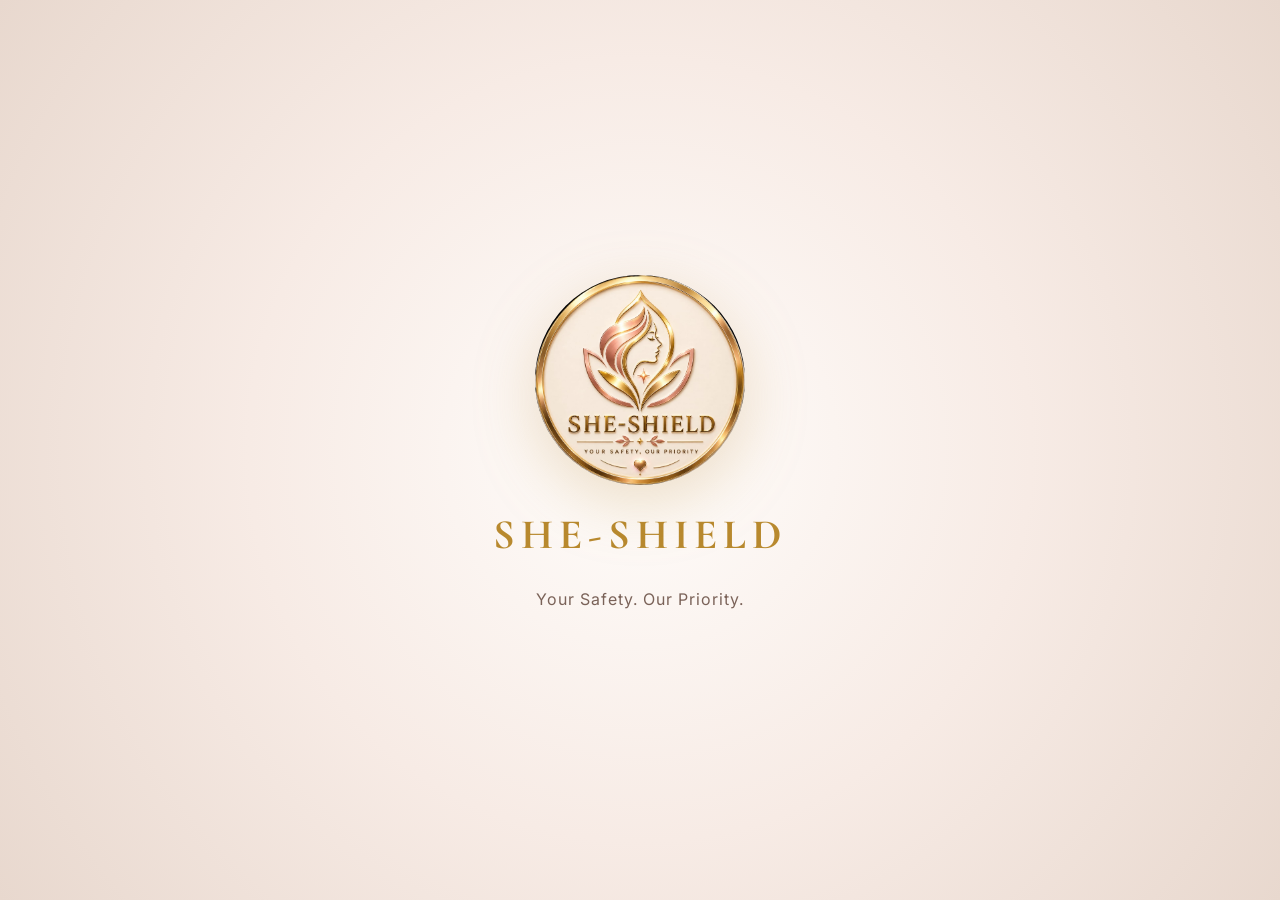
==== commit 792eb565: "Update index.html" ====
--- a/index.html
+++ b/index.html
@@ -4,10 +4,12 @@
     <meta charset="UTF-8">
     <meta name="viewport" content="width=device-width, initial-scale=1.0">
 
-    <meta name="theme-color" content="#3B2F2A">
-
     <title>SHE-SHIELD | Your Safety, Our Priority</title>
 
+    <meta name="description"
+          content="SHE-SHIELD women safety and AI stress and trauma assessment platform">
+
+    <link rel="icon" type="image/png" href="she-shield-logo.png">
     <link rel="stylesheet" href="style.css">
 </head>
 
@@ -17,76 +19,130 @@
 
 <div id="splashScreen" class="splash-screen">
 
-    <img
-        src="she-shield-logo.png.jpeg"
-        alt="SHE-SHIELD Logo"
-        class="splash-logo"
-    >
-
-    <h1>SHE-SHIELD</h1>
-
-    <div class="gold-line"></div>
-
-    <p data-i18n="tagline">
-        Your Safety, Our Priority.
-    </p>
+    <div class="splash-content">
+
+        <img
+            src="she-shield-logo.png"
+            alt="SHE-SHIELD Logo"
+            class="splash-logo"
+        >
+
+        <h1>SHE-SHIELD</h1>
+
+        <p>Your Safety. Our Priority.</p>
+
+        <div class="loading-line">
+            <span></span>
+        </div>
+
+    </div>
 
 </div>
 
 
+<!-- ================= LANGUAGE SCREEN ================= -->
+
+<section id="languageScreen" class="language-screen hidden">
+
+    <div class="language-card">
+
+        <img
+            src="she-shield-logo.png"
+            alt="SHE-SHIELD"
+            class="language-logo"
+        >
+
+        <h1 id="languageTitle">Choose Your Language</h1>
+
+        <p id="languageSubtitle">
+            Select your preferred language
+        </p>
+
+        <div class="language-options">
+
+            <button class="language-btn" data-lang="en">
+                🇬🇧 <span>English</span>
+            </button>
+
+            <button class="language-btn" data-lang="kn">
+                🇮🇳 <span>ಕನ್ನಡ</span>
+            </button>
+
+            <button class="language-btn" data-lang="te">
+                🇮🇳 <span>తెలుగు</span>
+            </button>
+
+            <button class="language-btn" data-lang="ta">
+                🇮🇳 <span>தமிழ்</span>
+            </button>
+
+            <button class="language-btn" data-lang="hi">
+                🇮🇳 <span>हिन्दी</span>
+            </button>
+
+        </div>
+
+        <button id="continueLanguage" class="gold-btn">
+            Continue →
+        </button>
+
+    </div>
+
+</section>
+
+
 <!-- ================= MAIN APP ================= -->
 
-<div id="app" class="app hidden">
+<div id="app" class="hidden">
 
     <!-- HEADER -->
 
     <header class="header">
 
-        <button class="brand" onclick="showPage('home')">
+        <div class="brand">
 
             <img
-                src="she-shield-logo.png.jpeg"
+                src="she-shield-logo.png"
                 alt="SHE-SHIELD"
+                class="brand-logo"
             >
 
             <div>
-                <strong>SHE-SHIELD</strong>
-                <small data-i18n="platform">
-                    Safety & Support Platform
-                </small>
-            </div>
-
-        </button>
-
-
-        <div class="header-right">
-
-            <!-- LANGUAGE -->
-
-            <div class="language-box">
-
-                🌐
-
-                <select id="languageSelect">
-
-                    <option value="en">English</option>
-
-                    <option value="kn">ಕನ್ನಡ</option>
-
-                    <option value="te">తెలుగు</option>
-
-                    <option value="ta">தமிழ்</option>
-
-                    <option value="hi">हिन्दी</option>
-
-                </select>
-
-            </div>
-
-            <button
-                class="menu-button"
-                onclick="showPage('home')"
-            >
+                <h2>SHE-SHIELD</h2>
+                <span id="brandSubtitle">
+                    Your Safety. Our Priority.
+                </span>
+            </div>
+
+        </div>
+
+
+        <nav class="desktop-nav">
+
+            <button data-page="home">Home</button>
+
+            <button data-page="safety">
+                Immediate Safety
+            </button>
+
+            <button data-page="assessment">
+                AI Assessment
+            </button>
+
+        </nav>
+
+
+        <div class="header-actions">
+
+            <select id="languageSelect">
+                <option value="en">English</option>
+                <option value="kn">ಕನ್ನಡ</option>
+                <option value="te">తెలుగు</option>
+                <option value="ta">தமிழ்</option>
+                <option value="hi">हिन्दी</option>
+            </select>
+
+            <button id="menuButton" class="menu-btn">
                 ☰
             </button>
 
@@ -95,52 +151,679 @@
     </header>
 
 
-    <!-- MAIN CONTENT -->
-
-    <main id="mainContent"></main>
-
-
-    <!-- TOAST -->
-
-    <div id="toast"></div>
-
-
-    <!-- BOTTOM NAVIGATION -->
-
-    <nav class="bottom-nav">
-
-        <button onclick="showPage('home')">
-            🏠
-            <span data-i18n="home">Home</span>
+    <!-- ================= MOBILE MENU ================= -->
+
+    <aside id="mobileMenu" class="mobile-menu">
+
+        <button data-page="home">⌂ Home</button>
+
+        <button data-page="safety">
+            🛡 Immediate Safety
         </button>
 
-        <button onclick="showPage('safety')">
-            🛡️
-            <span data-i18n="immediateSafety">
-                Immediate Safety
-            </span>
+        <button data-page="assessment">
+            🧠 AI Assessment
         </button>
 
-        <button onclick="showPage('assessment')">
-            🧠
-            <span data-i18n="assessment">
-                AI Assessment
-            </span>
+        <button data-page="incidents">
+            📋 Incidents
         </button>
 
-        <button onclick="showPage('contacts')">
-            👥
-            <span data-i18n="contacts">
-                Contacts
-            </span>
+        <button data-page="contacts">
+            👥 Trusted Contacts
         </button>
 
-    </nav>
-
-</div>
-
-
-<script src="script.js"></script>
-
-</body>
-</html>
+        <button data-page="evidence">
+            📷 Evidence
+        </button>
+
+        <button data-page="settings">
+            ⚙ Settings
+        </button>
+
+    </aside>
+
+
+    <main>
+
+        <!-- ================= HOME ================= -->
+
+        <section id="home" class="page active-page">
+
+            <div class="hero">
+
+                <div class="hero-content">
+
+                    <span class="eyebrow">
+                        ✦ A CALMER RESPONSE WHEN IT MATTERS
+                    </span>
+
+                    <h1>
+                        Your safety is not a single moment.
+                        <br>
+                        It is a system of support.
+                    </h1>
+
+                    <p>
+                        SHE-SHIELD brings immediate safety tools
+                        and AI-assisted stress and trauma assessment
+                        together in one private, professional space.
+                    </p>
+
+                </div>
+
+
+                <div class="hero-logo">
+
+                    <img
+                        src="she-shield-logo.png"
+                        alt="SHE-SHIELD"
+                    >
+
+                </div>
+
+            </div>
+
+
+            <div class="choice-grid">
+
+                <article class="choice-card safety-card">
+
+                    <div class="choice-icon">
+                        🛡
+                    </div>
+
+                    <h2>Immediate Safety</h2>
+
+                    <p>
+                        Need help right now?
+                        Access SOS, location sharing,
+                        emergency calls and safety tools.
+                    </p>
+
+                    <button
+                        class="primary-btn"
+                        data-page="safety"
+                    >
+                        Get Help →
+                    </button>
+
+                </article>
+
+
+                <article class="choice-card assessment-card">
+
+                    <div class="choice-icon">
+                        🧠
+                    </div>
+
+                    <h2>AI Stress & Trauma Assessment</h2>
+
+                    <p>
+                        Talk or write about what you are experiencing
+                        and receive a supportive risk assessment.
+                    </p>
+
+                    <button
+                        class="secondary-btn"
+                        data-page="assessment"
+                    >
+                        Start Assessment →
+                    </button>
+
+                </article>
+
+            </div>
+
+
+            <div class="feature-strip">
+
+                <div>
+                    <strong>FAST TOOLS</strong>
+                    <span>Emergency assistance</span>
+                </div>
+
+                <div>
+                    <strong>PRIVATE BY DESIGN</strong>
+                    <span>Your responses stay in your browser</span>
+                </div>
+
+                <div>
+                    <strong>MULTILINGUAL</strong>
+                    <span>English • Kannada • Telugu • Tamil • Hindi</span>
+                </div>
+
+            </div>
+
+        </section>
+
+
+        <!-- ================= SAFETY ================= -->
+
+        <section id="safety" class="page">
+
+            <div class="page-heading">
+
+                <span class="eyebrow">
+                    IMMEDIATE SAFETY
+                </span>
+
+                <h1>Emergency Response Center</h1>
+
+                <p>
+                    Choose the safest action for your situation.
+                </p>
+
+            </div>
+
+
+            <div class="safety-layout">
+
+                <!-- SOS -->
+
+                <div class="sos-panel">
+
+                    <div class="status-pill">
+                        <span class="status-dot"></span>
+                        Location Ready
+                    </div>
+
+                    <button id="sosButton" class="sos-button">
+
+                        <span>!</span>
+
+                        <strong>SOS</strong>
+
+                        <small>PRESS & HOLD</small>
+
+                    </button>
+
+                    <p id="sosStatus">
+                        Ready
+                    </p>
+
+
+                    <div class="sos-mini-grid">
+
+                        <button id="silentSos">
+                            🔇
+                            <span>Silent SOS</span>
+                        </button>
+
+                        <button id="autoSos">
+                            ⏱
+                            <span>Auto SOS</span>
+                        </button>
+
+                        <button id="shareLocation">
+                            📍
+                            <span>Share Location</span>
+                        </button>
+
+                    </div>
+
+                </div>
+
+
+                <!-- TOOLS -->
+
+                <div class="tools-panel">
+
+                    <div class="tool-card" id="locationTool">
+
+                        <span class="tool-icon">📍</span>
+
+                        <div>
+                            <h3>Live Location</h3>
+                            <p>Get your current location</p>
+                        </div>
+
+                        <button id="locationButton">
+                            →
+                        </button>
+
+                    </div>
+
+
+                    <div class="tool-card">
+
+                        <span class="tool-icon">📞</span>
+
+                        <div>
+                            <h3>Emergency Call</h3>
+                            <p>Call an emergency number</p>
+                        </div>
+
+                        <a
+                            href="tel:112"
+                            class="tool-action"
+                        >
+                            →
+                        </a>
+
+                    </div>
+
+
+                    <div class="tool-card">
+
+                        <span class="tool-icon">🚗</span>
+
+                        <div>
+                            <h3>Journey Safety</h3>
+                            <p>Track your journey</p>
+                        </div>
+
+                        <button id="journeyButton">
+                            →
+                        </button>
+
+                    </div>
+
+
+                    <div class="tool-card">
+
+                        <span class="tool-icon">📷</span>
+
+                        <div>
+                            <h3>Evidence Collection</h3>
+                            <p>Record notes and evidence</p>
+                        </div>
+
+                        <button data-page="evidence">
+                            →
+                        </button>
+
+                    </div>
+
+                </div>
+
+            </div>
+
+
+            <!-- SAFETY TOOLS -->
+
+            <div class="section-title">
+
+                <span>SAFETY TOOLS</span>
+
+                <h2>Additional protection</h2>
+
+            </div>
+
+
+            <div class="safety-tools-grid">
+
+                <button id="sirenButton" class="safety-tool">
+                    🔊
+                    <strong>Siren</strong>
+                    <small>Play emergency siren</small>
+                </button>
+
+
+                <button id="flashButton" class="safety-tool">
+                    💡
+                    <strong>Screen Flash</strong>
+                    <small>Flash screen for attention</small>
+                </button>
+
+
+                <button id="fakeCallButton" class="safety-tool">
+                    📱
+                    <strong>Fake Call</strong>
+                    <small>Simulate an incoming call</small>
+                </button>
+
+
+                <button
+                    class="safety-tool"
+                    data-page="tips"
+                >
+                    💡
+                    <strong>Safety Tips</strong>
+                    <small>Practical safety guidance</small>
+                </button>
+
+            </div>
+
+
+            <!-- TRUSTED CONTACTS -->
+
+            <div class="trusted-panel">
+
+                <div>
+
+                    <span class="eyebrow">
+                        TRUSTED SUPPORT
+                    </span>
+
+                    <h2>Trusted Contacts</h2>
+
+                    <p>
+                        Save people you trust for quick access
+                        during an emergency.
+                    </p>
+
+                </div>
+
+                <button
+                    class="gold-btn"
+                    data-page="contacts"
+                >
+                    Manage Contacts
+                </button>
+
+            </div>
+
+        </section>
+
+
+        <!-- ================= ASSESSMENT ================= -->
+
+        <section id="assessment" class="page">
+
+            <div class="page-heading">
+
+                <span class="eyebrow">
+                    AI STRESS & TRAUMA ASSESSMENT
+                </span>
+
+                <h1>
+                    You can start by telling us what you're experiencing.
+                </h1>
+
+                <p>
+                    This is a supportive screening tool, not a medical diagnosis.
+                </p>
+
+            </div>
+
+
+            <div class="assessment-layout">
+
+                <div class="assessment-card">
+
+                    <div class="assessment-tabs">
+
+                        <button
+                            id="textMode"
+                            class="active-tab"
+                        >
+                            Text
+                        </button>
+
+                        <button id="voiceMode">
+                            Voice
+                        </button>
+
+                    </div>
+
+
+                    <label for="assessmentText">
+                        Tell us what you are experiencing...
+                    </label>
+
+                    <textarea
+                        id="assessmentText"
+                        placeholder="Write your thoughts, feelings or situation here..."
+                    ></textarea>
+
+
+                    <button
+                        id="voiceButton"
+                        class="voice-button"
+                    >
+                        🎙
+                    </button>
+
+
+                    <button
+                        id="analyzeButton"
+                        class="primary-btn analyze-btn"
+                    >
+                        Analyze with AI →
+                    </button>
+
+
+                    <small class="privacy-note">
+                        🔒 Your response is processed locally for this demo.
+                    </small>
+
+                </div>
+
+
+                <!-- RESULT -->
+
+                <div
+                    id="assessmentResult"
+                    class="assessment-result hidden"
+                >
+
+                    <div class="score-circle">
+
+                        <strong id="scoreValue">
+                            0
+                        </strong>
+
+                        <span>/100</span>
+
+                    </div>
+
+                    <h2 id="riskLabel">
+                        Assessment Result
+                    </h2>
+
+                    <p id="riskDescription"></p>
+
+                    <div class="recommendations">
+
+                        <h3>Recommended Support</h3>
+
+                        <div class="recommendation-grid">
+
+                            <div>🤝 Counselling</div>
+                            <div>⚖ Legal Aid</div>
+                            <div>🏥 Medical Support</div>
+                            <div>🆘 Emergency Help</div>
+
+                        </div>
+
+                    </div>
+
+                </div>
+
+            </div>
+
+        </section>
+
+
+        <!-- ================= INCIDENTS ================= -->
+
+        <section id="incidents" class="page">
+
+            <div class="page-heading">
+
+                <span class="eyebrow">
+                    INCIDENT MANAGEMENT
+                </span>
+
+                <h1>Your Incident Records</h1>
+
+            </div>
+
+            <div id="incidentList" class="empty-state">
+
+                <div>📋</div>
+
+                <h2>No incidents recorded</h2>
+
+                <p>
+                    Emergency events will appear here during this session.
+                </p>
+
+            </div>
+
+        </section>
+
+
+        <!-- ================= CONTACTS ================= -->
+
+        <section id="contacts" class="page">
+
+            <div class="page-heading">
+
+                <span class="eyebrow">
+                    TRUSTED SUPPORT
+                </span>
+
+                <h1>Trusted Contacts</h1>
+
+            </div>
+
+
+            <div class="contact-form">
+
+                <input
+                    id="contactName"
+                    type="text"
+                    placeholder="Contact name"
+                >
+
+                <input
+                    id="contactPhone"
+                    type="tel"
+                    placeholder="Phone number"
+                >
+
+                <button
+                    id="addContact"
+                    class="gold-btn"
+                >
+                    Add Contact
+                </button>
+
+            </div>
+
+
+            <div id="contactsList" class="contacts-list"></div>
+
+        </section>
+
+
+        <!-- ================= EVIDENCE ================= -->
+
+        <section id="evidence" class="page">
+
+            <div class="page-heading">
+
+                <span class="eyebrow">
+                    SECURE EVIDENCE
+                </span>
+
+                <h1>Evidence Collection</h1>
+
+                <p>
+                    Store notes for the current browser session.
+                </p>
+
+            </div>
+
+
+            <div class="evidence-card">
+
+                <textarea
+                    id="evidenceNotes"
+                    placeholder="Write incident notes here..."
+                ></textarea>
+
+                <button
+                    id="saveEvidence"
+                    class="gold-btn"
+                >
+                    Save Evidence Note
+                </button>
+
+                <div id="evidenceList"></div>
+
+            </div>
+
+        </section>
+
+
+        <!-- ================= TIPS ================= -->
+
+        <section id="tips" class="page">
+
+            <div class="page-heading">
+
+                <span class="eyebrow">
+                    SAFETY GUIDANCE
+                </span>
+
+                <h1>Safety Tips</h1>
+
+            </div>
+
+
+            <div class="tips-grid">
+
+                <article>
+                    <span>01</span>
+                    <h3>Move to a safer place</h3>
+                    <p>
+                        If possible, move toward a public,
+                        well-lit location.
+                    </p>
+                </article>
+
+                <article>
+                    <span>02</span>
+                    <h3>Contact someone you trust</h3>
+                    <p>
+                        Let a trusted person know where you are.
+                    </p>
+                </article>
+
+                <article>
+                    <span>03</span>
+                    <h3>Keep your phone accessible</h3>
+                    <p>
+                        Keep emergency communication available.
+                    </p>
+                </article>
+
+                <article>
+                    <span>04</span>
+                    <h3>Use emergency services</h3>
+                    <p>
+                        If there is immediate danger, contact
+                        appropriate emergency services.
+                    </p>
+                </article>
+
+            </div>
+
+        </section>
+
+
+        <!-- ================= SETTINGS ================= -->
+
+        <section id="settings" class="page">
+
+            <div class="page-heading">
+
+                <span class="eyebrow">
+                    SETTINGS
+                </span>
+
+                <h1>Privacy & Preferences</h1>
+
+            </div>
+
+
+            <div class="settings-card">
+
+                <div>
+                    <h3>Selected Language</h3>
+                    <p id="currentLanguage">
+                        English
+                    </p>
--- a/style.css
+++ b/style.css
@@ -1,194 +1,1073 @@
-:root{
-  --milk:#FBF7F4;
-  --blush:#E8D8CE;
-  --rose:#B98F88;
-  --taupe:#7A6258;
-  --espresso:#3B2F2A;
-  --gold:#C99A3D;
-  --gold-light:#E8C77A;
-  --white:#fffdfb;
-  --danger:#8C3F3F;
-  --success:#55745C;
-  --shadow:0 18px 50px rgba(59,47,42,.12);
-  --radius:24px;
-}
-*{box-sizing:border-box}
-html{scroll-behavior:smooth}
-body{
-  margin:0;background:var(--milk);color:var(--espresso);
-  font-family:Inter,ui-sans-serif,system-ui,-apple-system,BlinkMacSystemFont,"Segoe UI",sans-serif;
-  min-height:100vh;
-}
-button,input,textarea{font:inherit}
-button{cursor:pointer}
-.hidden{display:none!important}
-.splash{
-  position:fixed;inset:0;z-index:1000;display:grid;place-items:center;
-  background:radial-gradient(circle at center,#211b18 0%,#120f0d 62%,#080706 100%);
-  transition:opacity .65s ease,visibility .65s ease;
-}
-.splash.hide{opacity:0;visibility:hidden}
-.splash-inner{text-align:center;color:#f7e9d2;padding:30px}
-.splash-logo{width:min(280px,70vw);display:block;margin:auto;filter:drop-shadow(0 18px 35px rgba(201,154,61,.22))}
-.splash-line{height:1px;width:90px;margin:20px auto 12px;background:linear-gradient(90deg,transparent,var(--gold-light),transparent)}
-.splash p{letter-spacing:.16em;text-transform:uppercase;font-size:.78rem;color:#ead8b8}
-.loader{display:block;width:22px;height:22px;border:2px solid rgba(232,199,122,.25);border-top-color:var(--gold-light);border-radius:50%;animation:spin 1s linear infinite;margin:22px auto}
-@keyframes spin{to{transform:rotate(360deg)}}
-.app{min-height:100vh}
-.topbar{
-  position:sticky;top:0;z-index:50;display:flex;align-items:center;justify-content:space-between;
-  padding:14px clamp(16px,4vw,56px);background:rgba(251,247,244,.92);backdrop-filter:blur(16px);
-  border-bottom:1px solid rgba(122,98,88,.12)
-}
-.brand{border:0;background:transparent;display:flex;align-items:center;gap:10px;color:var(--espresso);font-weight:800;letter-spacing:.08em}
-.brand img{width:42px;height:42px;border-radius:50%;object-fit:cover;box-shadow:0 6px 16px rgba(59,47,42,.12)}
-.top-actions{position:relative}
-.language-btn,.mini-btn,.back-btn,.secondary-btn{
-  border:1px solid rgba(122,98,88,.2);background:var(--white);color:var(--espresso);
-  border-radius:14px;padding:10px 14px
-}
-.language-menu{
-  position:absolute;right:0;top:50px;background:var(--white);border:1px solid rgba(122,98,88,.18);
-  border-radius:16px;box-shadow:var(--shadow);padding:7px;min-width:150px
-}
-.language-menu button{width:100%;text-align:left;background:transparent;border:0;border-radius:10px;padding:10px;color:var(--espresso)}
-.language-menu button:hover{background:var(--blush)}
-main{max-width:1180px;margin:auto;padding:30px 20px 50px}
-.view{display:none;animation:rise .45s ease}
-.view.active{display:block}
-@keyframes rise{from{opacity:0;transform:translateY(8px)}to{opacity:1;transform:none}}
-.hero{
-  min-height:480px;display:grid;grid-template-columns:1.1fr .9fr;align-items:center;gap:30px;
-  padding:clamp(25px,6vw,70px);border-radius:34px;
-  background:linear-gradient(135deg,var(--white),#f5e9e2 55%,var(--blush));
-  box-shadow:var(--shadow);overflow:hidden;position:relative
-}
-.hero:after{content:"";position:absolute;width:430px;height:430px;border-radius:50%;right:-170px;top:-170px;border:1px solid rgba(201,154,61,.25)}
-.hero-copy{position:relative;z-index:1}
-.eyebrow{display:inline-block;font-size:.72rem;letter-spacing:.18em;font-weight:800;color:var(--taupe);margin-bottom:12px}
-h1,h2,h3{margin:0 0 14px;line-height:1.08}
-h1{font-family:Georgia,serif;font-size:clamp(2.7rem,6vw,5.6rem);font-weight:500;max-width:720px}
-h2{font-family:Georgia,serif;font-size:clamp(2rem,4vw,3.2rem);font-weight:500}
-h3{font-size:1.3rem}
-.hero-copy p{max-width:620px;font-size:1.05rem;line-height:1.8;color:#69544b}
-.hero-logo{width:min(380px,80%);justify-self:center;filter:drop-shadow(0 25px 35px rgba(59,47,42,.16))}
-.home-grid{display:grid;grid-template-columns:repeat(2,1fr);gap:22px;margin-top:24px}
-.path-card{
-  min-height:240px;border:1px solid rgba(122,98,88,.15);border-radius:28px;padding:30px;text-align:left;
-  background:var(--white);color:var(--espresso);box-shadow:0 12px 34px rgba(59,47,42,.08);
-  transition:.25s;position:relative;overflow:hidden
-}
-.path-card:hover{transform:translateY(-5px);box-shadow:var(--shadow)}
-.safety-card{background:linear-gradient(145deg,#fffdfb,#f0dfd7)}
-.trauma-card{background:linear-gradient(145deg,#fffdfb,#eadfd9)}
-.path-icon{font-size:2rem;display:block;margin-bottom:35px}
-.path-label{display:block;font-family:Georgia,serif;font-size:1.55rem;margin-bottom:8px}
-.path-desc{display:block;color:#705c53;line-height:1.55;max-width:430px}
-.path-arrow{position:absolute;right:28px;bottom:25px;color:var(--gold);font-size:1.7rem}
-.trust-strip{display:flex;gap:12px;flex-wrap:wrap;margin:20px 0 0}
-.trust-strip span{background:rgba(255,253,251,.75);border:1px solid rgba(122,98,88,.12);padding:9px 13px;border-radius:999px;font-size:.8rem;color:var(--taupe)}
-.section-heading{padding:20px 0 25px}
-.section-heading p{color:#705c53;line-height:1.7;margin:0}
-.back-btn{margin-bottom:25px}
-.emergency-panel{
-  display:flex;align-items:center;justify-content:space-between;gap:15px;background:var(--espresso);color:#fff8f0;
-  padding:17px 20px;border-radius:20px;margin-bottom:20px
-}
-.status-dot{display:inline-block;width:9px;height:9px;border-radius:50%;background:#91c49a;margin-right:8px;box-shadow:0 0 0 5px rgba(145,196,154,.12)}
-.safety-grid{display:grid;grid-template-columns:repeat(4,1fr);gap:14px}
-.tool-card{
-  min-height:145px;border:1px solid rgba(122,98,88,.14);background:var(--white);border-radius:20px;padding:18px;
-  text-align:left;color:var(--espresso);box-shadow:0 8px 24px rgba(59,47,42,.06);transition:.22s
-}
-.tool-card:hover{transform:translateY(-3px);border-color:rgba(201,154,61,.45)}
-.tool-card.sos-card{grid-column:span 2;background:linear-gradient(145deg,#4b3932,#3b2f2a);color:#fff8f0;min-height:175px}
-.tool-icon{display:block;font-size:1.7rem;margin-bottom:18px}
-.tool-card strong{display:block;font-size:1rem;margin-bottom:7px}
-.tool-card small{display:block;color:#806d63;line-height:1.4}
-.sos-card small{color:#d8c6b8}
-.status-card{margin-top:18px;background:#f1e5de;border:1px solid #d9c0b4;border-radius:18px;padding:18px;line-height:1.6}
-.assessment-card{
-  background:var(--white);border:1px solid rgba(122,98,88,.14);box-shadow:var(--shadow);
-  border-radius:26px;padding:28px;margin-bottom:20px;position:relative
-}
-.step-badge{position:absolute;top:20px;right:22px;font-size:.75rem;color:var(--gold);font-weight:900;letter-spacing:.12em}
-.check-row{display:flex;gap:10px;align-items:flex-start;padding:15px;background:#f8f0ec;border-radius:15px;margin:18px 0}
-.primary-btn{
-  border:0;background:linear-gradient(135deg,var(--espresso),#5b453c);color:white;border-radius:14px;
-  padding:13px 18px;font-weight:700;box-shadow:0 10px 22px rgba(59,47,42,.15)
-}
-.secondary-btn{font-weight:700}
-.method-grid{display:grid;grid-template-columns:repeat(2,1fr);gap:15px}
-.method-card{
-  border:1px solid rgba(122,98,88,.15);background:#fbf6f2;border-radius:20px;padding:24px;text-align:left;color:var(--espresso)
-}
-.method-card span{font-size:2rem;display:block;margin-bottom:18px}
-.method-card strong{display:block;margin-bottom:7px}
-.method-card small{color:#705c53;line-height:1.5}
-textarea,input{
-  width:100%;border:1px solid rgba(122,98,88,.22);background:#fffdfb;border-radius:14px;padding:13px;
-  color:var(--espresso);outline:none
-}
-textarea:focus,input:focus{border-color:var(--gold);box-shadow:0 0 0 3px rgba(201,154,61,.12)}
-.voice-controls{display:flex;align-items:center;gap:12px;margin-bottom:14px}
-.muted{color:#806d63;font-size:.88rem}
-.slider-grid{display:grid;grid-template-columns:repeat(2,1fr);gap:16px;margin:20px 0}
-.slider-grid label{display:grid;grid-template-columns:1fr auto;gap:7px;color:#69544b}
-.slider-grid input{grid-column:1/2;padding:0;accent-color:var(--rose)}
-.slider-grid output{grid-column:2;grid-row:1/3;font-weight:800;color:var(--taupe)}
-.result-top{display:flex;justify-content:space-between;align-items:center;gap:20px}
-.svi-score{font-family:Georgia,serif;font-size:4.5rem;line-height:1;color:var(--espresso)}
-.risk-pill{display:inline-block;margin-top:8px;padding:7px 12px;border-radius:999px;background:#e8eee8;color:var(--success);font-weight:800;font-size:.78rem;letter-spacing:.1em}
-.risk-ring{
-  width:120px;height:120px;border-radius:50%;display:grid;place-items:center;
-  background:conic-gradient(var(--gold) 0deg,#e7ddd6 0deg);position:relative
-}
-.risk-ring:after{content:"";position:absolute;inset:10px;border-radius:50%;background:var(--white)}
-.risk-ring span{position:relative;z-index:1;font-weight:900}
-.meter{height:12px;background:#eee4df;border-radius:99px;overflow:hidden;margin:25px 0}
-.meter span{display:block;height:100%;width:0;background:linear-gradient(90deg,#7b9b7e,#d0ae62,#a76555);transition:width .7s}
-.recommendation-list{display:grid;grid-template-columns:repeat(2,1fr);gap:12px}
-.recommendation{padding:15px;border-radius:15px;background:#f7eeea;border:1px solid rgba(122,98,88,.1)}
-.disclaimer{font-size:.8rem;color:#806d63;line-height:1.6;margin-top:20px}
-.form-grid{display:grid;grid-template-columns:1fr 1fr;gap:15px;margin-bottom:15px}
-.form-grid label{display:grid;gap:7px}
-.contact-list{display:grid;gap:10px;margin-top:18px}
-.contact-item{display:flex;justify-content:space-between;align-items:center;background:#f7eeea;padding:14px;border-radius:14px}
-.contact-item button{border:0;background:transparent;color:var(--danger);font-weight:700}
-.footer{max-width:1180px;margin:auto;padding:10px 20px 30px;display:flex;justify-content:space-between;gap:15px;color:#806d63;font-size:.78rem}
-.toast{
-  position:fixed;right:20px;bottom:20px;z-index:1001;max-width:360px;background:var(--espresso);color:#fff;
-  padding:13px 16px;border-radius:14px;box-shadow:var(--shadow);opacity:0;transform:translateY(12px);pointer-events:none;transition:.25s
-}
-.toast.show{opacity:1;transform:none}
-.modal{position:fixed;inset:0;z-index:900;background:rgba(25,20,18,.72);display:grid;place-items:center;padding:20px}
-.modal-card{background:var(--white);border-radius:28px;padding:32px;text-align:center;max-width:420px;width:100%;box-shadow:var(--shadow)}
-.modal-icon{font-size:2.5rem}
-.countdown{font-family:Georgia,serif;font-size:6rem;color:var(--danger);line-height:1;margin:12px}
-.flash-overlay{position:fixed;inset:0;z-index:950;background:#fff;display:grid;place-items:start end}
-.flash-close{margin:25px;border:0;background:#111;color:#fff;width:45px;height:45px;border-radius:50%;font-size:1.8rem}
-.fake-call{position:fixed;inset:0;z-index:960;background:linear-gradient(180deg,#1b1715,#3b2f2a);color:#fff;display:flex;flex-direction:column;align-items:center;justify-content:center;gap:12px}
-.fake-call-avatar{width:100px;height:100px;border-radius:50%;display:grid;place-items:center;background:#efe1d9;color:var(--espresso);font-size:3rem}
-.fake-call-actions{display:flex;gap:70px;margin-top:50px}
-.fake-call-actions button{width:65px;height:65px;border:0;border-radius:50%;color:white;font-size:1.5rem}
-.call-decline{background:#9a4b4b}
-.call-answer{background:#5c8a63}
-@media(max-width:900px){
-  .hero{grid-template-columns:1fr;text-align:center}
-  .hero-copy p{margin-left:auto;margin-right:auto}
-  .hero-logo{width:240px}
-  .safety-grid{grid-template-columns:repeat(2,1fr)}
-}
-@media(max-width:650px){
-  .topbar{padding:10px 14px}
-  .brand span{display:none}
-  main{padding:18px 14px 35px}
-  .hero{min-height:auto;padding:30px 22px}
-  .home-grid,.method-grid,.slider-grid,.recommendation-list,.form-grid{grid-template-columns:1fr}
-  .safety-grid{grid-template-columns:1fr 1fr}
-  .tool-card.sos-card{grid-column:span 2}
-  .trust-strip{display:grid}
-  .footer{padding-left:14px;padding-right:14px;flex-direction:column}
-  .emergency-panel{align-items:flex-start;flex-direction:column}
-}
-
+@import url('https://fonts.googleapis.com/css2?family=Cormorant+Garamond:wght@500;600;700&family=Inter:wght@400;500;600;700&display=swap');
+
+:root {
+
+    --milk: #FBF7F4;
+    --blush-oat: #E8D8CE;
+    --dusty-rose: #B98F88;
+    --cocoa-taupe: #7A6258;
+    --espresso: #3B2F2A;
+
+    --gold: #B8892E;
+    --light-gold: #D8AF58;
+
+    --white: #FFFDFB;
+
+    --danger: #B3261E;
+
+    --shadow:
+        0 18px 45px rgba(59,47,42,0.10);
+
+}
+
+* {
+    box-sizing: border-box;
+}
+
+html {
+    scroll-behavior: smooth;
+}
+
+body {
+
+    margin: 0;
+
+    background:
+        radial-gradient(
+            circle at 80% 10%,
+            rgba(232,216,206,0.5),
+            transparent 35%
+        ),
+        var(--milk);
+
+    color: var(--espresso);
+
+    font-family: "Inter", sans-serif;
+}
+
+
+/* ================= GENERAL ================= */
+
+button,
+input,
+textarea,
+select {
+    font: inherit;
+}
+
+button {
+    cursor: pointer;
+}
+
+.hidden {
+    display: none !important;
+}
+
+
+/* ================= SPLASH ================= */
+
+.splash-screen {
+
+    position: fixed;
+
+    inset: 0;
+
+    z-index: 9999;
+
+    display: flex;
+
+    flex-direction: column;
+
+    align-items: center;
+
+    justify-content: center;
+
+    text-align: center;
+
+    background:
+        radial-gradient(
+            circle,
+            #fffdfb,
+            #f7ebe5,
+            #e8d8ce
+        );
+
+}
+
+.splash-logo {
+
+    width: 210px;
+
+    height: 210px;
+
+    border-radius: 50%;
+
+    object-fit: cover;
+
+    filter:
+        drop-shadow(
+            0 18px 30px
+            rgba(184,137,46,0.25)
+        );
+
+    animation: logoAppear 1s ease;
+
+}
+
+.splash-screen h1 {
+
+    margin-top: 20px;
+
+    font-family:
+        "Cormorant Garamond",
+        serif;
+
+    letter-spacing: 6px;
+
+    font-size: 42px;
+
+    color: var(--gold);
+
+}
+
+.splash-screen p {
+
+    color: var(--cocoa-taupe);
+
+    letter-spacing: 1px;
+
+}
+
+.gold-line {
+
+    width: 100px;
+
+    height: 1px;
+
+    background:
+        linear-gradient(
+            90deg,
+            transparent,
+            var(--gold),
+            transparent
+        );
+
+}
+
+@keyframes logoAppear {
+
+    from {
+        opacity: 0;
+        transform: scale(0.8);
+    }
+
+    to {
+        opacity: 1;
+        transform: scale(1);
+    }
+
+}
+
+
+/* ================= HEADER ================= */
+
+.header {
+
+    position: sticky;
+
+    top: 0;
+
+    z-index: 100;
+
+    display: flex;
+
+    justify-content: space-between;
+
+    align-items: center;
+
+    padding: 13px 5%;
+
+    background:
+        rgba(251,247,244,0.93);
+
+    backdrop-filter: blur(15px);
+
+    border-bottom:
+        1px solid
+        rgba(184,137,46,0.2);
+
+}
+
+.brand {
+
+    border: none;
+
+    background: none;
+
+    display: flex;
+
+    align-items: center;
+
+    gap: 10px;
+
+    color: var(--espresso);
+
+}
+
+.brand img {
+
+    width: 48px;
+
+    height: 48px;
+
+    border-radius: 50%;
+
+    object-fit: cover;
+
+}
+
+.brand strong {
+
+    display: block;
+
+    font-family:
+        "Cormorant Garamond",
+        serif;
+
+    font-size: 25px;
+
+    letter-spacing: 2px;
+
+}
+
+.brand small {
+
+    display: block;
+
+    color: var(--cocoa-taupe);
+
+    font-size: 10px;
+
+}
+
+.header-right {
+
+    display: flex;
+
+    align-items: center;
+
+    gap: 10px;
+
+}
+
+.language-box {
+
+    display: flex;
+
+    align-items: center;
+
+    gap: 5px;
+
+    padding: 8px 13px;
+
+    border:
+        1px solid
+        rgba(122,98,88,0.2);
+
+    border-radius: 30px;
+
+    background: var(--white);
+
+}
+
+.language-box select {
+
+    border: none;
+
+    outline: none;
+
+    background: transparent;
+
+    color: var(--espresso);
+
+}
+
+.menu-button {
+
+    width: 42px;
+
+    height: 42px;
+
+    border-radius: 50%;
+
+    border:
+        1px solid
+        rgba(122,98,88,0.2);
+
+    background: var(--white);
+
+}
+
+
+/* ================= MAIN ================= */
+
+main {
+
+    width: min(1180px, 90%);
+
+    margin: auto;
+
+    padding: 45px 0 100px;
+
+}
+
+
+/* ================= HERO ================= */
+
+.hero {
+
+    display: grid;
+
+    grid-template-columns:
+        1.1fr 0.9fr;
+
+    gap: 45px;
+
+    align-items: center;
+
+}
+
+.eyebrow {
+
+    color: var(--gold);
+
+    font-size: 12px;
+
+    font-weight: 700;
+
+    letter-spacing: 2px;
+
+    text-transform: uppercase;
+
+}
+
+.hero h1 {
+
+    font-family:
+        "Cormorant Garamond",
+        serif;
+
+    font-size:
+        clamp(48px, 7vw, 78px);
+
+    line-height: 0.95;
+
+    margin: 18px 0;
+
+}
+
+.hero h1 span {
+
+    color: var(--gold);
+
+}
+
+.hero p {
+
+    color: var(--cocoa-taupe);
+
+    line-height: 1.8;
+
+    font-size: 16px;
+
+}
+
+.hero-logo {
+
+    display: flex;
+
+    justify-content: center;
+
+}
+
+.hero-logo img {
+
+    width: min(390px, 85%);
+
+    border-radius: 50%;
+
+    filter:
+        drop-shadow(
+            0 25px 40px
+            rgba(59,47,42,0.15)
+        );
+
+}
+
+
+/* ================= TWO MAIN OPTIONS ================= */
+
+.choice-grid {
+
+    display: grid;
+
+    grid-template-columns:
+        1fr 1fr;
+
+    gap: 22px;
+
+    margin-top: 35px;
+
+}
+
+.choice-card {
+
+    position: relative;
+
+    overflow: hidden;
+
+    min-height: 270px;
+
+    padding: 30px;
+
+    border-radius: 28px;
+
+    border:
+        1px solid
+        rgba(184,137,46,0.25);
+
+    background:
+        linear-gradient(
+            145deg,
+            #fffdfb,
+            #f1e2db
+        );
+
+    box-shadow: var(--shadow);
+
+}
+
+.choice-card:nth-child(2) {
+
+    background:
+        linear-gradient(
+            145deg,
+            #fffaf7,
+            #ead8d2
+        );
+
+}
+
+.choice-card h2 {
+
+    font-family:
+        "Cormorant Garamond",
+        serif;
+
+    font-size: 34px;
+
+    margin: 15px 0 8px;
+
+}
+
+.choice-card p {
+
+    color: var(--cocoa-taupe);
+
+    line-height: 1.6;
+
+}
+
+.choice-icon {
+
+    font-size: 40px;
+
+}
+
+
+/* ================= BUTTONS ================= */
+
+.gold-btn {
+
+    border: none;
+
+    border-radius: 999px;
+
+    padding: 13px 22px;
+
+    color: white;
+
+    font-weight: 700;
+
+    background:
+        linear-gradient(
+            135deg,
+            #9D6E20,
+            #D8AF58,
+            #9D6E20
+        );
+
+    box-shadow:
+        0 10px 25px
+        rgba(184,137,46,0.25);
+
+}
+
+.outline-btn {
+
+    border:
+        1px solid
+        var(--gold);
+
+    border-radius: 999px;
+
+    padding: 12px 20px;
+
+    background: transparent;
+
+    color: var(--espresso);
+
+    font-weight: 700;
+
+}
+
+
+/* ================= PANELS ================= */
+
+.panel {
+
+    margin-bottom: 22px;
+
+    padding: 28px;
+
+    border-radius: 26px;
+
+    background:
+        rgba(255,253,251,0.9);
+
+    border:
+        1px solid
+        rgba(184,137,46,0.18);
+
+    box-shadow: var(--shadow);
+
+}
+
+.panel h2 {
+
+    font-family:
+        "Cormorant Garamond",
+        serif;
+
+    font-size: 38px;
+
+    margin-top: 0;
+
+}
+
+.panel p {
+
+    color: var(--cocoa-taupe);
+
+    line-height: 1.6;
+
+}
+
+
+/* ================= SOS ================= */
+
+.sos-section {
+
+    text-align: center;
+
+}
+
+.sos-button {
+
+    width: 190px;
+
+    height: 190px;
+
+    border-radius: 50%;
+
+    border:
+        10px solid
+        #f7d5d2;
+
+    background:
+        radial-gradient(
+            circle,
+            #E9443C,
+            #A91510
+        );
+
+    color: white;
+
+    font-size: 30px;
+
+    font-weight: 800;
+
+    box-shadow:
+        0 0 0 10px
+        rgba(179,38,30,0.08),
+        0 25px 50px
+        rgba(179,38,30,0.25);
+
+}
+
+.sos-button small {
+
+    display: block;
+
+    font-size: 11px;
+
+    margin-top: 5px;
+
+}
+
+.status {
+
+    max-width: 600px;
+
+    margin: 20px auto;
+
+    padding: 12px;
+
+    border-radius: 14px;
+
+    background: #f2e9e4;
+
+    color: var(--cocoa-taupe);
+
+}
+
+
+/* ================= TOOL GRID ================= */
+
+.tool-grid {
+
+    display: grid;
+
+    grid-template-columns:
+        repeat(4,1fr);
+
+    gap: 13px;
+
+}
+
+.tool {
+
+    min-height: 140px;
+
+    padding: 18px;
+
+    text-align: left;
+
+    border-radius: 18px;
+
+    border:
+        1px solid
+        rgba(122,98,88,0.15);
+
+    background: white;
+
+    transition: .2s;
+
+}
+
+.tool:hover {
+
+    transform: translateY(-3px);
+
+    box-shadow:
+        0 10px 25px
+        rgba(59,47,42,0.08);
+
+}
+
+.tool-icon {
+
+    font-size: 28px;
+
+}
+
+.tool strong {
+
+    display: block;
+
+    margin-top: 9px;
+
+}
+
+.tool small {
+
+    display: block;
+
+    margin-top: 5px;
+
+    color: var(--cocoa-taupe);
+
+    line-height: 1.4;
+
+}
+
+
+/* ================= LOCATION ================= */
+
+.location-box {
+
+    margin-top: 15px;
+
+    padding: 15px;
+
+    border-radius: 15px;
+
+    background: #f4ece7;
+
+    color: var(--cocoa-taupe);
+
+}
+
+
+/* ================= ASSESSMENT ================= */
+
+.assessment-grid {
+
+    display: grid;
+
+    grid-template-columns:
+        1fr 1fr;
+
+    gap: 20px;
+
+}
+
+textarea {
+
+    width: 100%;
+
+    min-height: 200px;
+
+    resize: vertical;
+
+    padding: 15px;
+
+    border-radius: 15px;
+
+    border:
+        1px solid
+        rgba(122,98,88,0.2);
+
+    outline: none;
+
+}
+
+.score {
+
+    font-family:
+        "Cormorant Garamond",
+        serif;
+
+    font-size: 75px;
+
+    color: var(--gold);
+
+    font-weight: 700;
+
+}
+
+.progress {
+
+    height: 10px;
+
+    border-radius: 20px;
+
+    background: #eadfd9;
+
+    overflow: hidden;
+
+}
+
+.progress span {
+
+    display: block;
+
+    height: 100%;
+
+    background:
+        linear-gradient(
+            90deg,
+            var(--gold),
+            var(--dusty-rose)
+        );
+
+}
+
+.risk {
+
+    display: inline-block;
+
+    padding: 8px 14px;
+
+    border-radius: 30px;
+
+    font-weight: 800;
+
+}
+
+.low {
+
+    background: #e3f2e5;
+
+    color: #276333;
+
+}
+
+.moderate {
+
+    background: #fff3c8;
+
+    color: #725700;
+
+}
+
+.high {
+
+    background: #ffe0c8;
+
+    color: #9b4c00;
+
+}
+
+.critical {
+
+    background: #ffd8d6;
+
+    color: #9c1610;
+
+}
+
+
+/* ================= CONTACTS ================= */
+
+.contact {
+
+    display: flex;
+
+    justify-content: space-between;
+
+    align-items: center;
+
+    padding: 14px;
+
+    margin: 8px 0;
+
+    border-radius: 15px;
+
+    background: white;
+
+    border:
+        1px solid
+        rgba(122,98,88,0.15);
+
+}
+
+
+/* ================= MODAL ================= */
+
+.modal {
+
+    position: fixed;
+
+    inset: 0;
+
+    z-index: 500;
+
+    display: flex;
+
+    justify-content: center;
+
+    align-items: center;
+
+    padding: 20px;
+
+    background:
+        rgba(59,47,42,0.45);
+
+}
+
+.modal-box {
+
+    width: min(520px,100%);
+
+    padding: 25px;
+
+    border-radius: 24px;
+
+    background: var(--milk);
+
+    box-shadow:
+        0 30px 80px
+        rgba(0,0,0,.25);
+
+}
+
+.close {
+
+    float: right;
+
+    border: none;
+
+    background: none;
+
+    font-size: 25px;
+
+}
+
+
+/* ================= TOAST ================= */
+
+#toast {
+
+    position: fixed;
+
+    left: 50%;
+
+    bottom: 90px;
+
+    z-index: 800;
+
+    transform:
+        translate(-50%,20px);
+
+    opacity: 0;
+
+    pointer-events: none;
+
+    padding: 13px 18px;
+
+    border-radius: 14px;
+
+    background: var(--espresso);
+
+    color: white;
+
+    transition: .25s;
+
+}
+
+#toast.show {
+
+    opacity: 1;
+
+    transform:
+        translate(-50%,0);
+
+}
+
+
+/* ================= BOTTOM NAV ================= */
+
+.bottom-nav {
+
+    position: fixed;
+
+    left: 0;
+
+    right: 0;
+
+    bottom: 0;
+
+    z-index: 90;
+
+    display: flex;
+
+    justify-content: center;
+
+    background:
+        rgba(255,253,251,0.95);
+
+    backdrop-filter: blur(15px);
+
+    border-top:
+        1px solid
+        rgba(184,137,46,0.18);
+
+    padding: 8px;
+
+}
+
+.bottom-nav button {
+
+    flex: 1;
+
+    max-width: 150px;
+
+    border: none;
+
+    background: transparent;
+
+    color: var(--cocoa-taupe);
+
+    padding: 6px;
+
+}
+
+.bottom-nav span {
+
+    display: block;
+
+    font-size: 10px;
+
+    margin-top: 3px;
+
+}
+
+
+/* ================= RESPONSIVE ================= */
+
+@media(max-width:900px) {
+
+    .hero,
+    .assessment-grid {
+
+        grid-template-columns: 1fr;
+
+    }
+
+    .tool-grid {
+
+        grid-template-columns:
+            repeat(2,1fr);
+
+    }
+
+}
+
+@media(max-width:600px) {
+
+    .choice-grid {
+
+        grid-template-columns: 1fr;
+
+    }
+
+    .tool-grid {
+
+        grid-template-columns: 1fr;
+
+    }
+
+    .brand small {
+
+        display: none;
+
+    }
+
+    .brand strong {
+
+        font-size: 20px;
+
+    }
+
+}
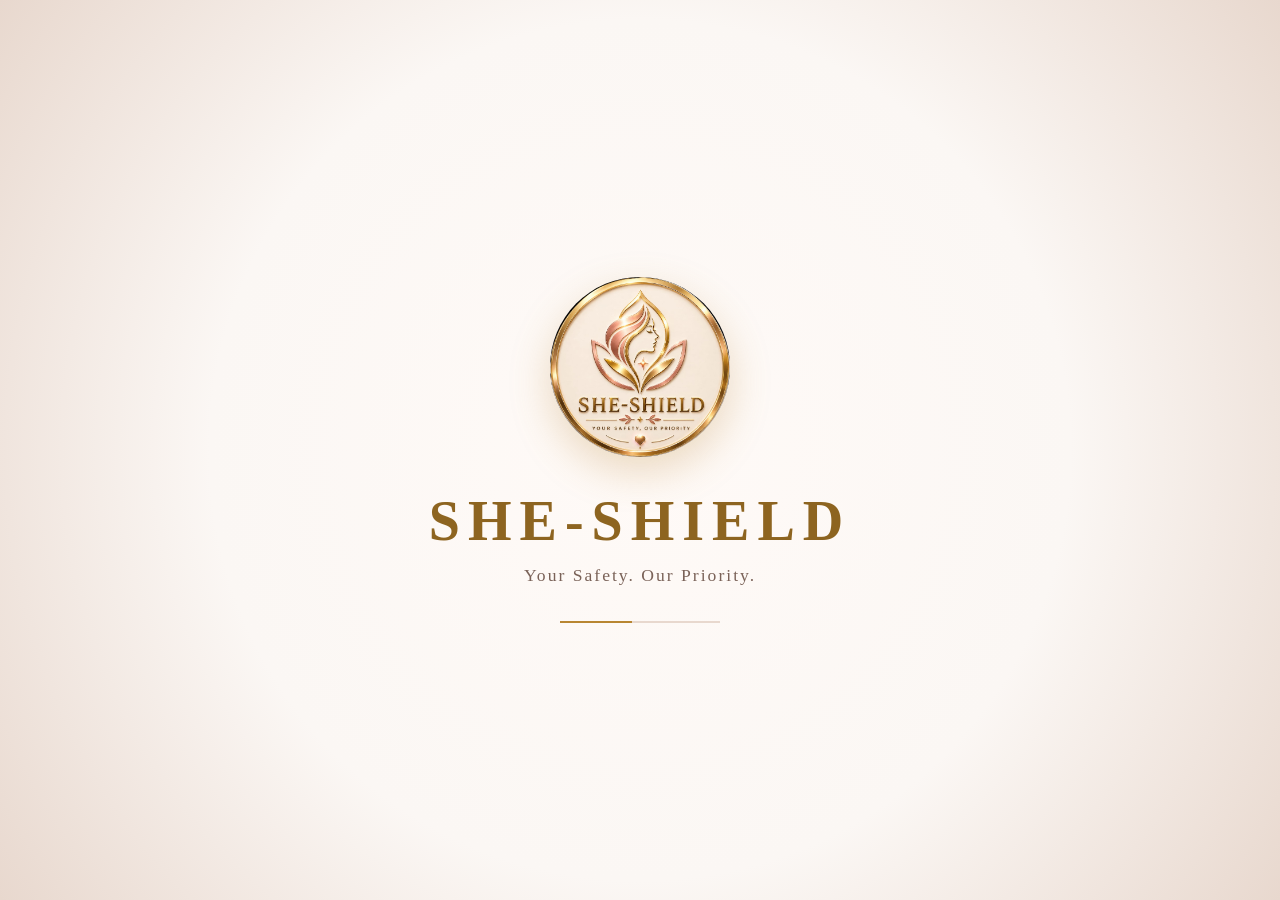
==== commit 228ca216: "Update index.html" ====
--- a/index.html
+++ b/index.html
@@ -827,3 +827,35 @@
                     <p id="currentLanguage">
                         English
                     </p>
+                    </div>
+
+                <div class="setting-row">
+                    <h3>Language</h3>
+                    <select id="settingsLanguage">
+                        <option value="en">English</option>
+                        <option value="kn">ಕನ್ನಡ</option>
+                        <option value="te">తెలుగు</option>
+                        <option value="ta">தமிழ்</option>
+                        <option value="hi">हिन्दी</option>
+                    </select>
+                </div>
+
+                <div class="setting-row">
+                    <h3>Privacy</h3>
+                    <p>Your information is stored locally in this browser.</p>
+                </div>
+
+            </div>
+
+        </section>
+
+    </main>
+
+</div>
+
+<!-- ================= SCRIPTS ================= -->
+
+<script src="script.js"></script>
+
+</body>
+</html>
--- a/style.css
+++ b/style.css
@@ -1,4 +1,7 @@
-@import url('https://fonts.googleapis.com/css2?family=Cormorant+Garamond:wght@500;600;700&family=Inter:wght@400;500;600;700&display=swap');
+/* =====================================================
+   SHE-SHIELD
+   PREMIUM WOMEN SAFETY PLATFORM
+   ===================================================== */
 
 :root {
 
@@ -8,19 +11,29 @@
     --cocoa-taupe: #7A6258;
     --espresso: #3B2F2A;
 
-    --gold: #B8892E;
-    --light-gold: #D8AF58;
-
-    --white: #FFFDFB;
-
-    --danger: #B3261E;
+    --gold: #B88632;
+    --gold-light: #D6AF62;
+    --gold-dark: #8D6420;
+
+    --white: #ffffff;
+
+    --danger: #b92d35;
+    --danger-light: #e65b63;
 
     --shadow:
-        0 18px 45px rgba(59,47,42,0.10);
-
-}
+        0 20px 60px rgba(59,47,42,0.12);
+
+    --radius: 22px;
+
+    --transition: 0.3s ease;
+}
+
+
+/* ================= RESET ================= */
 
 * {
+    margin: 0;
+    padding: 0;
     box-sizing: border-box;
 }
 
@@ -29,24 +42,23 @@
 }
 
 body {
-
-    margin: 0;
+    font-family:
+        Georgia,
+        "Times New Roman",
+        serif;
 
     background:
         radial-gradient(
-            circle at 80% 10%,
-            rgba(232,216,206,0.5),
+            circle at top right,
+            rgba(232,216,206,0.65),
             transparent 35%
         ),
         var(--milk);
 
     color: var(--espresso);
 
-    font-family: "Inter", sans-serif;
-}
-
-
-/* ================= GENERAL ================= */
+    min-height: 100vh;
+}
 
 button,
 input,
@@ -59,8 +71,9 @@
     cursor: pointer;
 }
 
-.hidden {
-    display: none !important;
+a {
+    color: inherit;
+    text-decoration: none;
 }
 
 
@@ -69,103 +82,280 @@
 .splash-screen {
 
     position: fixed;
-
     inset: 0;
 
     z-index: 9999;
 
     display: flex;
-
-    flex-direction: column;
-
+    justify-content: center;
     align-items: center;
-
-    justify-content: center;
-
-    text-align: center;
 
     background:
         radial-gradient(
             circle,
-            #fffdfb,
-            #f7ebe5,
-            #e8d8ce
+            #fffaf7 0%,
+            var(--milk) 55%,
+            var(--blush-oat) 100%
         );
 
+    transition:
+        opacity 0.8s ease,
+        visibility 0.8s ease;
+}
+
+.splash-screen.hide {
+    opacity: 0;
+    visibility: hidden;
+}
+
+.splash-content {
+    text-align: center;
+    animation: splashIn 1.2s ease;
 }
 
 .splash-logo {
-
-    width: 210px;
-
-    height: 210px;
+    width: 180px;
+    height: 180px;
+
+    object-fit: cover;
 
     border-radius: 50%;
 
+    box-shadow:
+        0 15px 40px rgba(184,134,50,0.28);
+
+    margin-bottom: 28px;
+}
+
+.splash-content h1 {
+    font-size: clamp(2rem, 5vw, 3.5rem);
+    letter-spacing: 8px;
+    color: var(--gold-dark);
+}
+
+.splash-content p {
+    margin-top: 12px;
+
+    font-size: 1.1rem;
+    letter-spacing: 2px;
+
+    color: var(--cocoa-taupe);
+}
+
+.loading-line {
+    width: 160px;
+    height: 2px;
+
+    background: var(--blush-oat);
+
+    margin: 35px auto 0;
+
+    overflow: hidden;
+}
+
+.loading-line span {
+    display: block;
+
+    width: 45%;
+    height: 100%;
+
+    background: var(--gold);
+
+    animation: loading 1.5s infinite;
+}
+
+
+/* ================= LANGUAGE ================= */
+
+.language-screen {
+
+    position: fixed;
+    inset: 0;
+
+    z-index: 9000;
+
+    display: flex;
+    justify-content: center;
+    align-items: center;
+
+    padding: 25px;
+
+    background: var(--milk);
+}
+
+.language-card {
+
+    width: min(450px, 100%);
+
+    padding: 45px 35px;
+
+    background: rgba(255,255,255,0.8);
+
+    border:
+        1px solid rgba(184,134,50,0.25);
+
+    border-radius: 30px;
+
+    box-shadow: var(--shadow);
+
+    text-align: center;
+}
+
+.language-logo {
+
+    width: 125px;
+    height: 125px;
+
+    border-radius: 50%;
+
     object-fit: cover;
 
-    filter:
-        drop-shadow(
-            0 18px 30px
-            rgba(184,137,46,0.25)
-        );
-
-    animation: logoAppear 1s ease;
-
-}
-
-.splash-screen h1 {
-
-    margin-top: 20px;
-
-    font-family:
-        "Cormorant Garamond",
-        serif;
-
-    letter-spacing: 6px;
-
-    font-size: 42px;
-
-    color: var(--gold);
-
-}
-
-.splash-screen p {
+    margin-bottom: 25px;
+}
+
+.language-card h1 {
+    font-size: 2rem;
+}
+
+.language-card > p {
+    margin: 10px 0 25px;
 
     color: var(--cocoa-taupe);
-
-    letter-spacing: 1px;
-
-}
-
-.gold-line {
-
-    width: 100px;
-
-    height: 1px;
+}
+
+.language-options {
+    display: grid;
+    gap: 10px;
+}
+
+.language-btn {
+
+    display: flex;
+    align-items: center;
+    gap: 14px;
+
+    width: 100%;
+
+    padding: 15px 18px;
+
+    border:
+        1px solid rgba(122,98,88,0.15);
+
+    border-radius: 14px;
+
+    background: white;
+
+    color: var(--espresso);
+
+    transition: var(--transition);
+}
+
+.language-btn:hover,
+.language-btn.selected {
+
+    border-color: var(--gold);
+
+    background: #fffaf3;
+
+    transform: translateY(-2px);
+}
+
+.language-btn span {
+    flex: 1;
+    text-align: left;
+}
+
+
+/* ================= COMMON ================= */
+
+.hidden {
+    display: none !important;
+}
+
+.gold-btn {
+
+    border: none;
+
+    padding: 13px 22px;
+
+    border-radius: 12px;
+
+    color: white;
 
     background:
         linear-gradient(
-            90deg,
-            transparent,
-            var(--gold),
-            transparent
+            135deg,
+            var(--gold-light),
+            var(--gold-dark)
         );
 
-}
-
-@keyframes logoAppear {
-
-    from {
-        opacity: 0;
-        transform: scale(0.8);
-    }
-
-    to {
-        opacity: 1;
-        transform: scale(1);
-    }
-
+    box-shadow:
+        0 8px 20px rgba(184,134,50,0.22);
+
+    transition: var(--transition);
+}
+
+.gold-btn:hover {
+    transform: translateY(-2px);
+}
+
+.primary-btn,
+.secondary-btn {
+
+    border: none;
+
+    padding: 15px 22px;
+
+    border-radius: 13px;
+
+    font-weight: bold;
+
+    transition: var(--transition);
+}
+
+.primary-btn {
+
+    color: white;
+
+    background:
+        linear-gradient(
+            135deg,
+            var(--espresso),
+            var(--cocoa-taupe)
+        );
+}
+
+.secondary-btn {
+
+    color: white;
+
+    background:
+        linear-gradient(
+            135deg,
+            var(--dusty-rose),
+            var(--cocoa-taupe)
+        );
+}
+
+.primary-btn:hover,
+.secondary-btn:hover {
+    transform: translateY(-3px);
+    box-shadow: 0 10px 25px rgba(59,47,42,0.18);
+}
+
+.eyebrow {
+
+    display: inline-block;
+
+    margin-bottom: 15px;
+
+    color: var(--gold-dark);
+
+    font-size: 0.75rem;
+
+    font-weight: bold;
+
+    letter-spacing: 3px;
 }
 
 
@@ -174,900 +364,1230 @@
 .header {
 
     position: sticky;
-
     top: 0;
 
-    z-index: 100;
+    z-index: 1000;
 
     display: flex;
-
+    align-items: center;
     justify-content: space-between;
 
+    padding: 14px 5%;
+
+    background:
+        rgba(251,247,244,0.92);
+
+    backdrop-filter: blur(18px);
+
+    border-bottom:
+        1px solid rgba(122,98,88,0.12);
+}
+
+.brand {
+
+    display: flex;
     align-items: center;
 
-    padding: 13px 5%;
-
-    background:
-        rgba(251,247,244,0.93);
-
-    backdrop-filter: blur(15px);
+    gap: 12px;
+}
+
+.brand-logo {
+
+    width: 52px;
+    height: 52px;
+
+    object-fit: cover;
+
+    border-radius: 50%;
+}
+
+.brand h2 {
+
+    font-size: 1.15rem;
+
+    letter-spacing: 3px;
+
+    color: var(--gold-dark);
+}
+
+.brand span {
+
+    display: block;
+
+    margin-top: 3px;
+
+    font-size: 0.7rem;
+
+    color: var(--cocoa-taupe);
+}
+
+.desktop-nav {
+
+    display: flex;
+    gap: 28px;
+}
+
+.desktop-nav button {
+
+    border: none;
+    background: transparent;
+
+    color: var(--espresso);
+
+    font-size: 0.9rem;
+
+    position: relative;
+}
+
+.desktop-nav button::after {
+
+    content: "";
+
+    position: absolute;
+
+    left: 0;
+    bottom: -7px;
+
+    width: 0;
+    height: 2px;
+
+    background: var(--gold);
+
+    transition: var(--transition);
+}
+
+.desktop-nav button:hover::after {
+    width: 100%;
+}
+
+.header-actions {
+
+    display: flex;
+    align-items: center;
+
+    gap: 10px;
+}
+
+#languageSelect {
+
+    border:
+        1px solid rgba(122,98,88,0.2);
+
+    background: white;
+
+    padding: 9px 12px;
+
+    border-radius: 10px;
+
+    color: var(--espresso);
+}
+
+.menu-btn {
+
+    display: none;
+
+    border: none;
+
+    background: transparent;
+
+    font-size: 1.6rem;
+
+    color: var(--espresso);
+}
+
+
+/* ================= MOBILE MENU ================= */
+
+.mobile-menu {
+
+    position: fixed;
+
+    right: -280px;
+    top: 80px;
+
+    z-index: 2000;
+
+    width: 260px;
+
+    padding: 20px;
+
+    background: white;
+
+    box-shadow: var(--shadow);
+
+    border-radius: 20px 0 0 20px;
+
+    transition: var(--transition);
+}
+
+.mobile-menu.open {
+    right: 0;
+}
+
+.mobile-menu button {
+
+    width: 100%;
+
+    padding: 14px;
+
+    border: none;
 
     border-bottom:
-        1px solid
-        rgba(184,137,46,0.2);
-
-}
-
-.brand {
-
-    border: none;
-
-    background: none;
+        1px solid var(--blush-oat);
+
+    background: transparent;
+
+    text-align: left;
+
+    color: var(--espresso);
+}
+
+
+/* ================= MAIN ================= */
+
+main {
+
+    width: min(1250px, 92%);
+
+    margin: auto;
+}
+
+.page {
+
+    display: none;
+
+    padding: 70px 0;
+}
+
+.page.active-page {
+    display: block;
+}
+
+
+/* ================= HERO ================= */
+
+.hero {
+
+    display: grid;
+
+    grid-template-columns:
+        1.2fr
+        0.8fr;
+
+    align-items: center;
+
+    min-height: 540px;
+
+    gap: 40px;
+}
+
+.hero-content h1 {
+
+    font-size: clamp(2.6rem, 5vw, 5rem);
+
+    line-height: 1.05;
+
+    font-weight: 500;
+
+    color: var(--espresso);
+
+    margin-bottom: 25px;
+}
+
+.hero-content > p {
+
+    max-width: 650px;
+
+    font-size: 1.15rem;
+
+    line-height: 1.8;
+
+    color: var(--cocoa-taupe);
+}
+
+.hero-logo {
 
     display: flex;
-
-    align-items: center;
-
-    gap: 10px;
-
-    color: var(--espresso);
-
-}
-
-.brand img {
-
-    width: 48px;
-
-    height: 48px;
+    justify-content: center;
+}
+
+.hero-logo img {
+
+    width: min(390px, 80%);
+
+    aspect-ratio: 1;
+
+    object-fit: cover;
 
     border-radius: 50%;
 
-    object-fit: cover;
-
-}
-
-.brand strong {
-
-    display: block;
-
-    font-family:
-        "Cormorant Garamond",
-        serif;
-
-    font-size: 25px;
-
-    letter-spacing: 2px;
-
-}
-
-.brand small {
-
-    display: block;
-
-    color: var(--cocoa-taupe);
-
-    font-size: 10px;
-
-}
-
-.header-right {
-
-    display: flex;
-
-    align-items: center;
-
-    gap: 10px;
-
-}
-
-.language-box {
-
-    display: flex;
-
-    align-items: center;
-
-    gap: 5px;
-
-    padding: 8px 13px;
+    box-shadow:
+        0 30px 70px rgba(184,134,50,0.22);
+}
+
+
+/* ================= CHOICES ================= */
+
+.choice-grid {
+
+    display: grid;
+
+    grid-template-columns: repeat(2, 1fr);
+
+    gap: 25px;
+
+    margin-bottom: 50px;
+}
+
+.choice-card {
+
+    padding: 38px;
+
+    border-radius: var(--radius);
 
     border:
-        1px solid
-        rgba(122,98,88,0.2);
-
-    border-radius: 30px;
-
-    background: var(--white);
-
-}
-
-.language-box select {
-
-    border: none;
-
-    outline: none;
-
-    background: transparent;
-
-    color: var(--espresso);
-
-}
-
-.menu-button {
-
-    width: 42px;
-
-    height: 42px;
-
-    border-radius: 50%;
-
-    border:
-        1px solid
-        rgba(122,98,88,0.2);
-
-    background: var(--white);
-
-}
-
-
-/* ================= MAIN ================= */
-
-main {
-
-    width: min(1180px, 90%);
-
-    margin: auto;
-
-    padding: 45px 0 100px;
-
-}
-
-
-/* ================= HERO ================= */
-
-.hero {
-
-    display: grid;
-
-    grid-template-columns:
-        1.1fr 0.9fr;
-
-    gap: 45px;
-
-    align-items: center;
-
-}
-
-.eyebrow {
-
-    color: var(--gold);
-
-    font-size: 12px;
-
-    font-weight: 700;
-
-    letter-spacing: 2px;
-
-    text-transform: uppercase;
-
-}
-
-.hero h1 {
-
-    font-family:
-        "Cormorant Garamond",
-        serif;
-
-    font-size:
-        clamp(48px, 7vw, 78px);
-
-    line-height: 0.95;
-
-    margin: 18px 0;
-
-}
-
-.hero h1 span {
-
-    color: var(--gold);
-
-}
-
-.hero p {
-
-    color: var(--cocoa-taupe);
-
-    line-height: 1.8;
-
-    font-size: 16px;
-
-}
-
-.hero-logo {
-
-    display: flex;
-
-    justify-content: center;
-
-}
-
-.hero-logo img {
-
-    width: min(390px, 85%);
-
-    border-radius: 50%;
-
-    filter:
-        drop-shadow(
-            0 25px 40px
-            rgba(59,47,42,0.15)
-        );
-
-}
-
-
-/* ================= TWO MAIN OPTIONS ================= */
-
-.choice-grid {
-
-    display: grid;
-
-    grid-template-columns:
-        1fr 1fr;
-
-    gap: 22px;
-
-    margin-top: 35px;
-
-}
-
-.choice-card {
-
-    position: relative;
-
-    overflow: hidden;
-
-    min-height: 270px;
-
-    padding: 30px;
-
-    border-radius: 28px;
-
-    border:
-        1px solid
-        rgba(184,137,46,0.25);
+        1px solid rgba(122,98,88,0.12);
+
+    box-shadow: var(--shadow);
+
+    transition: var(--transition);
+}
+
+.choice-card:hover {
+
+    transform: translateY(-6px);
+
+    border-color:
+        rgba(184,134,50,0.35);
+}
+
+.safety-card {
 
     background:
         linear-gradient(
             145deg,
-            #fffdfb,
-            #f1e2db
+            #fff9f5,
+            #ead8d0
         );
-
-    box-shadow: var(--shadow);
-
-}
-
-.choice-card:nth-child(2) {
+}
+
+.assessment-card {
 
     background:
         linear-gradient(
             145deg,
-            #fffaf7,
-            #ead8d2
+            #fffaf8,
+            #dfc0b8
         );
-
+}
+
+.choice-icon {
+
+    width: 52px;
+    height: 52px;
+
+    display: grid;
+    place-items: center;
+
+    border-radius: 50%;
+
+    background: white;
+
+    margin-bottom: 20px;
+
+    box-shadow: 0 8px 25px rgba(59,47,42,0.1);
 }
 
 .choice-card h2 {
-
-    font-family:
-        "Cormorant Garamond",
-        serif;
-
-    font-size: 34px;
-
-    margin: 15px 0 8px;
-
+    margin-bottom: 12px;
 }
 
 .choice-card p {
 
+    line-height: 1.7;
+
     color: var(--cocoa-taupe);
 
-    line-height: 1.6;
-
-}
-
-.choice-icon {
-
-    font-size: 40px;
-
-}
-
-
-/* ================= BUTTONS ================= */
-
-.gold-btn {
+    margin-bottom: 25px;
+}
+
+
+/* ================= FEATURE STRIP ================= */
+
+.feature-strip {
+
+    display: grid;
+
+    grid-template-columns: repeat(3, 1fr);
+
+    gap: 20px;
+
+    padding: 30px 0;
+
+    border-top:
+        1px solid var(--blush-oat);
+
+    border-bottom:
+        1px solid var(--blush-oat);
+}
+
+.feature-strip div {
+    text-align: center;
+}
+
+.feature-strip strong {
+
+    display: block;
+
+    font-size: 0.72rem;
+
+    letter-spacing: 2px;
+
+    color: var(--gold-dark);
+}
+
+.feature-strip span {
+
+    display: block;
+
+    margin-top: 8px;
+
+    color: var(--cocoa-taupe);
+
+    font-size: 0.9rem;
+}
+
+
+/* ================= PAGE HEADING ================= */
+
+.page-heading {
+
+    max-width: 850px;
+
+    margin-bottom: 45px;
+}
+
+.page-heading h1 {
+
+    font-size: clamp(2.3rem, 5vw, 4rem);
+
+    font-weight: 500;
+
+    margin-bottom: 15px;
+}
+
+.page-heading p {
+
+    color: var(--cocoa-taupe);
+
+    line-height: 1.7;
+}
+
+
+/* ================= SAFETY ================= */
+
+.safety-layout {
+
+    display: grid;
+
+    grid-template-columns: 0.8fr 1.2fr;
+
+    gap: 30px;
+}
+
+.sos-panel {
+
+    padding: 35px;
+
+    text-align: center;
+
+    background:
+        linear-gradient(
+            145deg,
+            #fff8f5,
+            #e8d4cb
+        );
+
+    border-radius: var(--radius);
+
+    box-shadow: var(--shadow);
+}
+
+.status-pill {
+
+    display: inline-flex;
+
+    align-items: center;
+
+    gap: 7px;
+
+    padding: 8px 14px;
+
+    border-radius: 30px;
+
+    background: white;
+
+    font-size: 0.8rem;
+}
+
+.status-dot {
+
+    width: 8px;
+    height: 8px;
+
+    border-radius: 50%;
+
+    background: #35a853;
+}
+
+.sos-button {
+
+    width: 190px;
+    height: 190px;
+
+    margin: 30px auto 10px;
+
+    display: flex;
+
+    flex-direction: column;
+
+    align-items: center;
+    justify-content: center;
+
+    border-radius: 50%;
+
+    border:
+        8px solid rgba(255,255,255,0.7);
+
+    background:
+        radial-gradient(
+            circle at 35% 30%,
+            #ef777d,
+            #b92d35
+        );
+
+    color: white;
+
+    box-shadow:
+        0 20px 45px rgba(185,45,53,0.35);
+
+    transition: var(--transition);
+}
+
+.sos-button:hover {
+    transform: scale(1.04);
+}
+
+.sos-button span {
+    font-size: 2.2rem;
+}
+
+.sos-button strong {
+    font-size: 2rem;
+}
+
+.sos-button small {
+    margin-top: 5px;
+}
+
+#sosStatus {
+    color: var(--cocoa-taupe);
+}
+
+
+.sos-mini-grid {
+
+    display: grid;
+
+    grid-template-columns: repeat(3,1fr);
+
+    gap: 8px;
+
+    margin-top: 25px;
+}
+
+.sos-mini-grid button {
+
+    min-height: 75px;
 
     border: none;
 
-    border-radius: 999px;
-
-    padding: 13px 22px;
-
-    color: white;
-
-    font-weight: 700;
+    border-radius: 13px;
+
+    background: white;
+
+    color: var(--espresso);
+
+    transition: var(--transition);
+}
+
+.sos-mini-grid button:hover {
+    transform: translateY(-3px);
+}
+
+.sos-mini-grid span {
+
+    display: block;
+
+    margin-top: 5px;
+
+    font-size: 0.72rem;
+}
+
+
+/* ================= TOOLS ================= */
+
+.tools-panel {
+
+    display: grid;
+
+    gap: 14px;
+}
+
+.tool-card {
+
+    display: flex;
+
+    align-items: center;
+
+    gap: 18px;
+
+    padding: 20px;
+
+    background: white;
+
+    border:
+        1px solid rgba(122,98,88,0.12);
+
+    border-radius: 16px;
+
+    box-shadow:
+        0 10px 30px rgba(59,47,42,0.06);
+}
+
+.tool-icon {
+
+    width: 48px;
+    height: 48px;
+
+    display: grid;
+    place-items: center;
+
+    border-radius: 14px;
+
+    background: var(--blush-oat);
+
+    font-size: 1.3rem;
+}
+
+.tool-card div {
+    flex: 1;
+}
+
+.tool-card h3 {
+    margin-bottom: 4px;
+}
+
+.tool-card p {
+
+    color: var(--cocoa-taupe);
+
+    font-size: 0.85rem;
+}
+
+.tool-card button,
+.tool-action {
+
+    width: 38px;
+    height: 38px;
+
+    display: grid;
+    place-items: center;
+
+    border: none;
+
+    border-radius: 50%;
+
+    background: var(--milk);
+
+    color: var(--gold-dark);
+}
+
+
+/* ================= SAFETY TOOLS ================= */
+
+.section-title {
+
+    margin: 70px 0 25px;
+}
+
+.section-title span {
+
+    color: var(--gold-dark);
+
+    letter-spacing: 3px;
+
+    font-size: 0.75rem;
+
+    font-weight: bold;
+}
+
+.section-title h2 {
+
+    margin-top: 8px;
+
+    font-size: 2rem;
+}
+
+.safety-tools-grid {
+
+    display: grid;
+
+    grid-template-columns: repeat(4,1fr);
+
+    gap: 15px;
+}
+
+.safety-tool {
+
+    padding: 25px 15px;
+
+    border: none;
+
+    border-radius: 18px;
+
+    background: white;
+
+    color: var(--espresso);
+
+    box-shadow:
+        0 10px 30px rgba(59,47,42,0.06);
+
+    transition: var(--transition);
+}
+
+.safety-tool:hover {
+
+    transform: translateY(-5px);
+
+    box-shadow: var(--shadow);
+}
+
+.safety-tool strong,
+.safety-tool small {
+
+    display: block;
+}
+
+.safety-tool strong {
+    margin: 10px 0 5px;
+}
+
+.safety-tool small {
+    color: var(--cocoa-taupe);
+}
+
+
+/* ================= TRUSTED ================= */
+
+.trusted-panel {
+
+    display: flex;
+
+    justify-content: space-between;
+    align-items: center;
+
+    gap: 20px;
+
+    margin-top: 45px;
+
+    padding: 35px;
 
     background:
         linear-gradient(
             135deg,
-            #9D6E20,
-            #D8AF58,
-            #9D6E20
+            var(--espresso),
+            var(--cocoa-taupe)
         );
 
+    color: white;
+
+    border-radius: var(--radius);
+}
+
+.trusted-panel .eyebrow {
+    color: var(--gold-light);
+}
+
+.trusted-panel p {
+    color: #eaded8;
+
+    margin-top: 8px;
+}
+
+
+/* ================= ASSESSMENT ================= */
+
+.assessment-layout {
+
+    display: grid;
+
+    grid-template-columns: 1fr 0.8fr;
+
+    gap: 30px;
+}
+
+.assessment-card,
+.assessment-result {
+
+    padding: 35px;
+
+    background: white;
+
+    border-radius: var(--radius);
+
+    box-shadow: var(--shadow);
+
+    border:
+        1px solid rgba(122,98,88,0.1);
+}
+
+.assessment-tabs {
+
+    display: flex;
+
+    background: var(--milk);
+
+    padding: 5px;
+
+    border-radius: 12px;
+
+    margin-bottom: 25px;
+}
+
+.assessment-tabs button {
+
+    flex: 1;
+
+    padding: 12px;
+
+    border: none;
+
+    border-radius: 9px;
+
+    background: transparent;
+}
+
+.assessment-tabs button.active-tab {
+
+    background: var(--espresso);
+
+    color: white;
+}
+
+.assessment-card label {
+
+    display: block;
+
+    margin-bottom: 10px;
+
+    font-weight: bold;
+}
+
+.assessment-card textarea {
+
+    width: 100%;
+
+    min-height: 250px;
+
+    padding: 18px;
+
+    resize: vertical;
+
+    border:
+        1px solid var(--blush-oat);
+
+    border-radius: 15px;
+
+    outline: none;
+
+    color: var(--espresso);
+
+    background: var(--milk);
+}
+
+.assessment-card textarea:focus {
+    border-color: var(--gold);
+}
+
+.voice-button {
+
+    width: 52px;
+    height: 52px;
+
+    border: none;
+
+    border-radius: 50%;
+
+    background: var(--cocoa-taupe);
+
+    color: white;
+
+    display: block;
+
+    margin: 15px auto;
+}
+
+.analyze-btn {
+    width: 100%;
+}
+
+.privacy-note {
+
+    display: block;
+
+    text-align: center;
+
+    margin-top: 15px;
+
+    color: var(--cocoa-taupe);
+}
+
+.assessment-result {
+
+    text-align: center;
+}
+
+.score-circle {
+
+    width: 180px;
+    height: 180px;
+
+    margin: 15px auto 25px;
+
+    display: flex;
+
+    align-items: center;
+    justify-content: center;
+
+    flex-direction: column;
+
+    border-radius: 50%;
+
+    border:
+        12px solid var(--gold-light);
+
+    background: var(--milk);
+}
+
+.score-circle strong {
+    font-size: 3rem;
+}
+
+.risk-high {
+    color: var(--danger);
+}
+
+.risk-medium {
+    color: var(--gold-dark);
+}
+
+.risk-low {
+    color: #3d7b4f;
+}
+
+#riskDescription {
+
+    margin: 15px auto;
+
+    max-width: 500px;
+
+    color: var(--cocoa-taupe);
+
+    line-height: 1.6;
+}
+
+.recommendations {
+
+    margin-top: 30px;
+
+    padding-top: 25px;
+
+    border-top:
+        1px solid var(--blush-oat);
+}
+
+.recommendation-grid {
+
+    display: grid;
+
+    grid-template-columns: repeat(2,1fr);
+
+    gap: 10px;
+
+    margin-top: 15px;
+}
+
+.recommendation-grid div {
+
+    padding: 15px;
+
+    border-radius: 12px;
+
+    background: var(--milk);
+}
+
+
+/* ================= CONTACTS ================= */
+
+.contact-form {
+
+    display: flex;
+
+    gap: 10px;
+
+    margin-bottom: 25px;
+}
+
+.contact-form input {
+
+    flex: 1;
+
+    padding: 14px;
+
+    border:
+        1px solid var(--blush-oat);
+
+    border-radius: 12px;
+
+    outline: none;
+}
+
+.contacts-list {
+
+    display: grid;
+
+    gap: 12px;
+}
+
+.contact-item {
+
+    display: flex;
+
+    justify-content: space-between;
+
+    align-items: center;
+
+    padding: 18px;
+
+    background: white;
+
+    border-radius: 14px;
+
     box-shadow:
-        0 10px 25px
-        rgba(184,137,46,0.25);
-
-}
-
-.outline-btn {
+        0 8px 25px rgba(59,47,42,0.06);
+}
+
+.contact-item a {
+
+    color: var(--gold-dark);
+
+    font-weight: bold;
+}
+
+
+/* ================= EVIDENCE ================= */
+
+.evidence-card {
+
+    padding: 30px;
+
+    background: white;
+
+    border-radius: var(--radius);
+
+    box-shadow: var(--shadow);
+}
+
+.evidence-card textarea {
+
+    width: 100%;
+
+    min-height: 220px;
+
+    padding: 18px;
 
     border:
-        1px solid
-        var(--gold);
-
-    border-radius: 999px;
-
-    padding: 12px 20px;
-
-    background: transparent;
-
-    color: var(--espresso);
-
-    font-weight: 700;
-
-}
-
-
-/* ================= PANELS ================= */
-
-.panel {
-
-    margin-bottom: 22px;
-
-    padding: 28px;
-
-    border-radius: 26px;
-
-    background:
-        rgba(255,253,251,0.9);
-
-    border:
-        1px solid
-        rgba(184,137,46,0.18);
+        1px solid var(--blush-oat);
+
+    border-radius: 14px;
+
+    resize: vertical;
+
+    outline: none;
+
+    margin-bottom: 15px;
+}
+
+.evidence-item {
+
+    margin-top: 15px;
+
+    padding: 18px;
+
+    border-radius: 14px;
+
+    background: var(--milk);
+}
+
+
+/* ================= EMPTY ================= */
+
+.empty-state {
+
+    text-align: center;
+
+    padding: 80px 25px;
+
+    background: white;
+
+    border-radius: var(--radius);
 
     box-shadow: var(--shadow);
-
-}
-
-.panel h2 {
-
-    font-family:
-        "Cormorant Garamond",
-        serif;
-
-    font-size: 38px;
-
-    margin-top: 0;
-
-}
-
-.panel p {
-
+}
+
+.empty-state > div {
+    font-size: 3rem;
+    margin-bottom: 15px;
+}
+
+.empty-state p {
+    margin-top: 10px;
     color: var(--cocoa-taupe);
-
+}
+
+
+/* ================= TIPS ================= */
+
+.tips-grid {
+
+    display: grid;
+
+    grid-template-columns: repeat(2,1fr);
+
+    gap: 20px;
+}
+
+.tips-grid article {
+
+    padding: 30px;
+
+    background: white;
+
+    border-radius: var(--radius);
+
+    box-shadow: var(--shadow);
+}
+
+.tips-grid article span {
+
+    color: var(--gold);
+
+    font-size: 0.8rem;
+
+    letter-spacing: 3px;
+}
+
+.tips-grid h3 {
+    margin: 12px 0;
+}
+
+.tips-grid p {
+    color: var(--cocoa-taupe);
     line-height: 1.6;
-
-}
-
-
-/* ================= SOS ================= */
-
-.sos-section {
-
-    text-align: center;
-
-}
-
-.sos-button {
-
-    width: 190px;
-
-    height: 190px;
-
-    border-radius: 50%;
-
-    border:
-        10px solid
-        #f7d5d2;
-
-    background:
-        radial-gradient(
-            circle,
-            #E9443C,
-            #A91510
-        );
+}
+
+
+/* ================= SETTINGS ================= */
+
+.settings-card {
+
+    padding: 30px;
+
+    background: white;
+
+    border-radius: var(--radius);
+
+    box-shadow: var(--shadow);
+}
+
+.settings-card > div {
+
+    padding: 20px 0;
+
+    border-bottom:
+        1px solid var(--blush-oat);
+}
+
+.settings-card p {
+
+    color: var(--cocoa-taupe);
+
+    margin-top: 5px;
+}
+
+.danger-btn {
+
+    margin-top: 20px;
+
+    padding: 12px 18px;
+
+    border: none;
+
+    border-radius: 10px;
 
     color: white;
 
-    font-size: 30px;
-
-    font-weight: 800;
-
-    box-shadow:
-        0 0 0 10px
-        rgba(179,38,30,0.08),
-        0 25px 50px
-        rgba(179,38,30,0.25);
-
-}
-
-.sos-button small {
-
-    display: block;
-
-    font-size: 11px;
-
-    margin-top: 5px;
-
-}
-
-.status {
-
-    max-width: 600px;
-
-    margin: 20px auto;
-
-    padding: 12px;
-
-    border-radius: 14px;
-
-    background: #f2e9e4;
-
-    color: var(--cocoa-taupe);
-
-}
-
-
-/* ================= TOOL GRID ================= */
-
-.tool-grid {
-
-    display: grid;
-
-    grid-template-columns:
-        repeat(4,1fr);
-
-    gap: 13px;
-
-}
-
-.tool {
-
-    min-height: 140px;
-
-    padding: 18px;
-
-    text-align: left;
-
-    border-radius: 18px;
-
-    border:
-        1px solid
-        rgba(122,98,88,0.15);
-
-    background: white;
-
-    transition: .2s;
-
-}
-
-.tool:hover {
-
-    transform: translateY(-3px);
-
-    box-shadow:
-        0 10px 25px
-        rgba(59,47,42,0.08);
-
-}
-
-.tool-icon {
-
-    font-size: 28px;
-
-}
-
-.tool strong {
-
-    display: block;
-
-    margin-top: 9px;
-
-}
-
-.tool small {
-
-    display: block;
-
-    margin-top: 5px;
-
-    color: var(--cocoa-taupe);
-
-    line-height: 1.4;
-
-}
-
-
-/* ================= LOCATION ================= */
-
-.location-box {
-
-    margin-top: 15px;
-
-    padding: 15px;
-
-    border-radius: 15px;
-
-    background: #f4ece7;
-
-    color: var(--cocoa-taupe);
-
-}
-
-
-/* ================= ASSESSMENT ================= */
-
-.assessment-grid {
-
-    display: grid;
-
-    grid-template-columns:
-        1fr 1fr;
-
-    gap: 20px;
-
-}
-
-textarea {
-
-    width: 100%;
-
-    min-height: 200px;
-
-    resize: vertical;
-
-    padding: 15px;
-
-    border-radius: 15px;
-
-    border:
-        1px solid
-        rgba(122,98,88,0.2);
-
-    outline: none;
-
-}
-
-.score {
-
-    font-family:
-        "Cormorant Garamond",
-        serif;
-
-    font-size: 75px;
-
-    color: var(--gold);
-
-    font-weight: 700;
-
-}
-
-.progress {
-
-    height: 10px;
-
-    border-radius: 20px;
-
-    background: #eadfd9;
-
-    overflow: hidden;
-
-}
-
-.progress span {
-
-    display: block;
-
-    height: 100%;
-
-    background:
-        linear-gradient(
-            90deg,
-            var(--gold),
-            var(--dusty-rose)
-        );
-
-}
-
-.risk {
-
-    display: inline-block;
-
-    padding: 8px 14px;
-
-    border-radius: 30px;
-
-    font-weight: 800;
-
-}
-
-.low {
-
-    background: #e3f2e5;
-
-    color: #276333;
-
-}
-
-.moderate {
-
-    background: #fff3c8;
-
-    color: #725700;
-
-}
-
-.high {
-
-    background: #ffe0c8;
-
-    color: #9b4c00;
-
-}
-
-.critical {
-
-    background: #ffd8d6;
-
-    color: #9c1610;
-
-}
-
-
-/* ================= CONTACTS ================= */
-
-.contact {
-
-    display: flex;
-
-    justify-content: space-between;
-
-    align-items: center;
-
-    padding: 14px;
-
-    margin: 8px 0;
-
-    border-radius: 15px;
-
-    background: white;
-
-    border:
-        1px solid
-        rgba(122,98,88,0.15);
-
-}
-
-
-/* ================= MODAL ================= */
-
-.modal {
+    background: var(--danger);
+}
+
+
+/* ================= TOAST ================= */
+
+.toast {
 
     position: fixed;
 
-    inset: 0;
-
-    z-index: 500;
-
-    display: flex;
-
-    justify-content: center;
-
-    align-items: center;
-
-    padding: 20px;
-
-    background:
-        rgba(59,47,42,0.45);
-
-}
-
-.modal-box {
-
-    width: min(520px,100%);
-
-    padding: 25px;
-
-    border-radius: 24px;
-
-    background: var(--milk);
-
-    box-shadow:
-        0 30px 80px
-        rgba(0,0,0,.25);
-
-}
-
-.close {
-
-    float: right;
-
-    border: none;
-
-    background: none;
-
-    font-size: 25px;
-
-}
-
-
-/* ================= TOAST ================= */
-
-#toast {
-
-    position: fixed;
-
     left: 50%;
-
-    bottom: 90px;
-
-    z-index: 800;
+    bottom: 30px;
 
     transform:
-        translate(-50%,20px);
+        translate(-50%, 100px);
+
+    z-index: 99999;
+
+    padding: 15px 22px;
+
+    background: var(--espresso);
+
+    color: white;
+
+    border-radius: 12px;
 
     opacity: 0;
 
-    pointer-events: none;
-
-    padding: 13px 18px;
-
-    border-radius: 14px;
-
-    background: var(--espresso);
-
-    color: white;
-
-    transition: .25s;
-
-}
-
-#toast.show {
+    transition: var(--transition);
+
+    box-shadow: var(--shadow);
+}
+
+.toast.show {
 
     opacity: 1;
 
     transform:
-        translate(-50%,0);
-
-}
-
-
-/* ================= BOTTOM NAV ================= */
-
-.bottom-nav {
-
-    position: fixed;
-
-    left: 0;
-
-    right: 0;
-
-    bottom: 0;
-
-    z-index: 90;
-
-    display: flex;
-
-    justify-content: center;
-
-    background:
-        rgba(255,253,251,0.95);
-
-    backdrop-filter: blur(15px);
-
-    border-top:
-        1px solid
-        rgba(184,137,46,0.18);
-
-    padding: 8px;
-
-}
-
-.bottom-nav button {
-
-    flex: 1;
-
-    max-width: 150px;
-
-    border: none;
-
-    background: transparent;
-
-    color: var(--cocoa-taupe);
-
-    padding: 6px;
-
-}
-
-.bottom-nav span {
-
-    display: block;
-
-    font-size: 10px;
-
-    margin-top: 3px;
-
-}
-
-
-/* ================= RESPONSIVE ================= */
-
-@media(max-width:900px) {
-
-    .hero,
-    .assessment-grid {
-
-        grid-template-columns: 1fr;
-
-    }
-
-    .tool-grid {
-
-        grid-template-columns:
-            repeat(2,1fr);
-
-    }
-
-}
-
-@media(max-width:600px) {
-
-    .choice-grid {
-
-        grid-template-columns: 1fr;
-
-    }
-
-    .tool-grid {
-
-        grid-template-columns: 1fr;
-
-    }
-
-    .brand small {
-
-        display: none;
-
-    }
-
-    .brand strong {
-
-        font-size: 20px;
-
-    }
-
-}
+        translate(-50%, 0);
+}
+
+
+/* ================= FAKE CALL
